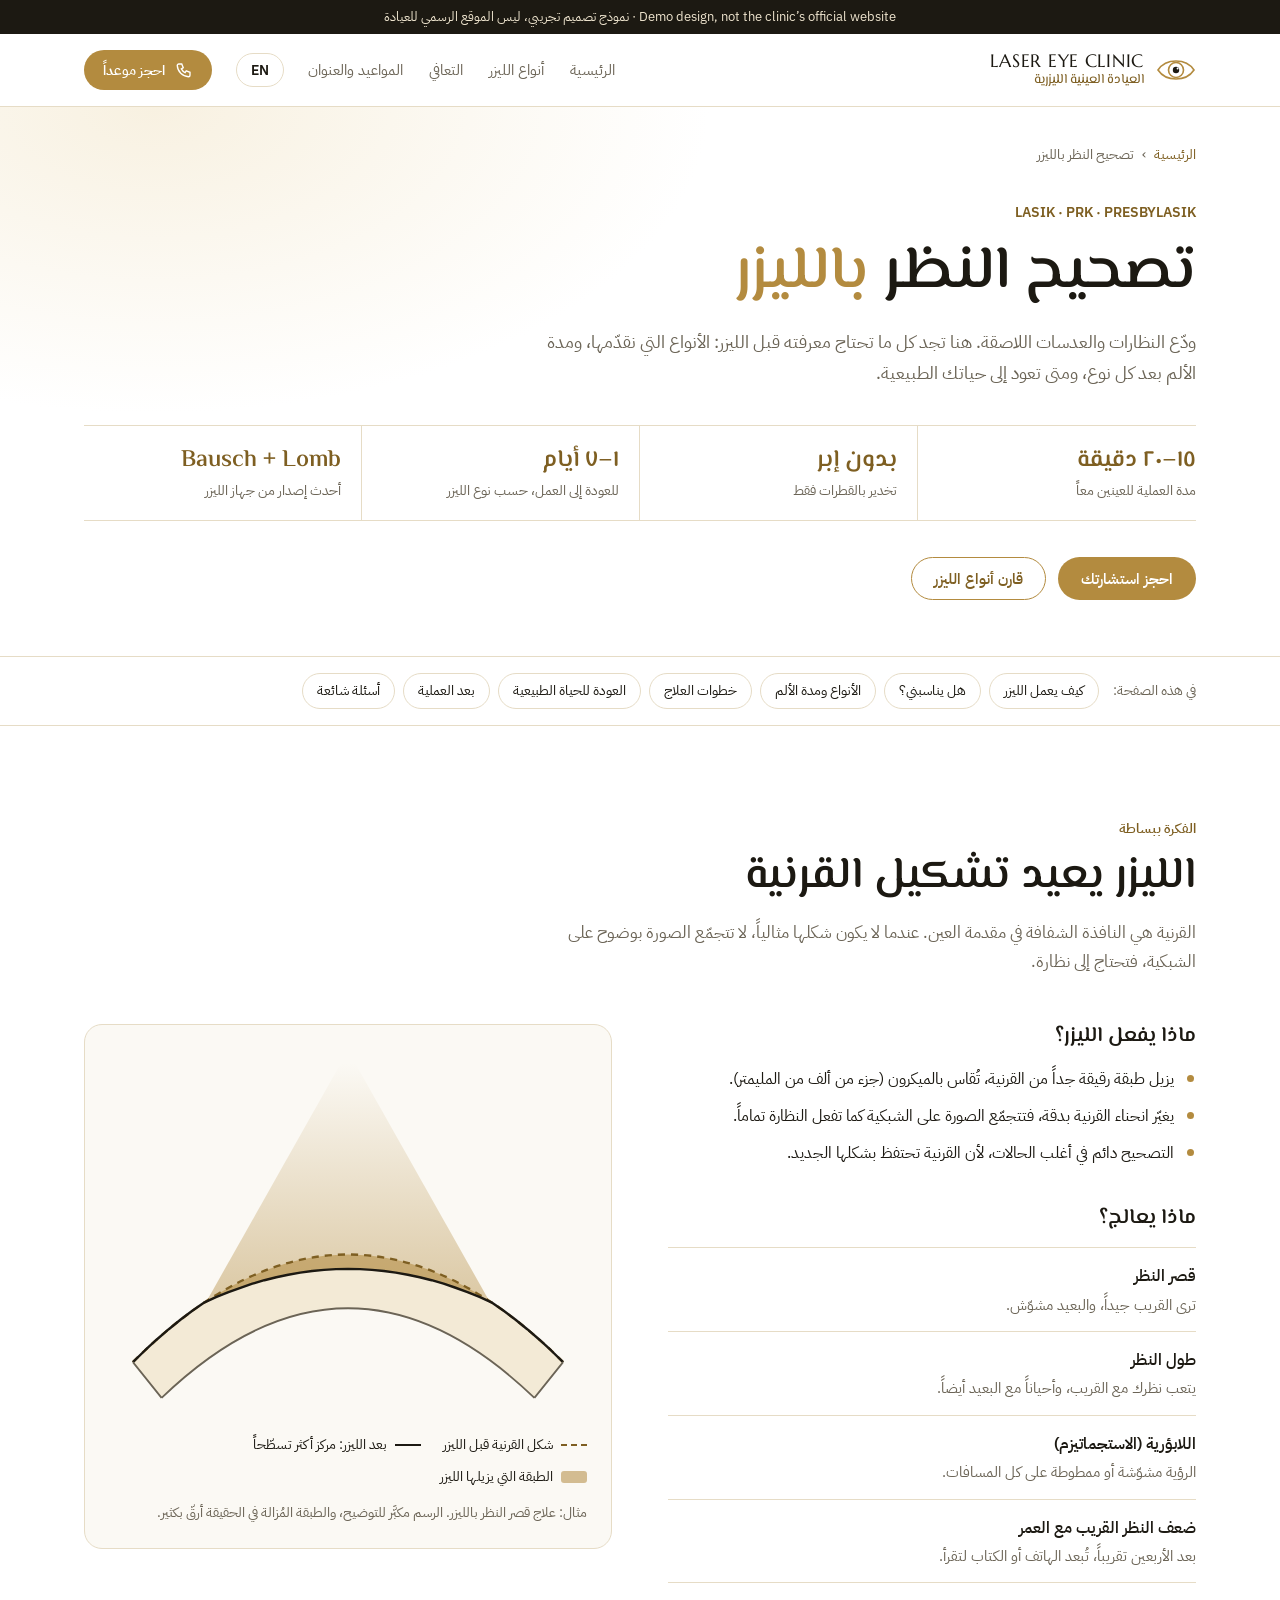
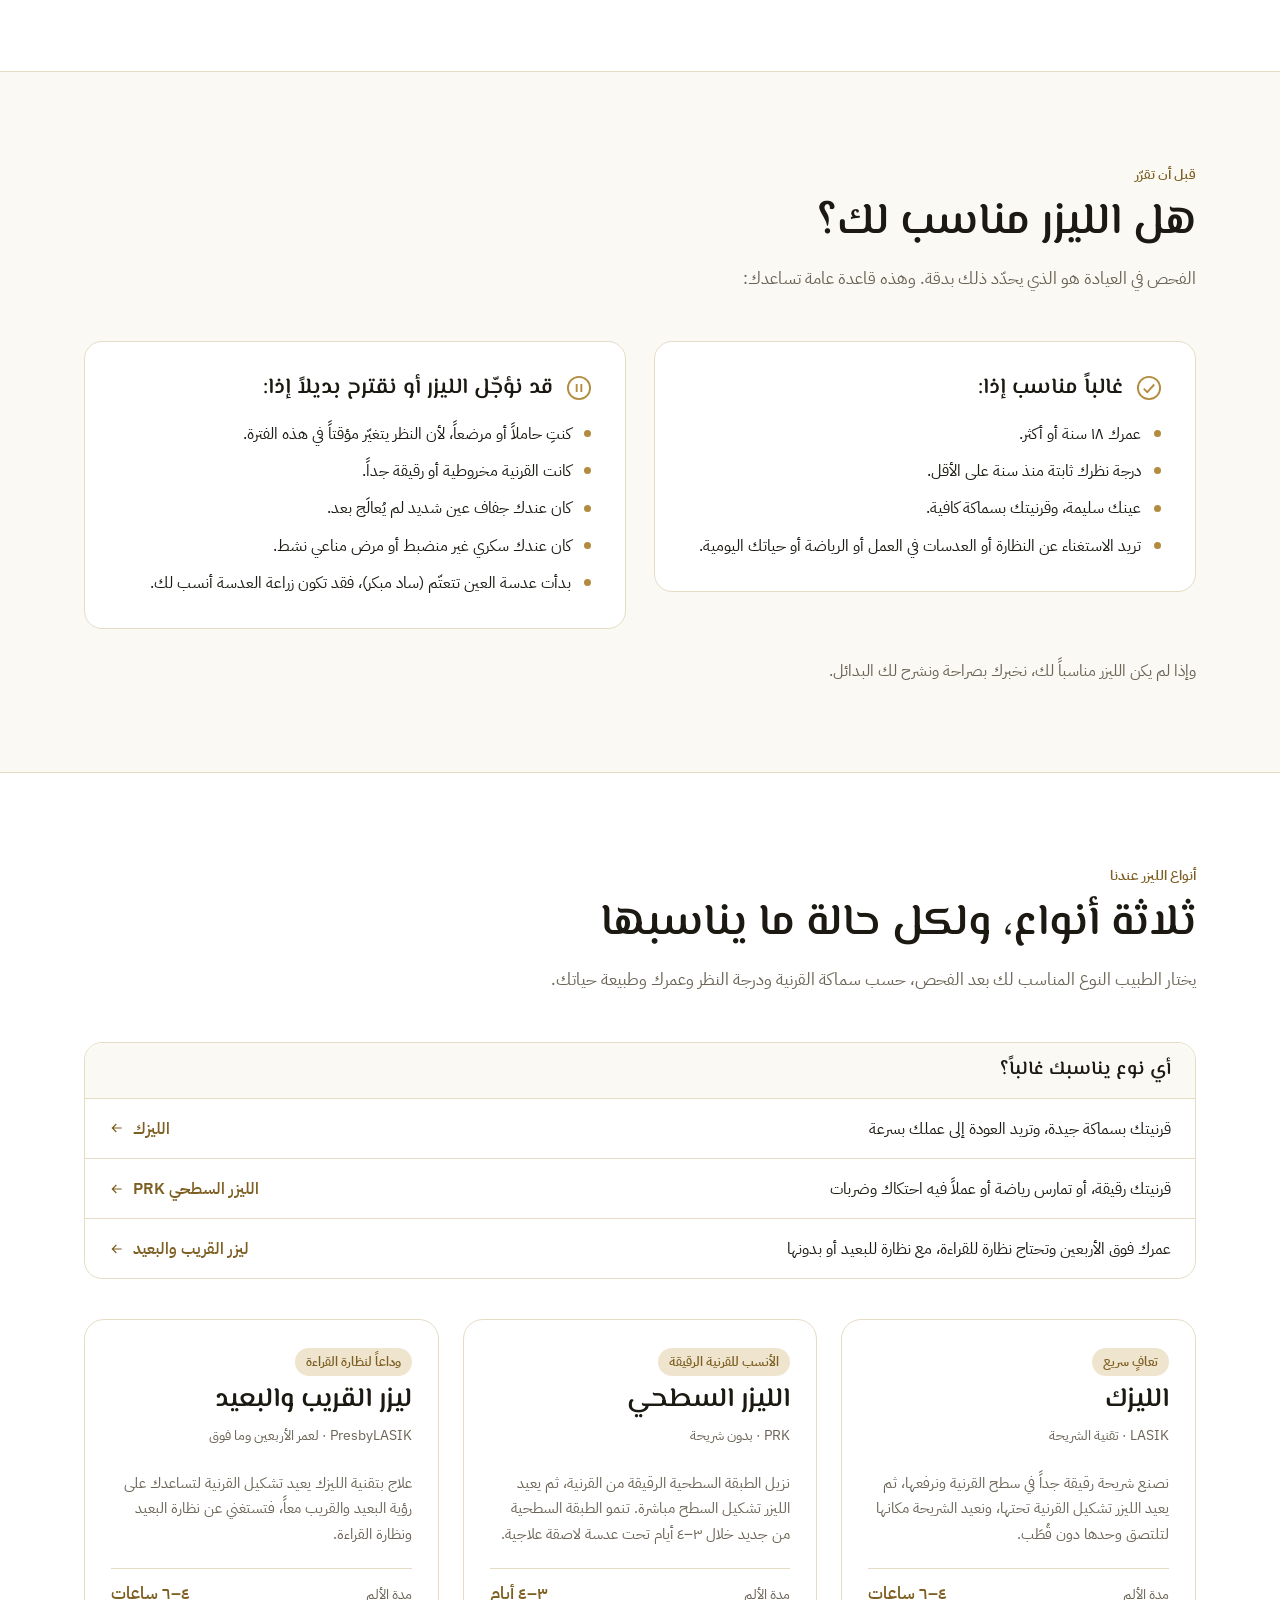
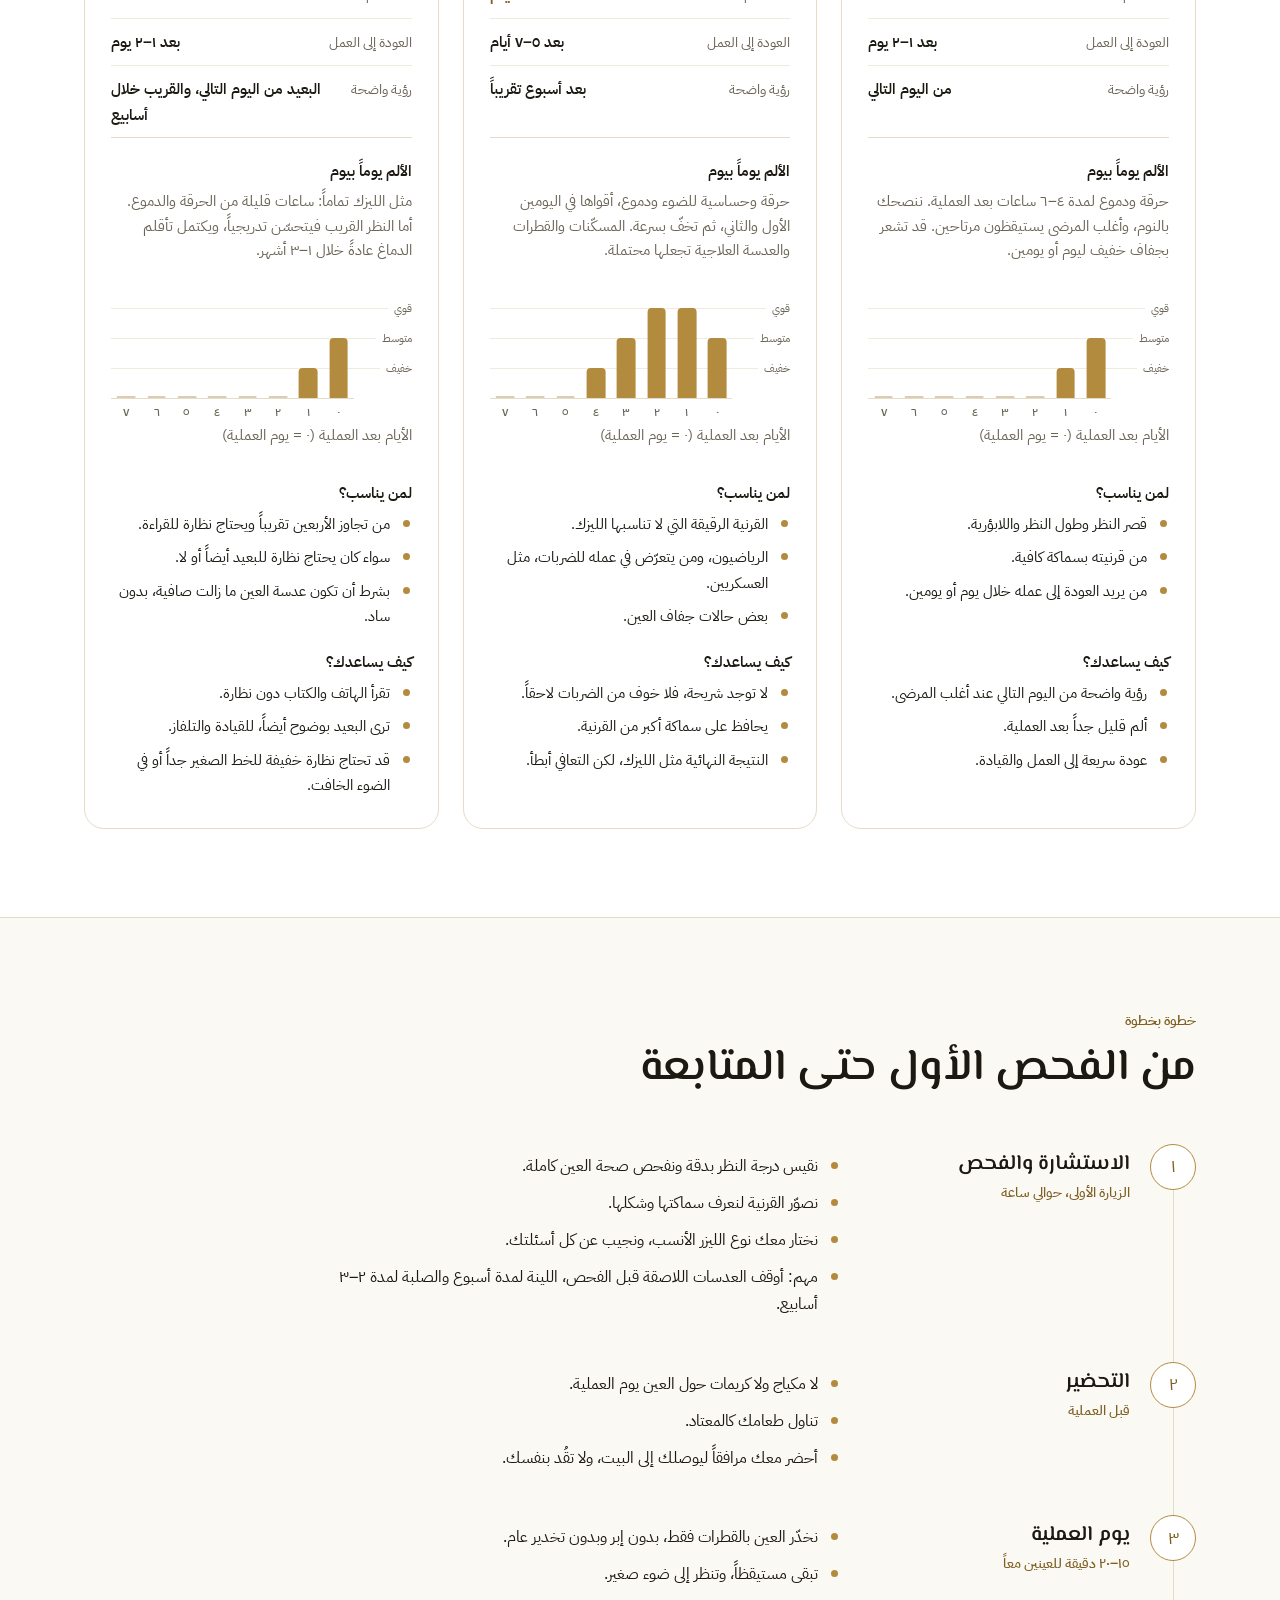
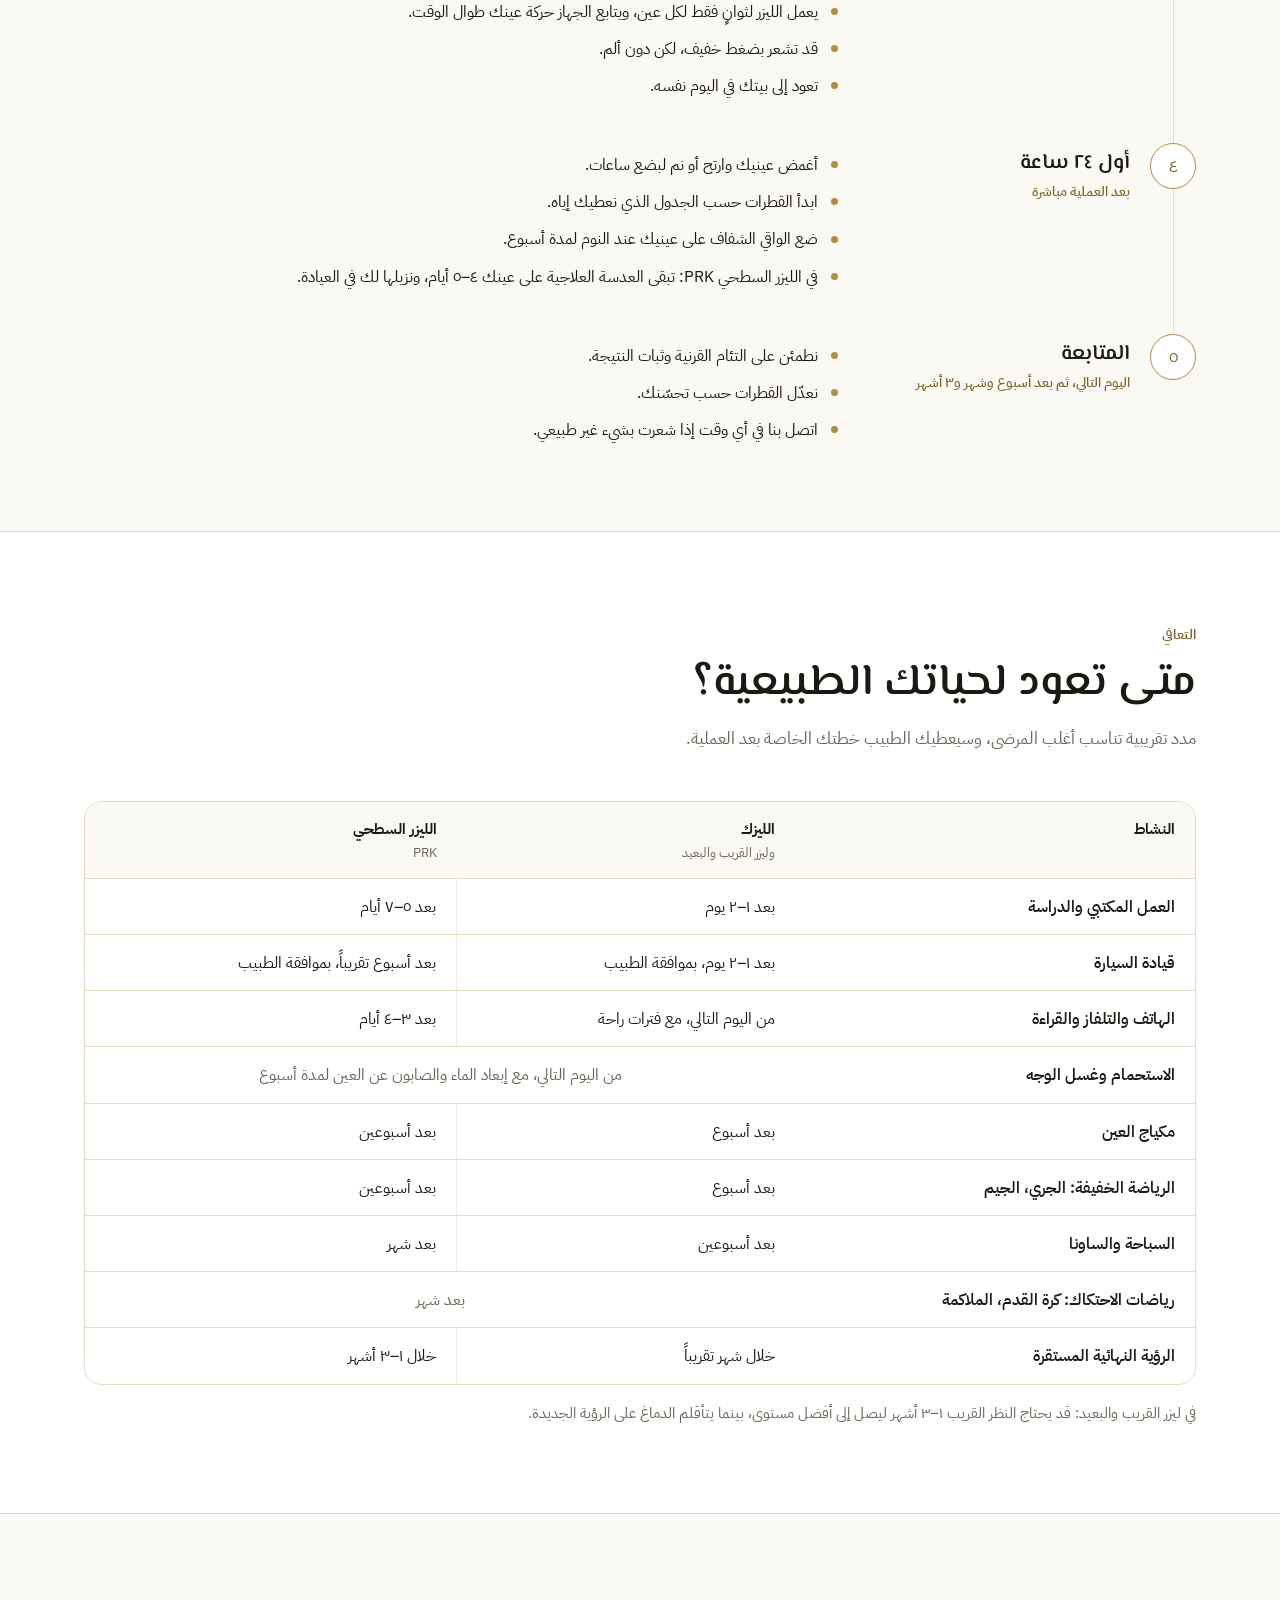
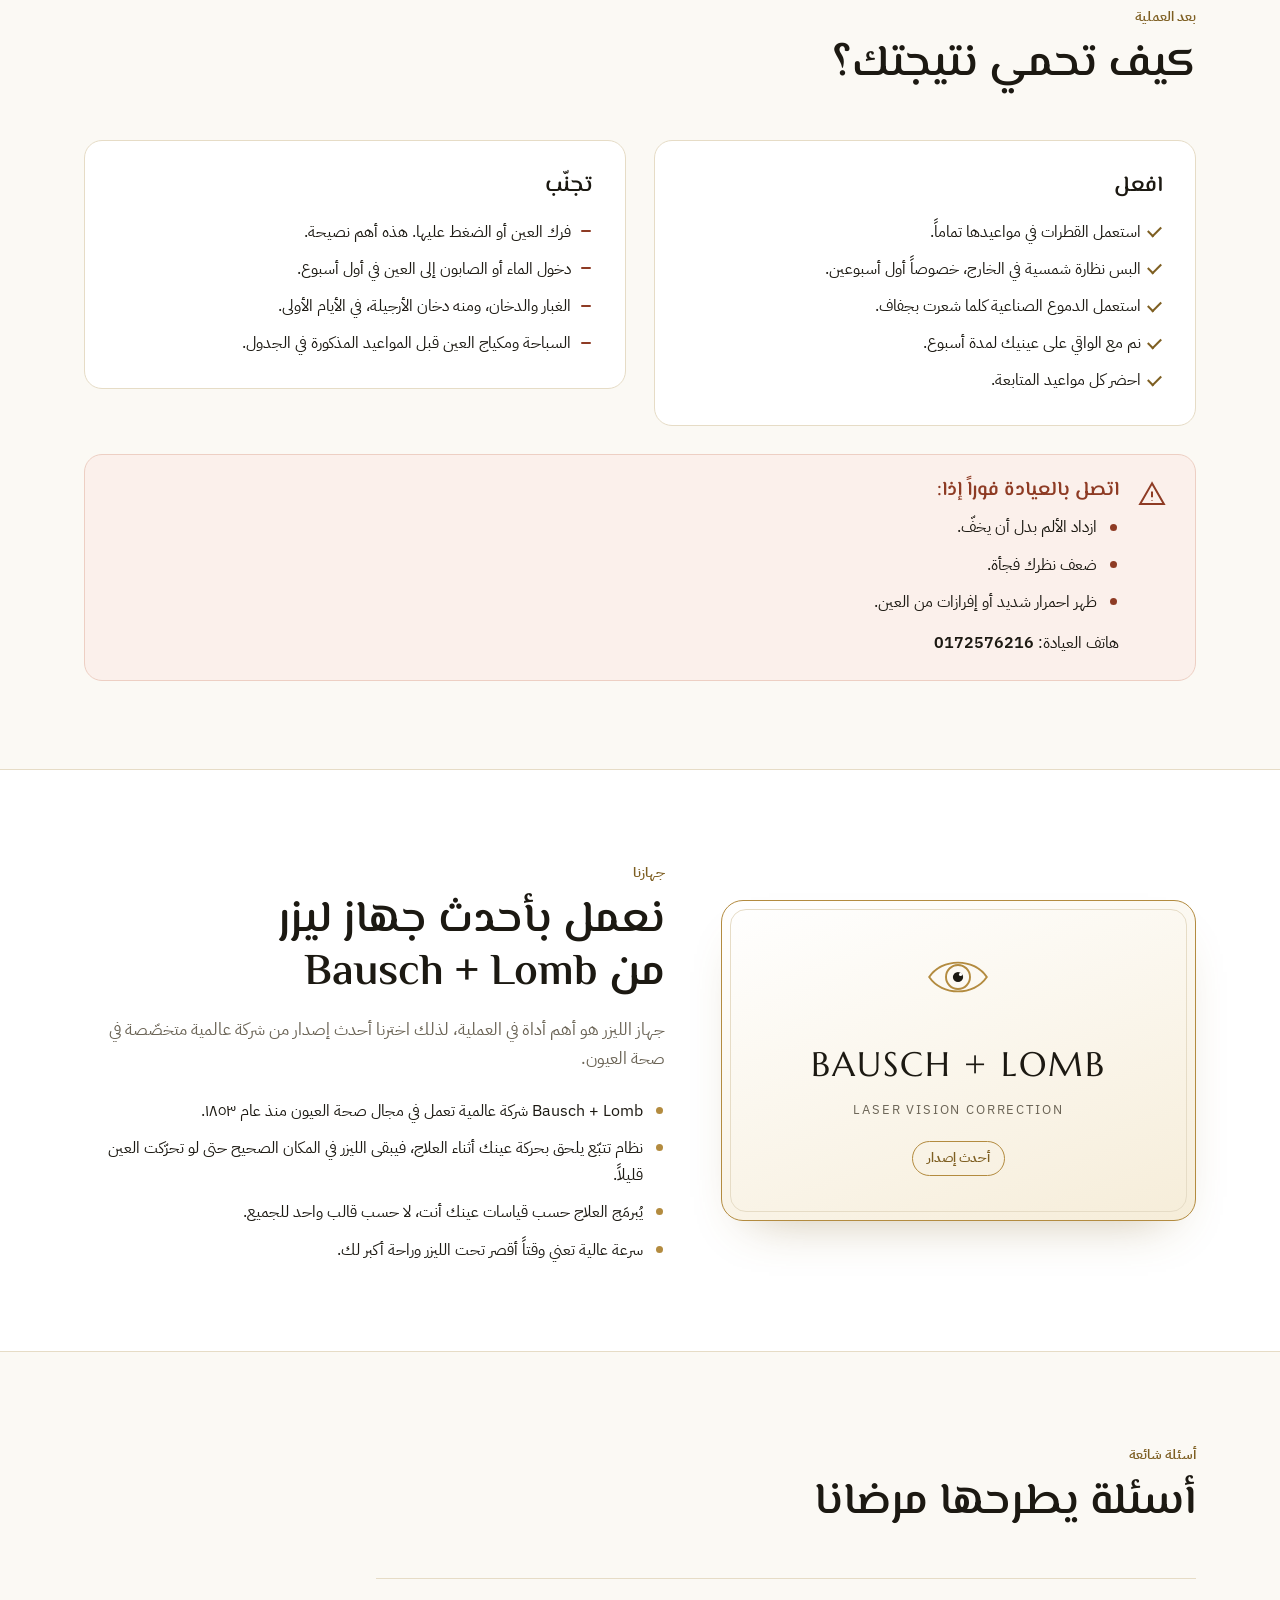
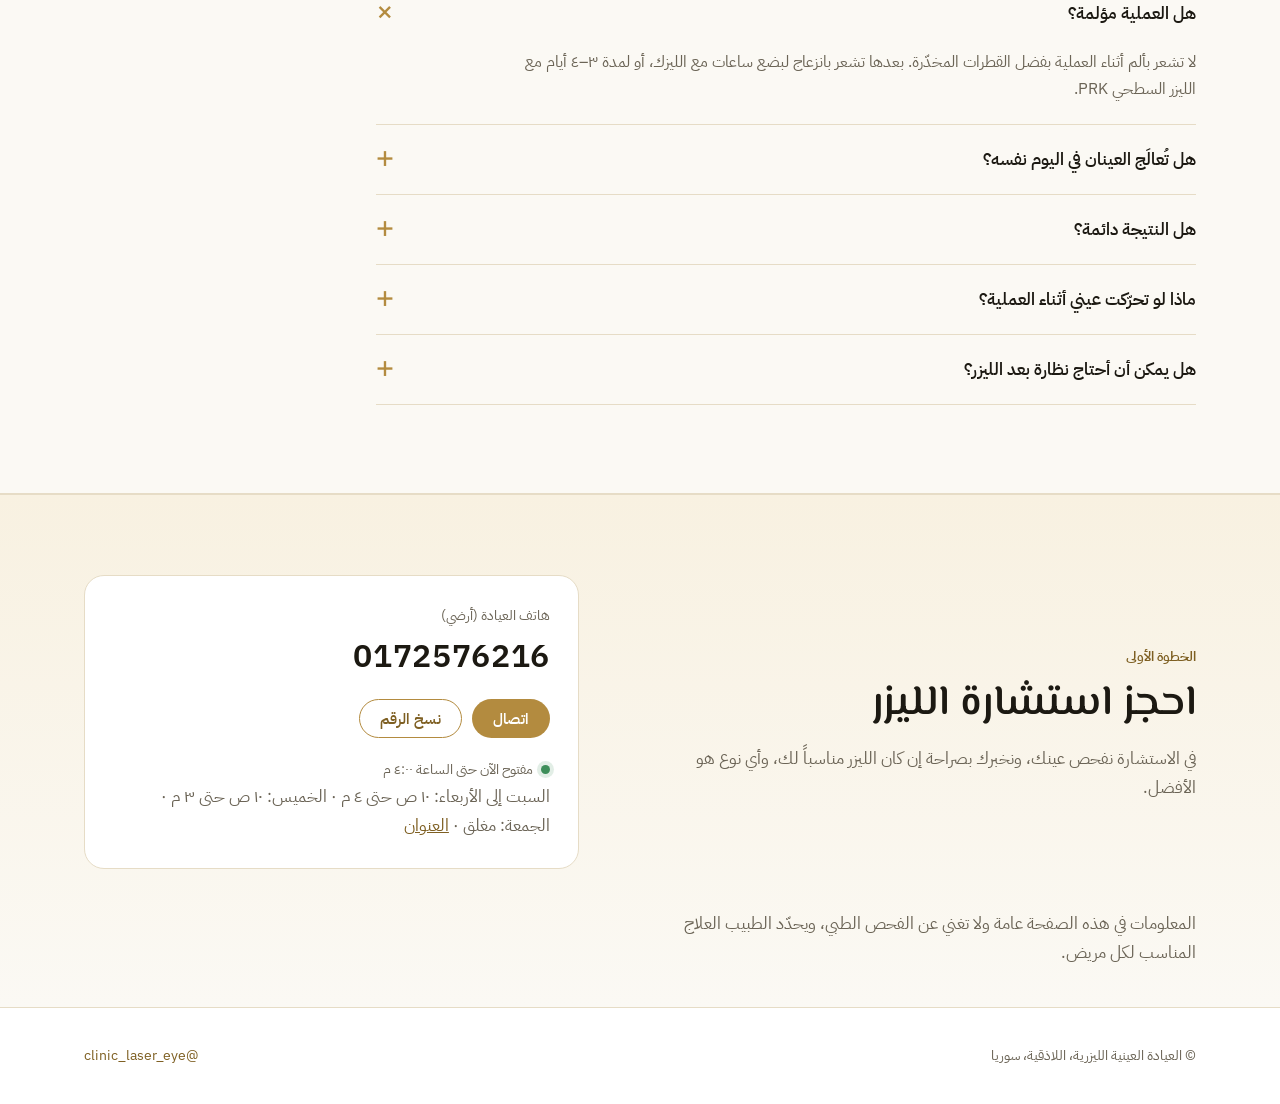
==== laser.html @ b4d20031 "Add laser vision correction page New laser.html explains how laser works, who it suits, the three la" ====
<!doctype html>
<html lang="ar">
<head>
<meta charset="utf-8">
<meta name="viewport" content="width=device-width, initial-scale=1">
<title>تصحيح النظر بالليزر | Laser Eye Clinic Latakia</title>
<meta name="description" content="تصحيح النظر بالليزر في اللاذقية: الليزك، والليزر السطحي PRK، وليزر القريب والبعيد، مع مدة الألم والتعافي لكل نوع. Laser vision correction in Latakia: LASIK, PRK and near and far laser, with pain and recovery times for each.">
<link rel="preconnect" href="https://fonts.googleapis.com">
<link rel="preconnect" href="https://fonts.gstatic.com" crossorigin>
<link rel="stylesheet" href="https://fonts.googleapis.com/css2?family=El+Messiri:wght@500;600;700&family=IBM+Plex+Sans+Arabic:wght@400;500;600&family=IBM+Plex+Sans:wght@400;500;600&family=Marcellus&display=swap">
<link rel="stylesheet" href="assets/styles.css">
</head>
<body>
<div class="demo">نموذج تصميم تجريبي، ليس الموقع الرسمي للعيادة · Demo design, not the clinic’s official website</div>

<div id="site" dir="rtl" data-lang="ar">
<script>try{if(localStorage.getItem('lec-lang')==='en'){var s=document.getElementById('site');s.dataset.lang='en';s.dir='ltr';document.documentElement.lang='en';}}catch(e){}</script>

  <header>
    <div class="wrap nav">
      <a class="brand" href="index.html" aria-label="Laser Eye Clinic">
        <svg class="brand-mark" viewBox="0 0 40 40" aria-hidden="true">
          <path d="M2 20 C 10 8, 30 8, 38 20 C 30 32, 10 32, 2 20 Z" fill="none" stroke="#B38B3F" stroke-width="1.6"/>
          <circle cx="20" cy="20" r="7.5" fill="none" stroke="#B38B3F" stroke-width="1.6"/>
          <circle cx="20" cy="20" r="3.2" fill="#1C1912"/>
          <circle cx="21.6" cy="18.4" r="1" fill="#FFFFFF"/>
        </svg>
        <span class="brand-name"><b>LASER EYE CLINIC</b><small>العيادة العينية الليزرية</small></span>
      </a>
      <nav class="nav-links" aria-label="Main">
        <a href="index.html"><span class="t-ar">الرئيسية</span><span class="t-en">Home</span></a>
        <a href="#types"><span class="t-ar">أنواع الليزر</span><span class="t-en">Laser types</span></a>
        <a href="#recovery"><span class="t-ar">التعافي</span><span class="t-en">Recovery</span></a>
        <a href="index.html#visit"><span class="t-ar">المواعيد والعنوان</span><span class="t-en">Hours &amp; location</span></a>
      </nav>
      <button class="lang" id="langBtn" type="button" aria-label="Switch language">EN</button>
      <a class="btn btn-gold" href="#book">
        <svg viewBox="0 0 24 24" fill="none" stroke="currentColor" stroke-width="1.8" aria-hidden="true"><path d="M5 4h4l2 5-2.5 1.5a11 11 0 0 0 5 5L15 13l5 2v4a2 2 0 0 1-2 2A16 16 0 0 1 3 6a2 2 0 0 1 2-2"/></svg>
        <span class="t-ar">احجز موعداً</span><span class="t-en">Book a visit</span>
      </a>
    </div>
  </header>

  <main>
    <section class="page-hero">
      <div class="wrap">
        <nav class="crumbs" aria-label="Breadcrumb">
          <a href="index.html"><span class="t-ar">الرئيسية</span><span class="t-en">Home</span></a>
          <span aria-hidden="true">›</span>
          <span><span class="t-ar">تصحيح النظر بالليزر</span><span class="t-en">Laser vision correction</span></span>
        </nav>
        <span class="eyebrow">LASIK · PRK · PresbyLASIK</span>
        <h1><span class="t-ar">تصحيح النظر <em>بالليزر</em></span><span class="t-en">Laser vision <em>correction</em></span></h1>
        <p class="lead">
          <span class="t-ar">ودّع النظارات والعدسات اللاصقة. هنا تجد كل ما تحتاج معرفته قبل الليزر: الأنواع التي نقدّمها، ومدة الألم بعد كل نوع، ومتى تعود إلى حياتك الطبيعية.</span>
          <span class="t-en">Say goodbye to glasses and contact lenses. Here is everything you need to know before laser: the types we offer, how long any pain lasts after each one, and when you can get back to normal life.</span>
        </p>
        <ul class="facts">
          <li>
            <b><span class="t-ar">١٥–٢٠ دقيقة</span><span class="t-en">15–20 min</span></b>
            <span class="sub"><span class="t-ar">مدة العملية للعينين معاً</span><span class="t-en">surgery time for both eyes</span></span>
          </li>
          <li>
            <b><span class="t-ar">بدون إبر</span><span class="t-en">No needles</span></b>
            <span class="sub"><span class="t-ar">تخدير بالقطرات فقط</span><span class="t-en">numbing drops only</span></span>
          </li>
          <li>
            <b><span class="t-ar">١–٧ أيام</span><span class="t-en">1–7 days</span></b>
            <span class="sub"><span class="t-ar">للعودة إلى العمل، حسب نوع الليزر</span><span class="t-en">back to work, depending on the type</span></span>
          </li>
          <li>
            <b>Bausch + Lomb</b>
            <span class="sub"><span class="t-ar">أحدث إصدار من جهاز الليزر</span><span class="t-en">latest-generation laser</span></span>
          </li>
        </ul>
        <div class="hero-actions">
          <a class="btn btn-gold" href="#book"><span class="t-ar">احجز استشارتك</span><span class="t-en">Book a consultation</span></a>
          <a class="btn btn-line" href="#types"><span class="t-ar">قارن أنواع الليزر</span><span class="t-en">Compare laser types</span></a>
        </div>
      </div>
    </section>

    <nav class="toc" aria-label="On this page">
      <div class="wrap">
        <span class="toc-label"><span class="t-ar">في هذه الصفحة:</span><span class="t-en">On this page:</span></span>
        <a href="#how"><span class="t-ar">كيف يعمل الليزر</span><span class="t-en">How it works</span></a>
        <a href="#suitable"><span class="t-ar">هل يناسبني؟</span><span class="t-en">Is it right for me?</span></a>
        <a href="#types"><span class="t-ar">الأنواع ومدة الألم</span><span class="t-en">Types &amp; pain</span></a>
        <a href="#steps"><span class="t-ar">خطوات العلاج</span><span class="t-en">Treatment steps</span></a>
        <a href="#recovery"><span class="t-ar">العودة للحياة الطبيعية</span><span class="t-en">Back to normal life</span></a>
        <a href="#care"><span class="t-ar">بعد العملية</span><span class="t-en">Aftercare</span></a>
        <a href="#faq"><span class="t-ar">أسئلة شائعة</span><span class="t-en">FAQ</span></a>
      </div>
    </nav>

    <!-- How it works -->
    <section class="block" id="how">
      <div class="wrap">
        <div class="head">
          <span class="eyebrow"><span class="t-ar">الفكرة ببساطة</span><span class="t-en">The idea, simply</span></span>
          <h2><span class="t-ar">الليزر يعيد تشكيل القرنية</span><span class="t-en">The laser reshapes your cornea</span></h2>
          <p><span class="t-ar">القرنية هي النافذة الشفافة في مقدمة العين. عندما لا يكون شكلها مثالياً، لا تتجمّع الصورة بوضوح على الشبكية، فتحتاج إلى نظارة.</span><span class="t-en">The cornea is the clear window at the front of your eye. When its shape isn't quite right, images don't focus sharply on the retina, so you need glasses.</span></p>
        </div>
        <div class="split">
          <div class="stack">
            <div>
              <h3 class="sub-h"><span class="t-ar">ماذا يفعل الليزر؟</span><span class="t-en">What does the laser do?</span></h3>
              <ul class="bullets">
                <li><span class="t-ar">يزيل طبقة رقيقة جداً من القرنية، تُقاس بالميكرون (جزء من ألف من المليمتر).</span><span class="t-en">It removes a very thin layer of the cornea, measured in microns (thousandths of a millimetre).</span></li>
                <li><span class="t-ar">يغيّر انحناء القرنية بدقة، فتتجمّع الصورة على الشبكية كما تفعل النظارة تماماً.</span><span class="t-en">It precisely changes the curve of the cornea, so images focus on the retina just as they do with glasses.</span></li>
                <li><span class="t-ar">التصحيح دائم في أغلب الحالات، لأن القرنية تحتفظ بشكلها الجديد.</span><span class="t-en">The correction is permanent in most cases, because the cornea keeps its new shape.</span></li>
              </ul>
            </div>
            <div>
              <h3 class="sub-h"><span class="t-ar">ماذا يعالج؟</span><span class="t-en">What can it treat?</span></h3>
              <dl class="conds">
                <div>
                  <dt><span class="t-ar">قصر النظر</span><span class="t-en">Short-sightedness (myopia)</span></dt>
                  <dd><span class="t-ar">ترى القريب جيداً، والبعيد مشوّش.</span><span class="t-en">Near things are clear, far things are blurry.</span></dd>
                </div>
                <div>
                  <dt><span class="t-ar">طول النظر</span><span class="t-en">Long-sightedness (hyperopia)</span></dt>
                  <dd><span class="t-ar">يتعب نظرك مع القريب، وأحياناً مع البعيد أيضاً.</span><span class="t-en">Close-up vision is a strain, and sometimes distance too.</span></dd>
                </div>
                <div>
                  <dt><span class="t-ar">اللابؤرية (الاستجماتيزم)</span><span class="t-en">Astigmatism</span></dt>
                  <dd><span class="t-ar">الرؤية مشوّشة أو ممطوطة على كل المسافات.</span><span class="t-en">Vision is blurred or stretched at every distance.</span></dd>
                </div>
                <div>
                  <dt><span class="t-ar">ضعف النظر القريب مع العمر</span><span class="t-en">Age-related near vision (presbyopia)</span></dt>
                  <dd><span class="t-ar">بعد الأربعين تقريباً، تُبعد الهاتف أو الكتاب لتقرأ.</span><span class="t-en">From about 40, you hold your phone or book further away to read.</span></dd>
                </div>
              </dl>
            </div>
          </div>

          <figure class="fig">
            <svg viewBox="40 0 400 310" role="img" aria-labelledby="figCap">
              <defs>
                <linearGradient id="beam" x1="0" y1="0" x2="0" y2="1">
                  <stop offset="0" stop-color="#B38B3F" stop-opacity="0"/>
                  <stop offset="1" stop-color="#B38B3F" stop-opacity=".45"/>
                </linearGradient>
              </defs>
              <!-- laser beam, drawn first so the cornea sits on top of it -->
              <polygon points="234,12 246,12 360,214 120,214" fill="url(#beam)"/>
              <!-- cornea after treatment -->
              <path fill="#F3EAD6" d="M60,262.0 70,252.3 80,243.1 90,234.5 100,226.4 110,218.9 120,212.0 130,207.5 140,203.4 150,199.8 160,196.4 170,193.5 180,191.0 190,188.9 200,187.1 210,185.8 220,184.8 230,184.2 240,184.0 250,184.2 260,184.8 270,185.8 280,187.1 290,188.9 300,191.0 310,193.5 320,196.4 330,199.8 340,203.4 350,207.5 360,212.0 370,218.9 380,226.4 390,234.5 400,243.1 410,252.3 420,262.0 L396,292 Q240,142 84,292 Z"/>
              <!-- the layer the laser removes -->
              <polygon fill="#B38B3F" fill-opacity=".55" points="120,212.0 130,205.6 140,199.8 150,194.5 160,189.8 170,185.6 180,182.0 190,178.9 200,176.4 210,174.5 220,173.1 230,172.3 240,172.0 250,172.3 260,173.1 270,174.5 280,176.4 290,178.9 300,182.0 310,185.6 320,189.8 330,194.5 340,199.8 350,205.6 360,212.0 350,207.5 340,203.4 330,199.8 320,196.4 310,193.5 300,191.0 290,188.9 280,187.1 270,185.8 260,184.8 250,184.2 240,184.0 230,184.2 220,184.8 210,185.8 200,187.1 190,188.9 180,191.0 170,193.5 160,196.4 150,199.8 140,203.4 130,207.5"/>
              <!-- front surface before (dashed) and after (solid), back surface and edges -->
              <path d="M60 262 Q240 82 420 262" fill="none" stroke="#7E5F22" stroke-width="2" stroke-dasharray="6 5"/>
              <polyline fill="none" stroke="#1C1912" stroke-width="2" stroke-linejoin="round" points="60,262.0 70,252.3 80,243.1 90,234.5 100,226.4 110,218.9 120,212.0 130,207.5 140,203.4 150,199.8 160,196.4 170,193.5 180,191.0 190,188.9 200,187.1 210,185.8 220,184.8 230,184.2 240,184.0 250,184.2 260,184.8 270,185.8 280,187.1 290,188.9 300,191.0 310,193.5 320,196.4 330,199.8 340,203.4 350,207.5 360,212.0 370,218.9 380,226.4 390,234.5 400,243.1 410,252.3 420,262.0"/>
              <path d="M84 292 Q240 142 396 292" fill="none" stroke="#6B6456" stroke-width="1.5"/>
              <path d="M60 262 L84 292 M420 262 L396 292" fill="none" stroke="#6B6456" stroke-width="1.5"/>
            </svg>
            <ul class="fig-legend">
              <li><span class="key before"></span><span class="t-ar">شكل القرنية قبل الليزر</span><span class="t-en">Cornea before laser</span></li>
              <li><span class="key"></span><span class="t-ar">بعد الليزر: مركز أكثر تسطّحاً</span><span class="t-en">After laser: a flatter centre</span></li>
              <li><span class="key removed"></span><span class="t-ar">الطبقة التي يزيلها الليزر</span><span class="t-en">Layer removed by the laser</span></li>
            </ul>
            <figcaption id="figCap"><span class="t-ar">مثال: علاج قصر النظر بالليزر. الرسم مكبَّر للتوضيح، والطبقة المُزالة في الحقيقة أرقّ بكثير.</span><span class="t-en">Example: treating short-sightedness with laser. Enlarged for clarity; the real layer is much thinner.</span></figcaption>
          </figure>
        </div>
      </div>
    </section>

    <!-- Suitability -->
    <section class="block band" id="suitable">
      <div class="wrap">
        <div class="head">
          <span class="eyebrow"><span class="t-ar">قبل أن تقرّر</span><span class="t-en">Before you decide</span></span>
          <h2><span class="t-ar">هل الليزر مناسب لك؟</span><span class="t-en">Is laser right for you?</span></h2>
          <p><span class="t-ar">الفحص في العيادة هو الذي يحدّد ذلك بدقة. وهذه قاعدة عامة تساعدك:</span><span class="t-en">Your exam at the clinic decides this precisely. Here is a general guide:</span></p>
        </div>
        <div class="two">
          <div class="card">
            <h3>
              <svg class="icon" viewBox="0 0 24 24" fill="none" stroke="currentColor" stroke-width="1.6" aria-hidden="true"><circle cx="12" cy="12" r="9.5"/><path d="M7.5 12.5l3 3 6-6.5"/></svg>
              <span class="t-ar">غالباً مناسب إذا:</span><span class="t-en">Usually suitable if:</span>
            </h3>
            <ul class="bullets">
              <li><span class="t-ar">عمرك ١٨ سنة أو أكثر.</span><span class="t-en">You are 18 or older.</span></li>
              <li><span class="t-ar">درجة نظرك ثابتة منذ سنة على الأقل.</span><span class="t-en">Your prescription has been stable for at least a year.</span></li>
              <li><span class="t-ar">عينك سليمة، وقرنيتك بسماكة كافية.</span><span class="t-en">Your eyes are healthy and your cornea is thick enough.</span></li>
              <li><span class="t-ar">تريد الاستغناء عن النظارة أو العدسات في العمل أو الرياضة أو حياتك اليومية.</span><span class="t-en">You want to be free of glasses or contacts for work, sport or everyday life.</span></li>
            </ul>
          </div>
          <div class="card">
            <h3>
              <svg class="icon" viewBox="0 0 24 24" fill="none" stroke="currentColor" stroke-width="1.6" aria-hidden="true"><circle cx="12" cy="12" r="9.5"/><path d="M10 8.5v7M14 8.5v7"/></svg>
              <span class="t-ar">قد نؤجّل الليزر أو نقترح بديلاً إذا:</span><span class="t-en">We may postpone laser or suggest an alternative if:</span>
            </h3>
            <ul class="bullets">
              <li><span class="t-ar">كنتِ حاملاً أو مرضعاً، لأن النظر يتغيّر مؤقتاً في هذه الفترة.</span><span class="t-en">You are pregnant or breastfeeding, because vision changes temporarily during this time.</span></li>
              <li><span class="t-ar">كانت القرنية مخروطية أو رقيقة جداً.</span><span class="t-en">Your cornea is cone-shaped (keratoconus) or very thin.</span></li>
              <li><span class="t-ar">كان عندك جفاف عين شديد لم يُعالَج بعد.</span><span class="t-en">You have severe dry eye that hasn't been treated yet.</span></li>
              <li><span class="t-ar">كان عندك سكري غير منضبط أو مرض مناعي نشط.</span><span class="t-en">You have uncontrolled diabetes or an active autoimmune disease.</span></li>
              <li><span class="t-ar">بدأت عدسة العين تتعتّم (ساد مبكر)، فقد تكون زراعة العدسة أنسب لك.</span><span class="t-en">Your eye's lens is starting to cloud (early cataract), in which case a lens implant may suit you better.</span></li>
            </ul>
          </div>
        </div>
        <p class="note"><span class="t-ar">وإذا لم يكن الليزر مناسباً لك، نخبرك بصراحة ونشرح لك البدائل.</span><span class="t-en">If laser isn't right for you, we'll tell you honestly and explain the alternatives.</span></p>
      </div>
    </section>

    <!-- Laser types -->
    <section class="block" id="types">
      <div class="wrap">
        <div class="head">
          <span class="eyebrow"><span class="t-ar">أنواع الليزر عندنا</span><span class="t-en">Our laser treatments</span></span>
          <h2><span class="t-ar">ثلاثة أنواع، ولكل حالة ما يناسبها</span><span class="t-en">Three types, each suited to different eyes</span></h2>
          <p><span class="t-ar">يختار الطبيب النوع المناسب لك بعد الفحص، حسب سماكة القرنية ودرجة النظر وعمرك وطبيعة حياتك.</span><span class="t-en">Your doctor chooses the right type after your exam, based on your corneal thickness, prescription, age and lifestyle.</span></p>
        </div>

        <div class="chooser">
          <h3><span class="t-ar">أي نوع يناسبك غالباً؟</span><span class="t-en">Which type usually fits?</span></h3>
          <a href="#lasik">
            <span><span class="t-ar">قرنيتك بسماكة جيدة، وتريد العودة إلى عملك بسرعة</span><span class="t-en">Your cornea is a good thickness and you want to get back to work fast</span></span>
            <span class="then"><span class="t-ar">الليزك</span><span class="t-en">LASIK</span><svg class="arrow flip" viewBox="0 0 24 24" fill="none" stroke="currentColor" stroke-width="1.8" aria-hidden="true"><path d="M5 12h14M13 6l6 6-6 6"/></svg></span>
          </a>
          <a href="#prk">
            <span><span class="t-ar">قرنيتك رقيقة، أو تمارس رياضة أو عملاً فيه احتكاك وضربات</span><span class="t-en">Your cornea is thin, or your sport or work involves contact and knocks</span></span>
            <span class="then"><span class="t-ar">الليزر السطحي PRK</span><span class="t-en">PRK</span><svg class="arrow flip" viewBox="0 0 24 24" fill="none" stroke="currentColor" stroke-width="1.8" aria-hidden="true"><path d="M5 12h14M13 6l6 6-6 6"/></svg></span>
          </a>
          <a href="#presby">
            <span><span class="t-ar">عمرك فوق الأربعين وتحتاج نظارة للقراءة، مع نظارة للبعيد أو بدونها</span><span class="t-en">You're over 40 and need reading glasses, with or without distance glasses</span></span>
            <span class="then"><span class="t-ar">ليزر القريب والبعيد</span><span class="t-en">Near &amp; far laser</span><svg class="arrow flip" viewBox="0 0 24 24" fill="none" stroke="currentColor" stroke-width="1.8" aria-hidden="true"><path d="M5 12h14M13 6l6 6-6 6"/></svg></span>
          </a>
        </div>

        <div class="types">
          <!-- LASIK -->
          <article class="type" id="lasik">
            <div class="type-top">
              <span class="tag"><span class="t-ar">تعافٍ سريع</span><span class="t-en">Fast recovery</span></span>
              <h3><span class="t-ar">الليزك</span><span class="t-en">LASIK</span></h3>
              <span class="tech"><span class="t-ar">LASIK · تقنية الشريحة</span><span class="t-en">The flap technique</span></span>
            </div>
            <p class="type-desc"><span class="t-ar">نصنع شريحة رقيقة جداً في سطح القرنية ونرفعها، ثم يعيد الليزر تشكيل القرنية تحتها، ونعيد الشريحة مكانها لتلتصق وحدها دون قُطَب.</span><span class="t-en">We create a very thin flap on the surface of the cornea and lift it, the laser reshapes the cornea underneath, then we put the flap back, where it seals on its own with no stitches.</span></p>
            <dl class="glance">
              <div class="hl"><dt><span class="t-ar">مدة الألم</span><span class="t-en">Pain</span></dt><dd><span class="t-ar">٤–٦ ساعات</span><span class="t-en">4–6 hours</span></dd></div>
              <div><dt><span class="t-ar">العودة إلى العمل</span><span class="t-en">Back to work</span></dt><dd><span class="t-ar">بعد ١–٢ يوم</span><span class="t-en">After 1–2 days</span></dd></div>
              <div><dt><span class="t-ar">رؤية واضحة</span><span class="t-en">Clear vision</span></dt><dd><span class="t-ar">من اليوم التالي</span><span class="t-en">From the next day</span></dd></div>
            </dl>
            <div class="pain-block">
              <h4><span class="t-ar">الألم يوماً بيوم</span><span class="t-en">Pain, day by day</span></h4>
              <p><span class="t-ar">حرقة ودموع لمدة ٤–٦ ساعات بعد العملية. ننصحك بالنوم، وأغلب المرضى يستيقظون مرتاحين. قد تشعر بجفاف خفيف ليوم أو يومين.</span><span class="t-en">Burning and watering for 4–6 hours after surgery. We recommend sleeping it off, and most patients wake up comfortable. You may feel mild dryness for a day or two.</span></p>
              <div class="pain" data-levels="2,1,0,0,0,0,0,0"></div>
            </div>
            <div>
              <h4><span class="t-ar">لمن يناسب؟</span><span class="t-en">Who is it for?</span></h4>
              <ul class="bullets">
                <li><span class="t-ar">قصر النظر وطول النظر واللابؤرية.</span><span class="t-en">Short-sight, long-sight and astigmatism.</span></li>
                <li><span class="t-ar">من قرنيته بسماكة كافية.</span><span class="t-en">People whose cornea is thick enough.</span></li>
                <li><span class="t-ar">من يريد العودة إلى عمله خلال يوم أو يومين.</span><span class="t-en">People who want to be back at work within a day or two.</span></li>
              </ul>
            </div>
            <div>
              <h4><span class="t-ar">كيف يساعدك؟</span><span class="t-en">How it helps</span></h4>
              <ul class="bullets">
                <li><span class="t-ar">رؤية واضحة من اليوم التالي عند أغلب المرضى.</span><span class="t-en">Clear vision from the next day for most patients.</span></li>
                <li><span class="t-ar">ألم قليل جداً بعد العملية.</span><span class="t-en">Very little pain after surgery.</span></li>
                <li><span class="t-ar">عودة سريعة إلى العمل والقيادة.</span><span class="t-en">A quick return to work and driving.</span></li>
              </ul>
            </div>
          </article>

          <!-- PRK -->
          <article class="type" id="prk">
            <div class="type-top">
              <span class="tag"><span class="t-ar">الأنسب للقرنية الرقيقة</span><span class="t-en">Best for thin corneas</span></span>
              <h3><span class="t-ar">الليزر السطحي</span><span class="t-en">PRK</span></h3>
              <span class="tech"><span class="t-ar">PRK · بدون شريحة</span><span class="t-en">Surface laser, no flap</span></span>
            </div>
            <p class="type-desc"><span class="t-ar">نزيل الطبقة السطحية الرقيقة من القرنية، ثم يعيد الليزر تشكيل السطح مباشرة. تنمو الطبقة السطحية من جديد خلال ٣–٤ أيام تحت عدسة لاصقة علاجية.</span><span class="t-en">We gently remove the thin outer layer of the cornea, then the laser reshapes the surface directly. The outer layer grows back in 3–4 days under a protective contact lens.</span></p>
            <dl class="glance">
              <div class="hl"><dt><span class="t-ar">مدة الألم</span><span class="t-en">Pain</span></dt><dd><span class="t-ar">٣–٤ أيام</span><span class="t-en">3–4 days</span></dd></div>
              <div><dt><span class="t-ar">العودة إلى العمل</span><span class="t-en">Back to work</span></dt><dd><span class="t-ar">بعد ٥–٧ أيام</span><span class="t-en">After 5–7 days</span></dd></div>
              <div><dt><span class="t-ar">رؤية واضحة</span><span class="t-en">Clear vision</span></dt><dd><span class="t-ar">بعد أسبوع تقريباً</span><span class="t-en">After about a week</span></dd></div>
            </dl>
            <div class="pain-block">
              <h4><span class="t-ar">الألم يوماً بيوم</span><span class="t-en">Pain, day by day</span></h4>
              <p><span class="t-ar">حرقة وحساسية للضوء ودموع، أقواها في اليومين الأول والثاني، ثم تخفّ بسرعة. المسكّنات والقطرات والعدسة العلاجية تجعلها محتملة.</span><span class="t-en">Burning, light sensitivity and watering, strongest on days 1 and 2, then easing quickly. Painkillers, drops and the protective lens make it manageable.</span></p>
              <div class="pain" data-levels="2,3,3,2,1,0,0,0"></div>
            </div>
            <div>
              <h4><span class="t-ar">لمن يناسب؟</span><span class="t-en">Who is it for?</span></h4>
              <ul class="bullets">
                <li><span class="t-ar">القرنية الرقيقة التي لا تناسبها الليزك.</span><span class="t-en">Thin corneas that aren't suitable for LASIK.</span></li>
                <li><span class="t-ar">الرياضيون، ومن يتعرّض في عمله للضربات، مثل العسكريين.</span><span class="t-en">Athletes, and people whose work risks knocks to the eye, such as the military.</span></li>
                <li><span class="t-ar">بعض حالات جفاف العين.</span><span class="t-en">Some people with dry eyes.</span></li>
              </ul>
            </div>
            <div>
              <h4><span class="t-ar">كيف يساعدك؟</span><span class="t-en">How it helps</span></h4>
              <ul class="bullets">
                <li><span class="t-ar">لا توجد شريحة، فلا خوف من الضربات لاحقاً.</span><span class="t-en">There's no flap, so no worry about knocks later on.</span></li>
                <li><span class="t-ar">يحافظ على سماكة أكبر من القرنية.</span><span class="t-en">It preserves more of the cornea's thickness.</span></li>
                <li><span class="t-ar">النتيجة النهائية مثل الليزك، لكن التعافي أبطأ.</span><span class="t-en">The final result matches LASIK; only the recovery is slower.</span></li>
              </ul>
            </div>
          </article>

          <!-- Presbyopia: near and far -->
          <article class="type" id="presby">
            <div class="type-top">
              <span class="tag"><span class="t-ar">وداعاً لنظارة القراءة</span><span class="t-en">Goodbye, reading glasses</span></span>
              <h3><span class="t-ar">ليزر القريب والبعيد</span><span class="t-en">Near &amp; far laser</span></h3>
              <span class="tech"><span class="t-ar">PresbyLASIK · لعمر الأربعين وما فوق</span><span class="t-en">PresbyLASIK, for age 40 and over</span></span>
            </div>
            <p class="type-desc"><span class="t-ar">علاج بتقنية الليزك يعيد تشكيل القرنية لتساعدك على رؤية البعيد والقريب معاً، فتستغني عن نظارة البعيد ونظارة القراءة.</span><span class="t-en">A LASIK-based treatment that reshapes the cornea so you can see both far and near, freeing you from distance glasses and reading glasses.</span></p>
            <dl class="glance">
              <div class="hl"><dt><span class="t-ar">مدة الألم</span><span class="t-en">Pain</span></dt><dd><span class="t-ar">٤–٦ ساعات</span><span class="t-en">4–6 hours</span></dd></div>
              <div><dt><span class="t-ar">العودة إلى العمل</span><span class="t-en">Back to work</span></dt><dd><span class="t-ar">بعد ١–٢ يوم</span><span class="t-en">After 1–2 days</span></dd></div>
              <div><dt><span class="t-ar">رؤية واضحة</span><span class="t-en">Clear vision</span></dt><dd><span class="t-ar">البعيد من اليوم التالي، والقريب خلال أسابيع</span><span class="t-en">Far from the next day, near within weeks</span></dd></div>
            </dl>
            <div class="pain-block">
              <h4><span class="t-ar">الألم يوماً بيوم</span><span class="t-en">Pain, day by day</span></h4>
              <p><span class="t-ar">مثل الليزك تماماً: ساعات قليلة من الحرقة والدموع. أما النظر القريب فيتحسّن تدريجياً، ويكتمل تأقلم الدماغ عادةً خلال ١–٣ أشهر.</span><span class="t-en">Just like LASIK: a few hours of burning and watering. Near vision improves gradually, and your brain usually finishes adapting within 1–3 months.</span></p>
              <div class="pain" data-levels="2,1,0,0,0,0,0,0"></div>
            </div>
            <div>
              <h4><span class="t-ar">لمن يناسب؟</span><span class="t-en">Who is it for?</span></h4>
              <ul class="bullets">
                <li><span class="t-ar">من تجاوز الأربعين تقريباً ويحتاج نظارة للقراءة.</span><span class="t-en">People over about 40 who need reading glasses.</span></li>
                <li><span class="t-ar">سواء كان يحتاج نظارة للبعيد أيضاً أو لا.</span><span class="t-en">Whether or not you also need distance glasses.</span></li>
                <li><span class="t-ar">بشرط أن تكون عدسة العين ما زالت صافية، بدون ساد.</span><span class="t-en">As long as the eye's natural lens is still clear, with no cataract.</span></li>
              </ul>
            </div>
            <div>
              <h4><span class="t-ar">كيف يساعدك؟</span><span class="t-en">How it helps</span></h4>
              <ul class="bullets">
                <li><span class="t-ar">تقرأ الهاتف والكتاب دون نظارة.</span><span class="t-en">Read your phone and books without glasses.</span></li>
                <li><span class="t-ar">ترى البعيد بوضوح أيضاً، للقيادة والتلفاز.</span><span class="t-en">See far away clearly too, for driving and TV.</span></li>
                <li><span class="t-ar">قد تحتاج نظارة خفيفة للخط الصغير جداً أو في الضوء الخافت.</span><span class="t-en">You may still like light glasses for very small print or dim light.</span></li>
              </ul>
            </div>
          </article>
        </div>
      </div>
    </section>

    <!-- Treatment steps -->
    <section class="block band" id="steps">
      <div class="wrap">
        <div class="head">
          <span class="eyebrow"><span class="t-ar">خطوة بخطوة</span><span class="t-en">Step by step</span></span>
          <h2><span class="t-ar">من الفحص الأول حتى المتابعة</span><span class="t-en">From your first exam to follow-up</span></h2>
        </div>
        <ol class="timeline">
          <li>
            <div>
              <h3><span class="t-ar">الاستشارة والفحص</span><span class="t-en">Consultation &amp; exam</span></h3>
              <span class="when"><span class="t-ar">الزيارة الأولى، حوالي ساعة</span><span class="t-en">First visit, about an hour</span></span>
            </div>
            <ul class="bullets">
              <li><span class="t-ar">نقيس درجة النظر بدقة ونفحص صحة العين كاملة.</span><span class="t-en">We measure your prescription precisely and check the health of your whole eye.</span></li>
              <li><span class="t-ar">نصوّر القرنية لنعرف سماكتها وشكلها.</span><span class="t-en">We scan your cornea to map its thickness and shape.</span></li>
              <li><span class="t-ar">نختار معك نوع الليزر الأنسب، ونجيب عن كل أسئلتك.</span><span class="t-en">We choose the best type of laser with you and answer all your questions.</span></li>
              <li><span class="t-ar">مهم: أوقف العدسات اللاصقة قبل الفحص، اللينة لمدة أسبوع والصلبة لمدة ٢–٣ أسابيع.</span><span class="t-en">Important: stop wearing contact lenses before the exam, soft lenses for 1 week and hard lenses for 2–3 weeks.</span></li>
            </ul>
          </li>
          <li>
            <div>
              <h3><span class="t-ar">التحضير</span><span class="t-en">Getting ready</span></h3>
              <span class="when"><span class="t-ar">قبل العملية</span><span class="t-en">Before surgery</span></span>
            </div>
            <ul class="bullets">
              <li><span class="t-ar">لا مكياج ولا كريمات حول العين يوم العملية.</span><span class="t-en">No makeup or creams around the eyes on the day.</span></li>
              <li><span class="t-ar">تناول طعامك كالمعتاد.</span><span class="t-en">Eat as normal.</span></li>
              <li><span class="t-ar">أحضر معك مرافقاً ليوصلك إلى البيت، ولا تقُد بنفسك.</span><span class="t-en">Bring someone to take you home, and don't drive yourself.</span></li>
            </ul>
          </li>
          <li>
            <div>
              <h3><span class="t-ar">يوم العملية</span><span class="t-en">Surgery day</span></h3>
              <span class="when"><span class="t-ar">١٥–٢٠ دقيقة للعينين معاً</span><span class="t-en">15–20 minutes for both eyes</span></span>
            </div>
            <ul class="bullets">
              <li><span class="t-ar">نخدّر العين بالقطرات فقط، بدون إبر وبدون تخدير عام.</span><span class="t-en">We numb your eyes with drops only: no needles and no general anaesthetic.</span></li>
              <li><span class="t-ar">تبقى مستيقظاً، وتنظر إلى ضوء صغير.</span><span class="t-en">You stay awake and look at a small light.</span></li>
              <li><span class="t-ar">يعمل الليزر لثوانٍ فقط لكل عين، ويتابع الجهاز حركة عينك طوال الوقت.</span><span class="t-en">The laser works for only seconds per eye, and the machine follows your eye's movement the whole time.</span></li>
              <li><span class="t-ar">قد تشعر بضغط خفيف، لكن دون ألم.</span><span class="t-en">You may feel light pressure, but no pain.</span></li>
              <li><span class="t-ar">تعود إلى بيتك في اليوم نفسه.</span><span class="t-en">You go home the same day.</span></li>
            </ul>
          </li>
          <li>
            <div>
              <h3><span class="t-ar">أول ٢٤ ساعة</span><span class="t-en">The first 24 hours</span></h3>
              <span class="when"><span class="t-ar">بعد العملية مباشرة</span><span class="t-en">Straight after surgery</span></span>
            </div>
            <ul class="bullets">
              <li><span class="t-ar">أغمض عينيك وارتح أو نم لبضع ساعات.</span><span class="t-en">Close your eyes and rest or sleep for a few hours.</span></li>
              <li><span class="t-ar">ابدأ القطرات حسب الجدول الذي نعطيك إياه.</span><span class="t-en">Start your drops following the schedule we give you.</span></li>
              <li><span class="t-ar">ضع الواقي الشفاف على عينيك عند النوم لمدة أسبوع.</span><span class="t-en">Wear the clear eye shield when you sleep, for one week.</span></li>
              <li><span class="t-ar">في الليزر السطحي PRK: تبقى العدسة العلاجية على عينك ٤–٥ أيام، ونزيلها لك في العيادة.</span><span class="t-en">With PRK: the protective lens stays on your eye for 4–5 days, and we remove it at the clinic.</span></li>
            </ul>
          </li>
          <li>
            <div>
              <h3><span class="t-ar">المتابعة</span><span class="t-en">Follow-up</span></h3>
              <span class="when"><span class="t-ar">اليوم التالي، ثم بعد أسبوع وشهر و٣ أشهر</span><span class="t-en">The next day, then after 1 week, 1 month and 3 months</span></span>
            </div>
            <ul class="bullets">
              <li><span class="t-ar">نطمئن على التئام القرنية وثبات النتيجة.</span><span class="t-en">We check that your cornea is healing and the result is stable.</span></li>
              <li><span class="t-ar">نعدّل القطرات حسب تحسّنك.</span><span class="t-en">We adjust your drops as you improve.</span></li>
              <li><span class="t-ar">اتصل بنا في أي وقت إذا شعرت بشيء غير طبيعي.</span><span class="t-en">Call us any time if something doesn't feel right.</span></li>
            </ul>
          </li>
        </ol>
      </div>
    </section>

    <!-- Recovery -->
    <section class="block" id="recovery">
      <div class="wrap">
        <div class="head">
          <span class="eyebrow"><span class="t-ar">التعافي</span><span class="t-en">Recovery</span></span>
          <h2><span class="t-ar">متى تعود لحياتك الطبيعية؟</span><span class="t-en">When can you get back to normal life?</span></h2>
          <p><span class="t-ar">مدد تقريبية تناسب أغلب المرضى، وسيعطيك الطبيب خطتك الخاصة بعد العملية.</span><span class="t-en">Typical times for most patients. Your doctor will give you your own plan after surgery.</span></p>
        </div>
        <div class="table-wrap">
          <table class="recovery">
            <thead>
              <tr>
                <th scope="col"><span class="t-ar">النشاط</span><span class="t-en">Activity</span></th>
                <th scope="col"><span class="t-ar">الليزك</span><span class="t-en">LASIK</span><small><span class="t-ar">وليزر القريب والبعيد</span><span class="t-en">and near &amp; far laser</span></small></th>
                <th scope="col"><span class="t-ar">الليزر السطحي</span><span class="t-en">PRK</span><small><span class="t-ar">PRK</span><span class="t-en">surface laser</span></small></th>
              </tr>
            </thead>
            <tbody>
              <tr>
                <th scope="row"><span class="t-ar">العمل المكتبي والدراسة</span><span class="t-en">Office work &amp; study</span></th>
                <td><span class="t-ar">بعد ١–٢ يوم</span><span class="t-en">After 1–2 days</span></td>
                <td><span class="t-ar">بعد ٥–٧ أيام</span><span class="t-en">After 5–7 days</span></td>
              </tr>
              <tr>
                <th scope="row"><span class="t-ar">قيادة السيارة</span><span class="t-en">Driving</span></th>
                <td><span class="t-ar">بعد ١–٢ يوم، بموافقة الطبيب</span><span class="t-en">After 1–2 days, once your doctor agrees</span></td>
                <td><span class="t-ar">بعد أسبوع تقريباً، بموافقة الطبيب</span><span class="t-en">After about a week, once your doctor agrees</span></td>
              </tr>
              <tr>
                <th scope="row"><span class="t-ar">الهاتف والتلفاز والقراءة</span><span class="t-en">Phone, TV &amp; reading</span></th>
                <td><span class="t-ar">من اليوم التالي، مع فترات راحة</span><span class="t-en">From the next day, with breaks</span></td>
                <td><span class="t-ar">بعد ٣–٤ أيام</span><span class="t-en">After 3–4 days</span></td>
              </tr>
              <tr>
                <th scope="row"><span class="t-ar">الاستحمام وغسل الوجه</span><span class="t-en">Showering &amp; washing your face</span></th>
                <td class="both" colspan="2"><span class="t-ar">من اليوم التالي، مع إبعاد الماء والصابون عن العين لمدة أسبوع</span><span class="t-en">From the next day, keeping water and soap out of your eyes for a week</span></td>
              </tr>
              <tr>
                <th scope="row"><span class="t-ar">مكياج العين</span><span class="t-en">Eye makeup</span></th>
                <td><span class="t-ar">بعد أسبوع</span><span class="t-en">After 1 week</span></td>
                <td><span class="t-ar">بعد أسبوعين</span><span class="t-en">After 2 weeks</span></td>
              </tr>
              <tr>
                <th scope="row"><span class="t-ar">الرياضة الخفيفة: الجري، الجيم</span><span class="t-en">Light exercise: jogging, gym</span></th>
                <td><span class="t-ar">بعد أسبوع</span><span class="t-en">After 1 week</span></td>
                <td><span class="t-ar">بعد أسبوعين</span><span class="t-en">After 2 weeks</span></td>
              </tr>
              <tr>
                <th scope="row"><span class="t-ar">السباحة والساونا</span><span class="t-en">Swimming &amp; sauna</span></th>
                <td><span class="t-ar">بعد أسبوعين</span><span class="t-en">After 2 weeks</span></td>
                <td><span class="t-ar">بعد شهر</span><span class="t-en">After 1 month</span></td>
              </tr>
              <tr>
                <th scope="row"><span class="t-ar">رياضات الاحتكاك: كرة القدم، الملاكمة</span><span class="t-en">Contact sports: football, boxing</span></th>
                <td class="both" colspan="2"><span class="t-ar">بعد شهر</span><span class="t-en">After 1 month</span></td>
              </tr>
              <tr>
                <th scope="row"><span class="t-ar">الرؤية النهائية المستقرة</span><span class="t-en">Final, stable vision</span></th>
                <td><span class="t-ar">خلال شهر تقريباً</span><span class="t-en">Within about a month</span></td>
                <td><span class="t-ar">خلال ١–٣ أشهر</span><span class="t-en">Within 1–3 months</span></td>
              </tr>
            </tbody>
          </table>
        </div>
        <p class="table-note"><span class="t-ar">في ليزر القريب والبعيد: قد يحتاج النظر القريب ١–٣ أشهر ليصل إلى أفضل مستوى، بينما يتأقلم الدماغ على الرؤية الجديدة.</span><span class="t-en">With near &amp; far laser, near vision may take 1–3 months to reach its best while your brain adapts.</span></p>
      </div>
    </section>

    <!-- Aftercare -->
    <section class="block band" id="care">
      <div class="wrap">
        <div class="head">
          <span class="eyebrow"><span class="t-ar">بعد العملية</span><span class="t-en">Aftercare</span></span>
          <h2><span class="t-ar">كيف تحمي نتيجتك؟</span><span class="t-en">How to protect your result</span></h2>
        </div>
        <div class="two">
          <div class="card">
            <h3><span class="t-ar">افعل</span><span class="t-en">Do</span></h3>
            <ul class="bullets do">
              <li><span class="t-ar">استعمل القطرات في مواعيدها تماماً.</span><span class="t-en">Use your drops exactly on schedule.</span></li>
              <li><span class="t-ar">البس نظارة شمسية في الخارج، خصوصاً أول أسبوعين.</span><span class="t-en">Wear sunglasses outdoors, especially for the first two weeks.</span></li>
              <li><span class="t-ar">استعمل الدموع الصناعية كلما شعرت بجفاف.</span><span class="t-en">Use artificial tears whenever your eyes feel dry.</span></li>
              <li><span class="t-ar">نم مع الواقي على عينيك لمدة أسبوع.</span><span class="t-en">Sleep with the eye shield on for one week.</span></li>
              <li><span class="t-ar">احضر كل مواعيد المتابعة.</span><span class="t-en">Come to every follow-up appointment.</span></li>
            </ul>
          </div>
          <div class="card">
            <h3><span class="t-ar">تجنّب</span><span class="t-en">Avoid</span></h3>
            <ul class="bullets dont">
              <li><span class="t-ar">فرك العين أو الضغط عليها. هذه أهم نصيحة.</span><span class="t-en">Rubbing or pressing your eyes. This is the most important rule.</span></li>
              <li><span class="t-ar">دخول الماء أو الصابون إلى العين في أول أسبوع.</span><span class="t-en">Getting water or soap in your eyes in the first week.</span></li>
              <li><span class="t-ar">الغبار والدخان، ومنه دخان الأرجيلة، في الأيام الأولى.</span><span class="t-en">Dust and smoke, including argileh (shisha) smoke, in the first days.</span></li>
              <li><span class="t-ar">السباحة ومكياج العين قبل المواعيد المذكورة في الجدول.</span><span class="t-en">Swimming and eye makeup before the times in the table above.</span></li>
            </ul>
          </div>
        </div>
        <div class="alert" role="note">
          <svg viewBox="0 0 24 24" fill="none" stroke="currentColor" stroke-width="1.6" aria-hidden="true"><path d="M12 3.5 2.5 20h19L12 3.5Z"/><path d="M12 10v4.5M12 17.2v.3"/></svg>
          <div>
            <h3><span class="t-ar">اتصل بالعيادة فوراً إذا:</span><span class="t-en">Call the clinic straight away if:</span></h3>
            <ul class="bullets">
              <li><span class="t-ar">ازداد الألم بدل أن يخفّ.</span><span class="t-en">The pain gets worse instead of better.</span></li>
              <li><span class="t-ar">ضعف نظرك فجأة.</span><span class="t-en">Your vision suddenly gets worse.</span></li>
              <li><span class="t-ar">ظهر احمرار شديد أو إفرازات من العين.</span><span class="t-en">You notice severe redness or discharge from the eye.</span></li>
            </ul>
            <p><span class="t-ar">هاتف العيادة:</span><span class="t-en">Clinic phone:</span> <span class="num">0172576216</span></p>
          </div>
        </div>
      </div>
    </section>

    <!-- The machine -->
    <section class="block" id="machine">
      <div class="wrap machine">
        <div class="plate">
          <svg viewBox="0 0 40 40" aria-hidden="true">
            <path d="M2 20 C 10 8, 30 8, 38 20 C 30 32, 10 32, 2 20 Z" fill="none" stroke="#B38B3F" stroke-width="1.2"/>
            <circle cx="20" cy="20" r="7.5" fill="none" stroke="#B38B3F" stroke-width="1.2"/>
            <circle cx="20" cy="20" r="3.2" fill="#1C1912"/>
            <circle cx="21.6" cy="18.4" r="1" fill="#FFFFFF"/>
          </svg>
          <span class="maker">BAUSCH + LOMB</span>
          <span class="model">Laser vision correction</span>
          <span class="badge"><span class="t-ar">أحدث إصدار</span><span class="t-en">Latest generation</span></span>
        </div>
        <div>
          <div class="head">
            <span class="eyebrow"><span class="t-ar">جهازنا</span><span class="t-en">Our technology</span></span>
            <h2><span class="t-ar">نعمل بأحدث جهاز ليزر من Bausch + Lomb</span><span class="t-en">We use the latest Bausch + Lomb laser</span></h2>
            <p><span class="t-ar">جهاز الليزر هو أهم أداة في العملية، لذلك اخترنا أحدث إصدار من شركة عالمية متخصّصة في صحة العيون.</span><span class="t-en">The laser is the most important tool in the procedure, so we chose the latest model from a world leader in eye health.</span></p>
          </div>
          <ul class="bullets">
            <li><span class="t-ar">Bausch + Lomb شركة عالمية تعمل في مجال صحة العيون منذ عام ١٨٥٣.</span><span class="t-en">Bausch + Lomb is a global eye-health company, working in eye care since 1853.</span></li>
            <li><span class="t-ar">نظام تتبّع يلحق بحركة عينك أثناء العلاج، فيبقى الليزر في المكان الصحيح حتى لو تحرّكت العين قليلاً.</span><span class="t-en">An eye tracker follows your eye during treatment, keeping the laser on target even if your eye moves slightly.</span></li>
            <li><span class="t-ar">يُبرمَج العلاج حسب قياسات عينك أنت، لا حسب قالب واحد للجميع.</span><span class="t-en">Treatment is programmed from your own eye's measurements, not a one-size-fits-all template.</span></li>
            <li><span class="t-ar">سرعة عالية تعني وقتاً أقصر تحت الليزر وراحة أكبر لك.</span><span class="t-en">High speed means less time under the laser and more comfort for you.</span></li>
          </ul>
        </div>
      </div>
    </section>

    <!-- FAQ -->
    <section class="block band" id="faq">
      <div class="wrap">
        <div class="head">
          <span class="eyebrow"><span class="t-ar">أسئلة شائعة</span><span class="t-en">FAQ</span></span>
          <h2><span class="t-ar">أسئلة يطرحها مرضانا</span><span class="t-en">Questions our patients ask</span></h2>
        </div>
        <div class="faq">
          <details open>
            <summary><span class="t-ar">هل العملية مؤلمة؟</span><span class="t-en">Does the surgery hurt?</span></summary>
            <p><span class="t-ar">لا تشعر بألم أثناء العملية بفضل القطرات المخدّرة. بعدها تشعر بانزعاج لبضع ساعات مع الليزك، أو لمدة ٣–٤ أيام مع الليزر السطحي PRK.</span><span class="t-en">You feel no pain during surgery thanks to the numbing drops. Afterwards there's discomfort for a few hours with LASIK, or for 3–4 days with PRK.</span></p>
          </details>
          <details>
            <summary><span class="t-ar">هل تُعالَج العينان في اليوم نفسه؟</span><span class="t-en">Are both eyes treated on the same day?</span></summary>
            <p><span class="t-ar">نعم، في أغلب الحالات نعالج العينين في الجلسة نفسها.</span><span class="t-en">Yes, in most cases we treat both eyes in the same session.</span></p>
          </details>
          <details>
            <summary><span class="t-ar">هل النتيجة دائمة؟</span><span class="t-en">Is the result permanent?</span></summary>
            <p><span class="t-ar">نعم، التصحيح دائم في أغلب الحالات. لكن العين تتغيّر طبيعياً مع العمر، فقد تحتاج نظارة للقراءة بعد الأربعين تقريباً، ولهذا يوجد ليزر القريب والبعيد.</span><span class="t-en">Yes, the correction is permanent in most cases. But eyes naturally change with age, so you may need reading glasses after about 40, which is what near and far laser is for.</span></p>
          </details>
          <details>
            <summary><span class="t-ar">ماذا لو تحرّكت عيني أثناء العملية؟</span><span class="t-en">What if my eye moves during surgery?</span></summary>
            <p><span class="t-ar">لا تقلق. نظام التتبّع في الجهاز يلحق بحركة عينك، ويتوقف الليزر تلقائياً إذا تحرّكت العين كثيراً.</span><span class="t-en">Don't worry. The machine's tracking system follows your eye, and the laser pauses automatically if your eye moves too much.</span></p>
          </details>
          <details>
            <summary><span class="t-ar">هل يمكن أن أحتاج نظارة بعد الليزر؟</span><span class="t-en">Could I still need glasses after laser?</span></summary>
            <p><span class="t-ar">أغلب المرضى يستغنون عن النظارة. أحياناً تبقى درجة بسيطة، ويمكن غالباً تصحيحها بجلسة إضافية بعد استقرار النظر، إذا كانت القرنية تسمح بذلك.</span><span class="t-en">Most patients no longer need glasses. Occasionally a small prescription remains, which can often be corrected with a touch-up once your vision is stable, if your cornea allows it.</span></p>
          </details>
        </div>
      </div>
    </section>

    <!-- Booking -->
    <section class="cta" id="book">
      <div class="wrap">
        <div class="cta-grid">
          <div>
            <span class="eyebrow"><span class="t-ar">الخطوة الأولى</span><span class="t-en">The first step</span></span>
            <h2><span class="t-ar">احجز استشارة الليزر</span><span class="t-en">Book your laser consultation</span></h2>
            <p><span class="t-ar">في الاستشارة نفحص عينك، ونخبرك بصراحة إن كان الليزر مناسباً لك، وأي نوع هو الأفضل.</span><span class="t-en">At your consultation we examine your eyes and tell you honestly whether laser is right for you, and which type is best.</span></p>
          </div>
          <div class="call-card">
            <span class="lbl"><span class="t-ar">هاتف العيادة (أرضي)</span><span class="t-en">Clinic phone (landline)</span></span>
            <span class="num" id="phone">0172576216</span>
            <div class="call-actions">
              <a class="btn btn-gold" href="tel:0172576216"><span class="t-ar">اتصال</span><span class="t-en">Call</span></a>
              <button class="btn btn-line" type="button" data-copy="phone"><span class="t-ar">نسخ الرقم</span><span class="t-en">Copy number</span></button>
            </div>
            <div class="status" data-status aria-live="polite"><span class="dot"></span><span class="status-text"></span></div>
            <p class="hours-mini">
              <span class="t-ar">السبت إلى الأربعاء: ١٠ ص حتى ٤ م · الخميس: ١٠ ص حتى ٣ م · الجمعة: مغلق · <a href="index.html#visit">العنوان</a></span>
              <span class="t-en">Sat to Wed: 10 am to 4 pm · Thu: 10 am to 3 pm · Fri: closed · <a href="index.html#visit">Address</a></span>
            </p>
          </div>
        </div>
        <p class="disclaimer"><span class="t-ar">المعلومات في هذه الصفحة عامة ولا تغني عن الفحص الطبي، ويحدّد الطبيب العلاج المناسب لكل مريض.</span><span class="t-en">The information on this page is general and doesn't replace a medical exam. Your doctor decides the right treatment for each patient.</span></p>
      </div>
    </section>
  </main>

  <footer>
    <div class="wrap foot">
      <span><span class="t-ar">© العيادة العينية الليزرية، اللاذقية، سوريا</span><span class="t-en">© Laser Eye Clinic, Latakia, Syria</span></span>
      <a href="https://www.instagram.com/clinic_laser_eye/" target="_blank" rel="noopener">@clinic_laser_eye</a>
    </div>
  </footer>
</div>

<script src="assets/site.js"></script>
<script src="assets/laser.js"></script>
</body>
</html>
---- assets/styles.css ----
/* Laser Eye Clinic: shared styles for every page.
   White and gold is the clinic's identity, so the site commits to one light theme. */
:root {
  color-scheme: light;
  --white: #FFFFFF;
  --ivory: #FBF9F4;
  --gold: #B38B3F;
  --gold-deep: #7E5F22;
  --gold-pale: #EFE5CF;
  --ink: #1C1912;
  --muted: #6B6456;
  --line: #E6DCC6;
  --grid: #F1EBDD;
  --alert: #8E3B24;
  --alert-bg: #FBF0EB;
  --alert-line: #EDCFC3;
  --display: "Marcellus", "El Messiri", Georgia, serif;
  --body: "IBM Plex Sans", "IBM Plex Sans Arabic", system-ui, -apple-system, "Segoe UI", Tahoma, sans-serif;
  --max: 1160px;
}
* { box-sizing: border-box; }
html { scroll-behavior: smooth; }
body { margin: 0; background: var(--white); color: var(--ink); font-family: var(--body); font-size: 16px; line-height: 1.7; }
img { max-width: 100%; }
[hidden] { display: none !important; }
[id] { scroll-margin-top: 88px; }
#site[data-lang="ar"] { --display: "El Messiri", "Marcellus", Georgia, serif; }
#site[data-lang="ar"] .t-en, #site[data-lang="en"] .t-ar { display: none !important; }
#site[dir="rtl"] .flip { transform: scaleX(-1); }

a { color: inherit; }
:focus-visible { outline: 2px solid var(--gold); outline-offset: 3px; border-radius: 4px; }
.wrap { max-width: var(--max); margin-inline: auto; padding-inline: 24px; }
@media (max-width: 480px) { .wrap { padding-inline: 16px; } }

h1, h2, h3 { font-family: var(--display); font-weight: 600; line-height: 1.2; text-wrap: balance; margin: 0; }
h4 { font-family: var(--body); font-size: 15px; font-weight: 600; line-height: 1.4; margin: 0; }
.eyebrow { font-size: 12.5px; letter-spacing: .16em; text-transform: uppercase; color: var(--gold-deep); font-weight: 600; }
#site[data-lang="ar"] .eyebrow { letter-spacing: 0; font-size: 14px; }
.arrow { width: 16px; height: 16px; flex: none; }

.demo { background: var(--ink); color: var(--gold-pale); text-align: center; font-size: 13px; padding: 7px 16px; line-height: 1.5; }

/* Buttons */
.btn { display: inline-flex; align-items: center; gap: 10px; padding: 13px 22px; border-radius: 999px; font: 600 15px/1 var(--body); text-decoration: none; cursor: pointer; border: 1px solid transparent; transition: background .2s, color .2s, border-color .2s; }
.btn-gold { background: var(--gold); color: var(--white); }
.btn-gold:hover { background: var(--gold-deep); }
.btn-line { border-color: var(--gold); color: var(--gold-deep); background: transparent; }
.btn-line:hover { background: var(--gold-pale); }
.btn svg { width: 18px; height: 18px; flex: none; }
.mini { background: none; border: 1px solid var(--line); border-radius: 999px; padding: 7px 14px; font: 500 13.5px var(--body); color: var(--gold-deep); cursor: pointer; text-decoration: none; }
.mini:hover { border-color: var(--gold); background: var(--ivory); }
.text-link { display: inline-flex; align-items: center; gap: 8px; font-weight: 600; color: var(--gold-deep); text-decoration: none; border-bottom: 1px solid var(--gold); padding-bottom: 2px; }
.text-link:hover { color: var(--ink); }

/* Header */
header { position: sticky; top: 0; z-index: 10; background: rgba(255,255,255,.92); backdrop-filter: blur(10px); border-bottom: 1px solid var(--line); }
.nav { display: flex; align-items: center; gap: 24px; height: 72px; }
.brand { display: flex; align-items: center; gap: 12px; text-decoration: none; margin-inline-end: auto; }
.brand-mark { width: 40px; height: 40px; flex: none; }
.brand-name { display: flex; flex-direction: column; line-height: 1.15; }
.brand-name b { font-family: "Marcellus", Georgia, serif; font-weight: 400; font-size: 18px; letter-spacing: .04em; }
.brand-name small { font-family: "El Messiri", serif; font-size: 13.5px; color: var(--gold-deep); }
.nav-links { display: flex; gap: 26px; font-size: 15px; }
.nav-links a { text-decoration: none; color: var(--muted); }
.nav-links a:hover { color: var(--gold-deep); }
.lang { background: none; border: 1px solid var(--line); border-radius: 999px; padding: 7px 14px; font: 600 14px var(--body); color: var(--ink); cursor: pointer; }
.lang:hover { border-color: var(--gold); }
.nav .btn { padding: 10px 18px; font-size: 14px; }
@media (max-width: 1020px) { .nav-links { display: none; } }
@media (max-width: 480px) { .nav { gap: 10px; } .nav .btn span { display: none; } .nav .btn { padding: 10px; } .brand-name small { display: none; } .brand-name b { font-size: 15px; } }

/* Opening status (dot + text), filled in by site.js */
.status { display: inline-flex; align-items: center; gap: 8px; font-size: 14px; color: var(--muted); }
.dot { width: 9px; height: 9px; border-radius: 50%; background: #B5AE9F; flex: none; }
.dot.open { background: #3E8E5A; box-shadow: 0 0 0 4px rgba(62,142,90,.15); }
.pill { font-family: var(--body); font-size: 12.5px; font-weight: 600; padding: 4px 11px; border-radius: 999px; background: #EDEAE3; color: var(--muted); }
.pill.open { background: #E3F1E7; color: #2D6B43; }

/* Sections */
section.block { padding-block: 88px; }
.band { background: var(--ivory); border-block: 1px solid var(--line); }
.head { max-width: 680px; margin-bottom: 48px; }
.head h2 { font-size: clamp(30px, 3.8vw, 44px); margin-top: 10px; }
.head p { color: var(--muted); margin: 14px 0 0; font-size: 17px; }
@media (max-width: 560px) { section.block { padding-block: 60px; } .head { margin-bottom: 36px; } }

.card { border: 1px solid var(--line); border-radius: 18px; padding: 32px; background: var(--white); }
.card h3 { font-size: 22px; margin-bottom: 18px; display: flex; align-items: center; gap: 12px; flex-wrap: wrap; }
.card h3 .icon { width: 28px; height: 28px; color: var(--gold); flex: none; }
@media (max-width: 820px) { .card { padding: 24px 20px; } }

/* Bullet lists: a small gold dot on the reading side */
.bullets { list-style: none; margin: 0; padding: 0; display: grid; gap: 10px; }
.bullets li { position: relative; padding-inline-start: 22px; }
.bullets li::before { content: ""; position: absolute; inset-inline-start: 2px; top: calc(.85em - 3.5px); width: 7px; height: 7px; border-radius: 50%; background: var(--gold); }
.bullets.do li::before { width: 11px; height: 6px; border-radius: 0; background: none; border: solid var(--gold-deep); border-width: 0 0 2px 2px; transform: rotate(-45deg); top: calc(.85em - 5px); }
.bullets.dont li::before { width: 10px; height: 2px; border-radius: 1px; background: var(--alert); top: calc(.85em - 1px); }

footer { border-top: 1px solid var(--line); padding-block: 36px; font-size: 14px; color: var(--muted); }
.foot { display: flex; justify-content: space-between; align-items: center; gap: 16px; flex-wrap: wrap; }
.foot a { color: var(--gold-deep); text-decoration: none; }

/* ============ Home page ============ */
.hero { position: relative; overflow: hidden; border-bottom: 1px solid var(--line); background: radial-gradient(ellipse 60% 70% at 78% 45%, #F8F1E1 0%, var(--white) 70%); }
#site[dir="rtl"] .hero { background: radial-gradient(ellipse 60% 70% at 22% 45%, #F8F1E1 0%, var(--white) 70%); }
.hero-grid { display: grid; grid-template-columns: 1.1fr 1fr; align-items: center; gap: 40px; padding-block: 72px 80px; }
.hero h1 { font-size: clamp(38px, 5.6vw, 66px); margin-block: 14px 20px; }
.hero h1 em, .page-hero h1 em { font-style: normal; color: var(--gold); }
.hero p.lead { font-size: 18px; color: var(--muted); max-width: 52ch; margin: 0 0 32px; }
.hero-actions { display: flex; flex-wrap: wrap; gap: 12px; }
.hero .status { margin-top: 28px; }
.iris-box { position: relative; aspect-ratio: 1; width: 100%; max-width: 480px; justify-self: center; }
.iris-box canvas { width: 100%; height: 100%; display: block; }
.iris-tag { position: absolute; inset-block-end: 6%; inset-inline-start: 0; background: var(--white); border: 1px solid var(--line); border-radius: 14px; padding: 12px 16px; font-size: 13px; line-height: 1.4; box-shadow: 0 10px 30px -12px rgba(126,95,34,.3); }
.iris-tag b { display: block; font-family: var(--display); font-size: 20px; color: var(--gold-deep); font-weight: 600; }
@media (max-width: 860px) {
  .hero-grid { grid-template-columns: 1fr; padding-block: 48px 56px; }
  .iris-box { max-width: 340px; order: -1; }
}

/* Acuity band: tumbling-E chart, read in any language */
.acuity { background: var(--ivory); border-bottom: 1px solid var(--line); }
.acuity-row { display: flex; align-items: flex-end; justify-content: space-between; gap: 12px; padding-block: 34px 26px; overflow: hidden; }
.optotype { display: flex; flex-direction: column; align-items: center; gap: 10px; flex: 1; }
.optotype span { font-family: Arial, Helvetica, sans-serif; font-weight: 700; line-height: .8; color: var(--ink); display: inline-block; }
.optotype small { font-size: 12px; color: var(--muted); font-variant-numeric: tabular-nums; direction: ltr; }
.optotype.last span { color: var(--gold); }
.optotype.last small { color: var(--gold-deep); font-weight: 600; }
.acuity-cap { text-align: center; font-size: 14px; color: var(--muted); padding-bottom: 28px; margin: 0; }
@media (max-width: 560px) { .optotype:nth-child(2), .optotype:nth-child(4) { display: none; } }

/* Services */
.services { display: grid; grid-template-columns: repeat(3, 1fr); border-top: 1px solid var(--line); border-inline-start: 1px solid var(--line); }
.svc { padding: 34px 30px 36px; border-bottom: 1px solid var(--line); border-inline-end: 1px solid var(--line); transition: background .25s; }
.svc:hover { background: var(--ivory); }
.svc svg { width: 40px; height: 40px; color: var(--gold); margin-bottom: 20px; }
.svc h3 { font-size: 21px; margin-bottom: 10px; }
.svc p { margin: 0; color: var(--muted); font-size: 15px; }
.svc .term { display: block; margin-top: 14px; font-size: 13px; color: var(--gold-deep); font-weight: 500; }
a.svc { display: block; text-decoration: none; color: inherit; }
.svc .svc-more { display: inline-flex; align-items: center; gap: 8px; margin-top: 16px; font-size: 14.5px; font-weight: 600; color: var(--gold-deep); border-bottom: 1px solid var(--gold); padding-bottom: 2px; }
.svc .svc-more svg { width: 16px; height: 16px; margin: 0; color: currentColor; transition: translate .2s; }
a.svc:hover .svc-more svg { translate: 4px 0; }
#site[dir="rtl"] a.svc:hover .svc-more svg { translate: -4px 0; }
@media (max-width: 900px) { .services { grid-template-columns: repeat(2, 1fr); } }
@media (max-width: 580px) { .services { grid-template-columns: 1fr; } .svc { padding: 28px 22px; } }

/* Journey */
.steps { list-style: none; margin: 0; padding: 0; display: grid; grid-template-columns: repeat(4, 1fr); gap: 28px; counter-reset: step; }
.steps li { position: relative; padding-top: 58px; counter-increment: step; }
.steps li::before { content: counter(step); position: absolute; top: 0; inset-inline-start: 0; width: 40px; height: 40px; border-radius: 50%; border: 1px solid var(--gold); color: var(--gold-deep); display: grid; place-items: center; font-family: "Marcellus", serif; font-size: 17px; background: var(--white); z-index: 1; }
#site[data-lang="ar"] .steps li::before { content: counter(step, arabic-indic); font-family: var(--body); }
.steps li::after { content: ""; position: absolute; top: 20px; inset-inline: 48px -20px; height: 1px; background: linear-gradient(90deg, var(--gold), var(--line)); }
#site[dir="rtl"] .steps li::after { background: linear-gradient(270deg, var(--gold), var(--line)); }
.steps li:last-child::after { display: none; }
.steps h3 { font-size: 19px; margin-bottom: 8px; }
.steps p { margin: 0; font-size: 15px; color: var(--muted); }
.steps .when { display: block; font-size: 13px; color: var(--gold-deep); margin-bottom: 6px; font-weight: 500; }
.journey-more { margin-top: 44px; }
@media (max-width: 900px) { .steps { grid-template-columns: 1fr 1fr; gap: 40px 28px; } .steps li::after { display: none; } }
@media (max-width: 520px) { .steps { grid-template-columns: 1fr; } }

/* Visit */
.visit { display: grid; grid-template-columns: 1fr 1fr; gap: 28px; align-items: start; }
table.hours { width: 100%; border-collapse: collapse; font-variant-numeric: tabular-nums; }
.hours td { padding: 12px 4px; border-bottom: 1px solid var(--line); font-size: 15.5px; }
.hours tr:last-child td { border-bottom: 0; }
.hours td:last-child { text-align: end; color: var(--muted); }
.hours tr.today td { color: var(--gold-deep); font-weight: 600; }
.hours tr.today td:first-child::after { content: attr(data-today); font-size: 11.5px; font-weight: 600; margin-inline-start: 10px; padding: 2px 8px; border-radius: 999px; background: var(--gold-pale); color: var(--gold-deep); }
.hours tr.closed td:last-child { color: #A39A89; }
.addr { font-size: 18px; margin: 0 0 6px; font-family: var(--display); }
.addr-sub { color: var(--muted); font-size: 15px; margin: 0 0 24px; }
.contact-line { display: flex; align-items: center; justify-content: space-between; gap: 12px; padding: 16px 0; border-top: 1px solid var(--line); flex-wrap: wrap; }
.contact-line .lbl { font-size: 13px; color: var(--muted); display: block; }
.contact-line .val { font-size: 19px; font-weight: 600; direction: ltr; unicode-bidi: isolate; user-select: all; font-variant-numeric: tabular-nums; }
.contact-actions { display: flex; gap: 8px; flex-wrap: wrap; }
.card .btn { margin-top: 18px; }
@media (max-width: 820px) { .visit { grid-template-columns: 1fr; } }

/* ============ Laser page ============ */
.page-hero { border-bottom: 1px solid var(--line); background: radial-gradient(ellipse 70% 90% at 88% 0%, #F8F1E1 0%, var(--white) 62%); }
#site[dir="rtl"] .page-hero { background: radial-gradient(ellipse 70% 90% at 12% 0%, #F8F1E1 0%, var(--white) 62%); }
.page-hero .wrap { padding-block: 36px 56px; }
.crumbs { display: flex; flex-wrap: wrap; align-items: center; gap: 8px; font-size: 14px; color: var(--muted); margin-bottom: 32px; }
.crumbs a { color: var(--gold-deep); text-decoration: none; }
.crumbs a:hover { text-decoration: underline; }
.page-hero h1 { font-size: clamp(36px, 5vw, 60px); margin-block: 12px 18px; }
.page-hero .lead { font-size: 18px; color: var(--muted); max-width: 62ch; margin: 0 0 36px; }
.facts { list-style: none; margin: 0 0 36px; padding: 0; display: grid; grid-template-columns: repeat(4, 1fr); border-block: 1px solid var(--line); }
.facts li { padding-block: 20px; padding-inline: 20px; border-inline-start: 1px solid var(--line); }
.facts li:first-child { padding-inline-start: 0; border-inline-start: 0; }
.facts b { display: block; font-family: var(--display); font-size: 24px; font-weight: 600; color: var(--gold-deep); line-height: 1.25; }
.facts .sub { display: block; margin-top: 4px; font-size: 14px; color: var(--muted); line-height: 1.45; }
@media (max-width: 760px) {
  .facts { grid-template-columns: 1fr 1fr; }
  .facts li:nth-child(3) { padding-inline-start: 0; border-inline-start: 0; }
  .facts li:nth-child(n+3) { border-top: 1px solid var(--line); }
  .facts b { font-size: 21px; }
}
@media (max-width: 480px) { .facts b { font-size: 19px; } }

.toc { border-bottom: 1px solid var(--line); }
.toc .wrap { display: flex; flex-wrap: wrap; align-items: center; gap: 8px; padding-block: 16px; }
.toc-label { font-size: 13.5px; color: var(--muted); margin-inline-end: 6px; }
.toc a { font-size: 14px; text-decoration: none; color: var(--ink); border: 1px solid var(--line); border-radius: 999px; padding: 5px 14px; background: var(--white); }
.toc a:hover { border-color: var(--gold); background: var(--ivory); }

.split { display: grid; grid-template-columns: 1fr 1fr; gap: 56px; align-items: start; }
.stack { display: grid; gap: 40px; }
.sub-h { font-size: 21px; margin-bottom: 16px; }
.conds { margin: 0; border-top: 1px solid var(--line); }
.conds div { padding-block: 14px; border-bottom: 1px solid var(--line); }
.conds dt { font-weight: 600; }
.conds dd { margin: 2px 0 0; color: var(--muted); font-size: 15px; }
@media (max-width: 900px) { .split { grid-template-columns: 1fr; gap: 40px; } }

.fig { margin: 0; border: 1px solid var(--line); border-radius: 18px; background: var(--ivory); padding: 24px; }
.fig svg { width: 100%; height: auto; display: block; }
.fig-legend { list-style: none; margin: 14px 0 0; padding: 0; display: flex; flex-wrap: wrap; gap: 8px 22px; font-size: 14px; }
.fig-legend li { display: inline-flex; align-items: center; gap: 8px; }
.key { width: 26px; flex: none; border-top: 2px solid var(--ink); }
.key.before { border-top: 2px dashed var(--gold-deep); }
.key.removed { height: 12px; border: 0; border-radius: 3px; background: rgba(179,139,63,.55); }
.fig figcaption { margin-top: 12px; font-size: 13.5px; color: var(--muted); }

.two { display: grid; grid-template-columns: 1fr 1fr; gap: 28px; align-items: start; }
.note { margin: 28px 0 0; color: var(--muted); }
@media (max-width: 820px) { .two { grid-template-columns: 1fr; } }

/* "Which type fits you?" helper */
.chooser { border: 1px solid var(--line); border-radius: 18px; overflow: hidden; margin-bottom: 40px; background: var(--white); }
.chooser h3 { font-size: 19px; padding: 16px 24px; background: var(--ivory); border-bottom: 1px solid var(--line); }
.chooser a { display: grid; grid-template-columns: 1fr auto; gap: 16px; align-items: center; padding: 16px 24px; text-decoration: none; border-bottom: 1px solid var(--line); transition: background .2s; }
.chooser a:last-child { border-bottom: 0; }
.chooser a:hover { background: var(--ivory); }
.chooser .then { display: inline-flex; align-items: center; gap: 8px; font-weight: 600; color: var(--gold-deep); white-space: nowrap; }
@media (max-width: 600px) { .chooser a { grid-template-columns: 1fr; gap: 4px; padding: 14px 18px; } .chooser h3 { padding: 14px 18px; } }

/* Laser type cards. Where subgrid is available, the sections of all three cards line up. */
.types { display: grid; grid-template-columns: repeat(3, 1fr); gap: 24px; align-items: start; }
.type { border: 1px solid var(--line); border-radius: 20px; background: var(--white); padding: 28px 26px 30px; display: flex; flex-direction: column; gap: 22px; }
@supports (grid-template-rows: subgrid) {
  @media (min-width: 1021px) {
    .types { row-gap: 0; align-items: stretch; }
    .type { display: grid; grid-row: span 6; grid-template-rows: subgrid; row-gap: 22px; }
  }
}
@media (max-width: 1020px) {
  .types { grid-template-columns: 1fr; }
  .type-desc, .pain-block p { max-width: 68ch; }
  .pain { max-width: 560px; }
}
.type-top { display: flex; flex-direction: column; align-items: flex-start; gap: 8px; }
.tag { font-size: 12.5px; font-weight: 600; color: var(--gold-deep); background: var(--gold-pale); padding: 3px 11px; border-radius: 999px; }
.type h3 { font-size: 27px; }
.type .tech { font-size: 14px; color: var(--muted); }
.type-desc { margin: 0; font-size: 15px; color: var(--muted); }
.glance { margin: 0; border-block: 1px solid var(--line); }
.glance div { display: flex; justify-content: space-between; align-items: baseline; gap: 12px; padding-block: 10px; border-bottom: 1px solid var(--grid); }
.glance div:last-child { border-bottom: 0; }
.glance dt { font-size: 14px; color: var(--muted); white-space: nowrap; }
.glance dd { margin: 0; font-weight: 600; text-align: end; font-size: 15px; }
.glance .hl dd { color: var(--gold-deep); font-size: 17px; }
.type h4 { margin-bottom: 8px; }
.type .bullets { font-size: 15px; gap: 8px; }
.pain-block p { margin: 0 0 12px; font-size: 14.5px; color: var(--muted); }

/* Pain chart: one gold column per day; height = how strong the pain is */
.pain { position: relative; overflow: hidden; }
.pain-plot { position: relative; height: 148px; }
.pain-grid { position: absolute; inset-inline: 0; bottom: calc(24px + var(--l) * 30px); border-top: 1px solid var(--grid); }
.pain-grid span { position: absolute; inset-inline-start: 0; top: -9px; font-size: 11px; line-height: 16px; color: var(--muted); background: var(--white); padding-inline-end: 6px; }
.pain-cols { position: absolute; inset-block: 0; inset-inline: 58px 0; display: flex; }
.pain-cols::before { content: ""; position: absolute; inset-inline: 0; bottom: 24px; border-top: 1px solid var(--line); }
.pain-col { flex: 1; position: relative; }
.pain-col i { position: absolute; bottom: 25px; left: 50%; translate: -50% 0; width: min(20px, 62%); height: calc(var(--v) * 30px); background: var(--gold); border-radius: 4px 4px 0 0; transition: background .15s; }
.pain-col[data-v="0"] i { height: 2px; background: #D9CDB4; border-radius: 1px; }
.pain-col:hover i, .pain-col.show i { background: var(--gold-deep); }
.pain-col b { position: absolute; bottom: 0; inset-inline: 0; text-align: center; font-size: 12px; font-weight: 500; line-height: 22px; color: var(--muted); font-variant-numeric: tabular-nums; }
.pain-col::after { content: attr(data-tip); position: absolute; bottom: calc(33px + var(--v) * 30px); left: 50%; translate: -50% 0; white-space: nowrap; background: var(--ink); color: var(--white); font-size: 12px; line-height: 1.4; padding: 4px 9px; border-radius: 6px; opacity: 0; pointer-events: none; transition: opacity .15s; z-index: 2; }
.pain-col:nth-child(-n+2)::after { left: auto; right: auto; translate: none; inset-inline-start: 0; }
.pain-col:nth-last-child(-n+2)::after { left: auto; right: auto; translate: none; inset-inline-end: 0; }
.pain-col:hover::after, .pain-col.show::after { opacity: 1; }
.pain-axis { margin: 4px 0 0; font-size: 12px; color: var(--muted); }

/* Treatment steps: a vertical timeline */
.timeline { list-style: none; margin: 0; padding: 0; counter-reset: st; max-width: 900px; }
.timeline > li { position: relative; display: grid; grid-template-columns: 250px 1fr; gap: 10px 40px; padding-inline-start: 66px; padding-bottom: 44px; counter-increment: st; }
.timeline > li::before { content: counter(st); position: absolute; inset-inline-start: 0; top: 0; width: 44px; height: 44px; border-radius: 50%; border: 1px solid var(--gold); background: var(--white); color: var(--gold-deep); display: grid; place-items: center; font-family: "Marcellus", serif; font-size: 18px; z-index: 1; }
#site[data-lang="ar"] .timeline > li::before { content: counter(st, arabic-indic); font-family: var(--body); }
.timeline > li::after { content: ""; position: absolute; inset-inline-start: 22px; top: 44px; bottom: 0; border-inline-start: 1px solid var(--line); }
.timeline > li:last-child { padding-bottom: 0; }
.timeline > li:last-child::after { display: none; }
.timeline h3 { font-size: 21px; margin-top: 8px; }
.timeline .when { display: block; font-size: 14px; color: var(--gold-deep); font-weight: 500; margin-top: 4px; }
.timeline .bullets { padding-top: 8px; }
@media (max-width: 760px) { .timeline > li { grid-template-columns: 1fr; padding-inline-start: 60px; } .timeline .bullets { padding-top: 4px; } }

/* Recovery table */
.table-wrap { overflow-x: auto; border: 1px solid var(--line); border-radius: 18px; background: var(--white); }
table.recovery { width: 100%; border-collapse: collapse; }
.recovery th, .recovery td { padding: 14px 20px; text-align: start; vertical-align: top; border-bottom: 1px solid var(--line); }
.recovery thead th { background: var(--ivory); font-size: 15px; }
.recovery thead th small { display: block; font-weight: 400; font-size: 13px; color: var(--muted); }
.recovery tbody th { font-weight: 600; width: 36%; }
.recovery td + td { border-inline-start: 1px solid var(--grid); }
.recovery td.both { text-align: center; color: var(--muted); }
.recovery tbody tr:last-child th, .recovery tbody tr:last-child td { border-bottom: 0; }
.recovery tbody tr:hover { background: var(--ivory); }
.table-note { margin: 16px 0 0; font-size: 14.5px; color: var(--muted); }
@media (max-width: 560px) { .recovery th, .recovery td { padding: 12px; font-size: 14.5px; } .recovery tbody th { width: 34%; } }

/* Aftercare warning */
.alert { margin-top: 28px; border: 1px solid var(--alert-line); background: var(--alert-bg); border-radius: 18px; padding: 24px 28px; display: grid; grid-template-columns: auto 1fr; gap: 18px; }
.alert > svg { width: 30px; height: 30px; color: var(--alert); }
.alert h3 { font-size: 20px; color: var(--alert); margin-bottom: 10px; }
.alert .bullets li::before { background: var(--alert); }
.alert p { margin: 14px 0 0; }
.alert .num { font-weight: 600; direction: ltr; unicode-bidi: isolate; font-variant-numeric: tabular-nums; }
@media (max-width: 560px) { .alert { grid-template-columns: 1fr; padding: 22px 20px; gap: 10px; } }

/* Machine */
.machine { display: grid; grid-template-columns: .9fr 1.1fr; gap: 56px; align-items: center; }
.plate { position: relative; border: 1px solid var(--gold); border-radius: 22px; padding: 44px 32px; background: linear-gradient(160deg, var(--white) 0%, #F6EDD9 100%); text-align: center; box-shadow: 0 24px 50px -30px rgba(126,95,34,.45); }
.plate::before { content: ""; position: absolute; inset: 8px; border: 1px solid var(--line); border-radius: 16px; pointer-events: none; }
.plate svg { width: 64px; height: 64px; margin-bottom: 18px; }
.plate .maker { display: block; font-family: "Marcellus", Georgia, serif; font-size: clamp(26px, 3.4vw, 34px); letter-spacing: .06em; direction: ltr; }
.plate .model { display: block; margin-top: 6px; font-size: 13px; color: var(--muted); letter-spacing: .14em; text-transform: uppercase; }
.plate .badge { display: inline-block; margin-top: 20px; font-size: 13px; font-weight: 600; color: var(--gold-deep); border: 1px solid var(--gold); border-radius: 999px; padding: 5px 14px; }
.machine .head { margin-bottom: 24px; }
@media (max-width: 860px) { .machine { grid-template-columns: 1fr; gap: 36px; } }

/* FAQ */
.faq { max-width: 820px; border-top: 1px solid var(--line); }
.faq details { border-bottom: 1px solid var(--line); }
.faq summary { list-style: none; cursor: pointer; display: flex; justify-content: space-between; align-items: center; gap: 16px; padding-block: 20px; font-weight: 600; font-size: 17px; }
.faq summary::-webkit-details-marker { display: none; }
.faq summary::after { content: "+"; flex: none; font-family: "Marcellus", serif; font-size: 26px; line-height: 1; color: var(--gold); transition: transform .2s; }
.faq details[open] summary::after { transform: rotate(45deg); }
.faq details p { margin: 0 0 22px; color: var(--muted); max-width: 68ch; }

/* Booking band */
.cta { background: linear-gradient(180deg, #F8F1E1 0%, var(--ivory) 100%); border-top: 1px solid var(--line); }
.cta-grid { display: grid; grid-template-columns: 1.15fr 1fr; gap: 48px; align-items: center; padding-block: 80px 40px; }
.cta h2 { font-size: clamp(30px, 3.6vw, 42px); margin-block: 10px 14px; }
.cta p { color: var(--muted); margin: 0; max-width: 52ch; font-size: 17px; }
.call-card { background: var(--white); border: 1px solid var(--line); border-radius: 20px; padding: 28px; }
.call-card .lbl { font-size: 13.5px; color: var(--muted); display: block; }
.call-card .num { display: block; margin: 2px 0 16px; font-size: 32px; font-weight: 600; letter-spacing: .02em; direction: ltr; unicode-bidi: isolate; user-select: all; font-variant-numeric: tabular-nums; }
#site[dir="rtl"] .call-card .num { text-align: right; }
.call-actions { display: flex; flex-wrap: wrap; gap: 10px; }
.call-actions .btn { padding: 11px 20px; }
.call-card .status { margin-top: 20px; }
.hours-mini { margin: 8px 0 0; font-size: 14px; color: var(--muted); }
.hours-mini a { color: var(--gold-deep); }
.disclaimer { margin: 0; padding-block: 0 40px; font-size: 13px; color: var(--muted); max-width: 90ch; }
@media (max-width: 820px) { .cta-grid { grid-template-columns: 1fr; padding-block: 56px 32px; gap: 32px; } .call-card { padding: 22px 20px; } .call-card .num { font-size: 28px; } }

@media (prefers-reduced-motion: reduce) { html { scroll-behavior: auto; } * { transition: none !important; } }
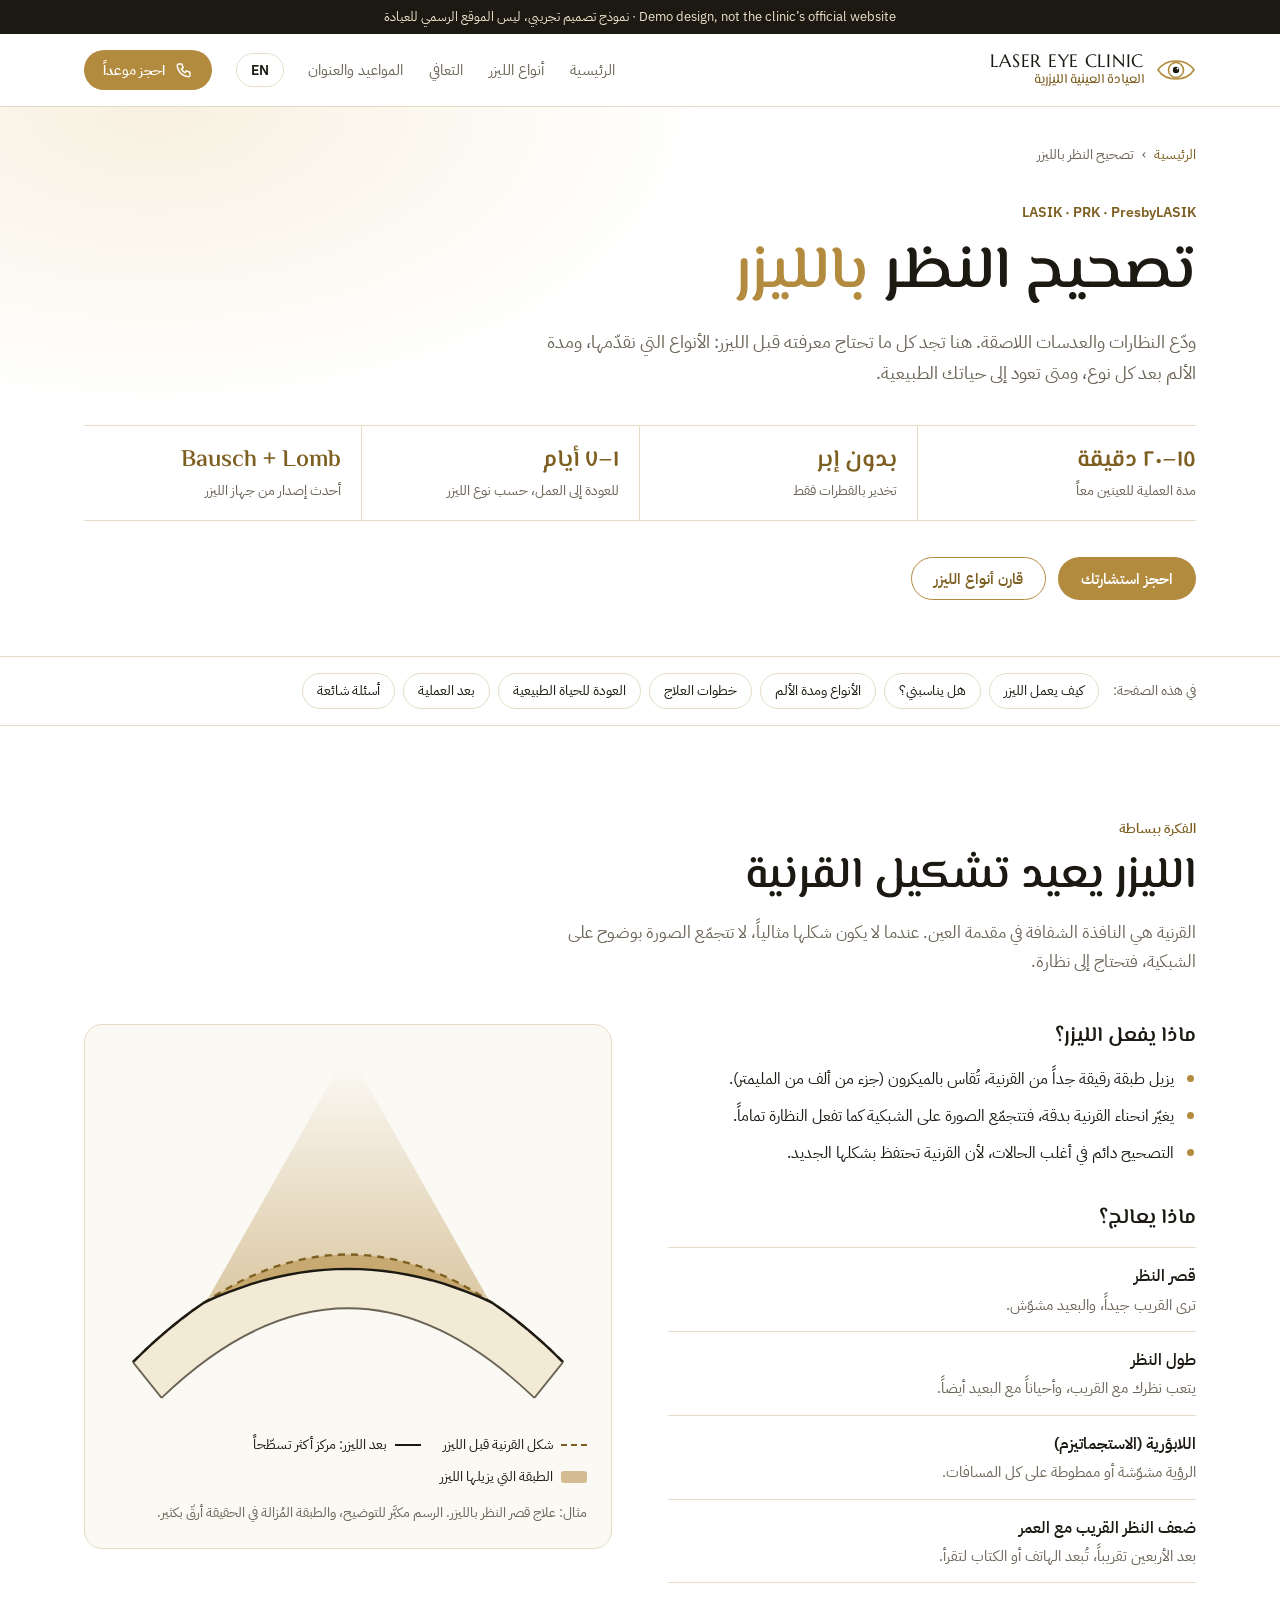
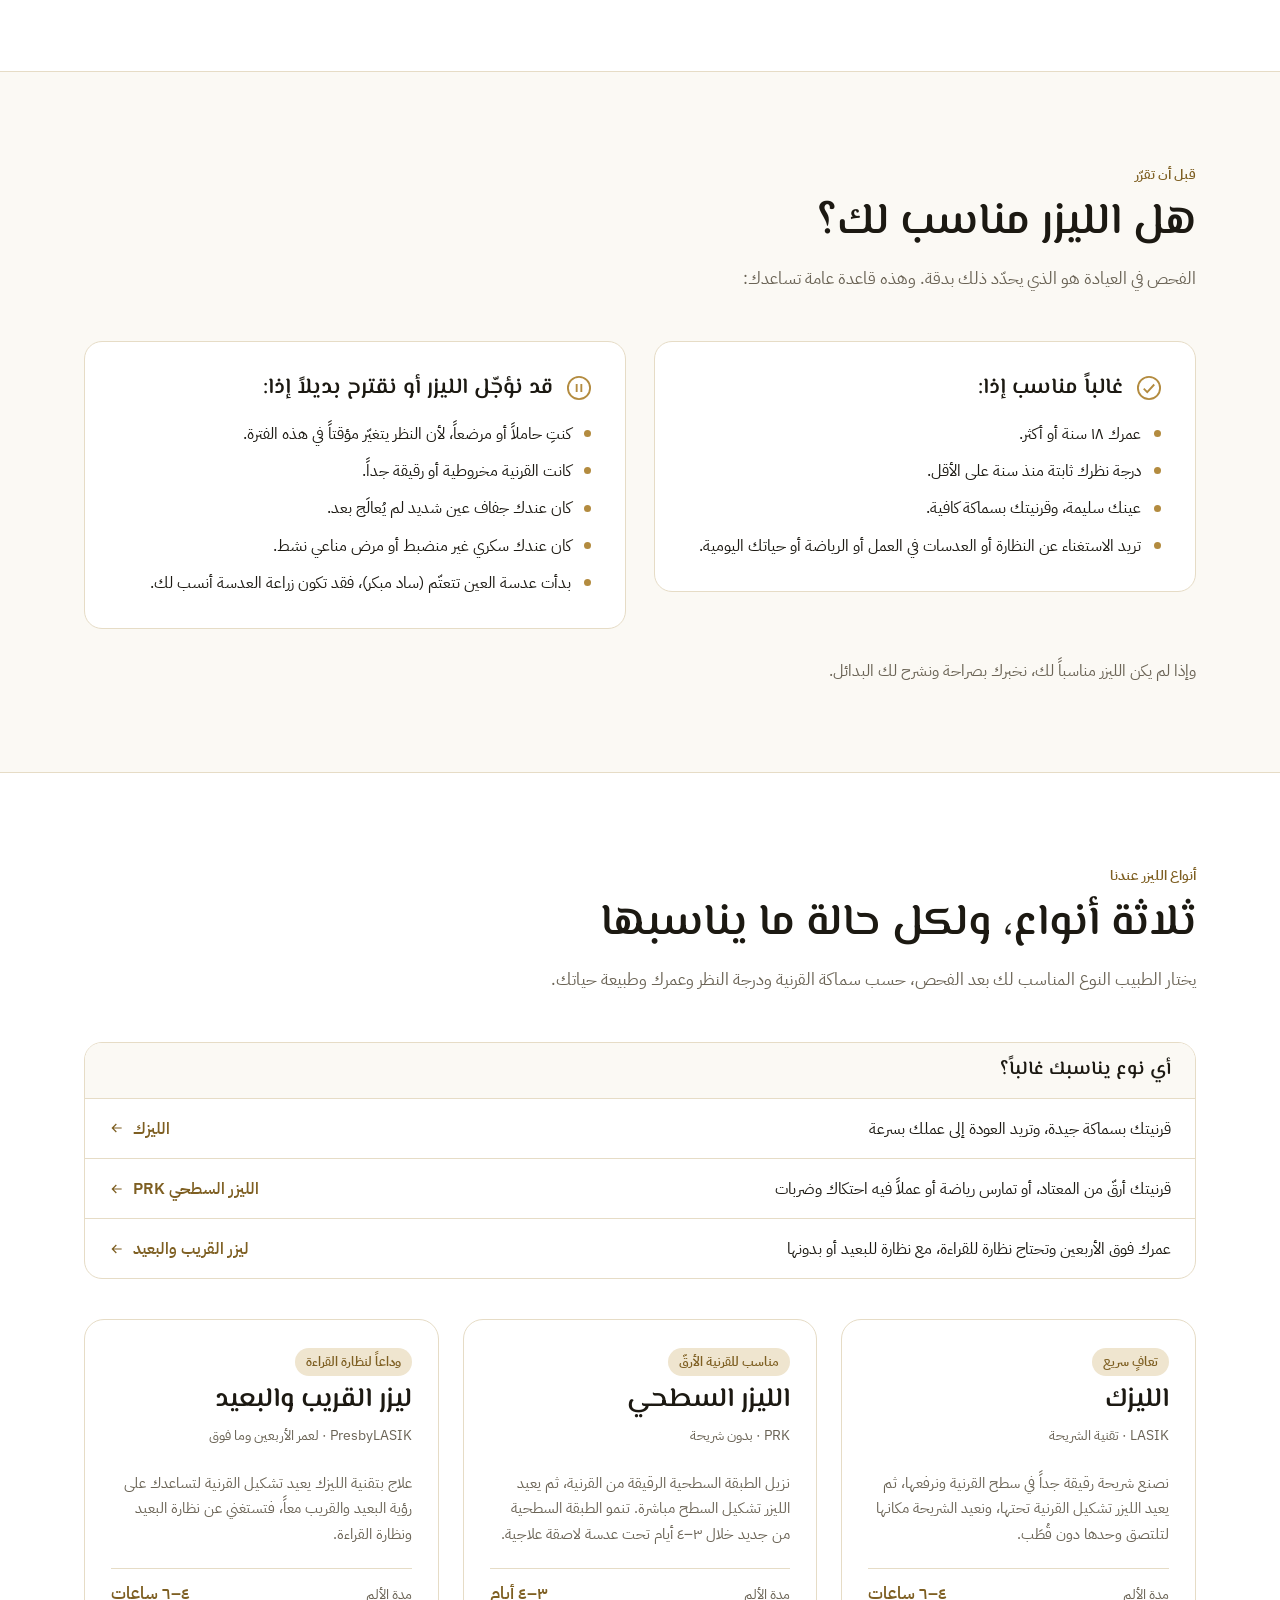
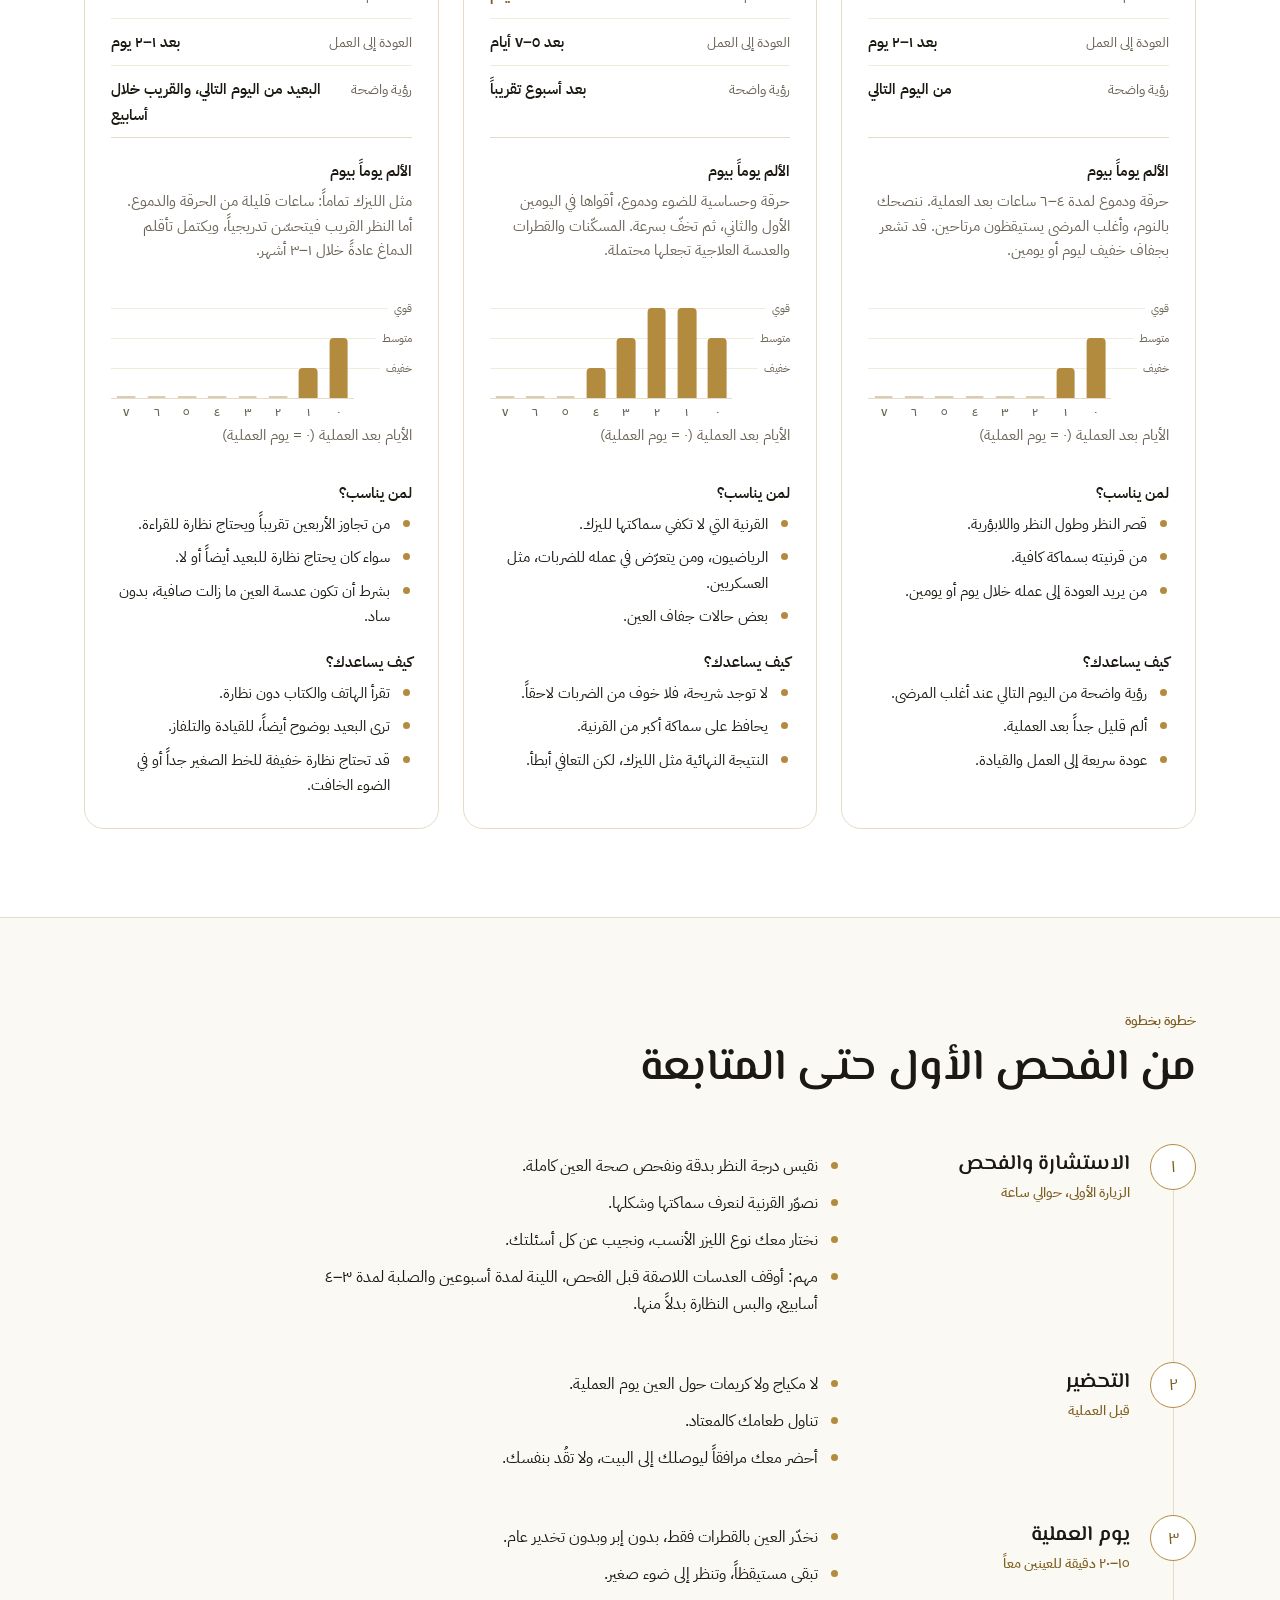
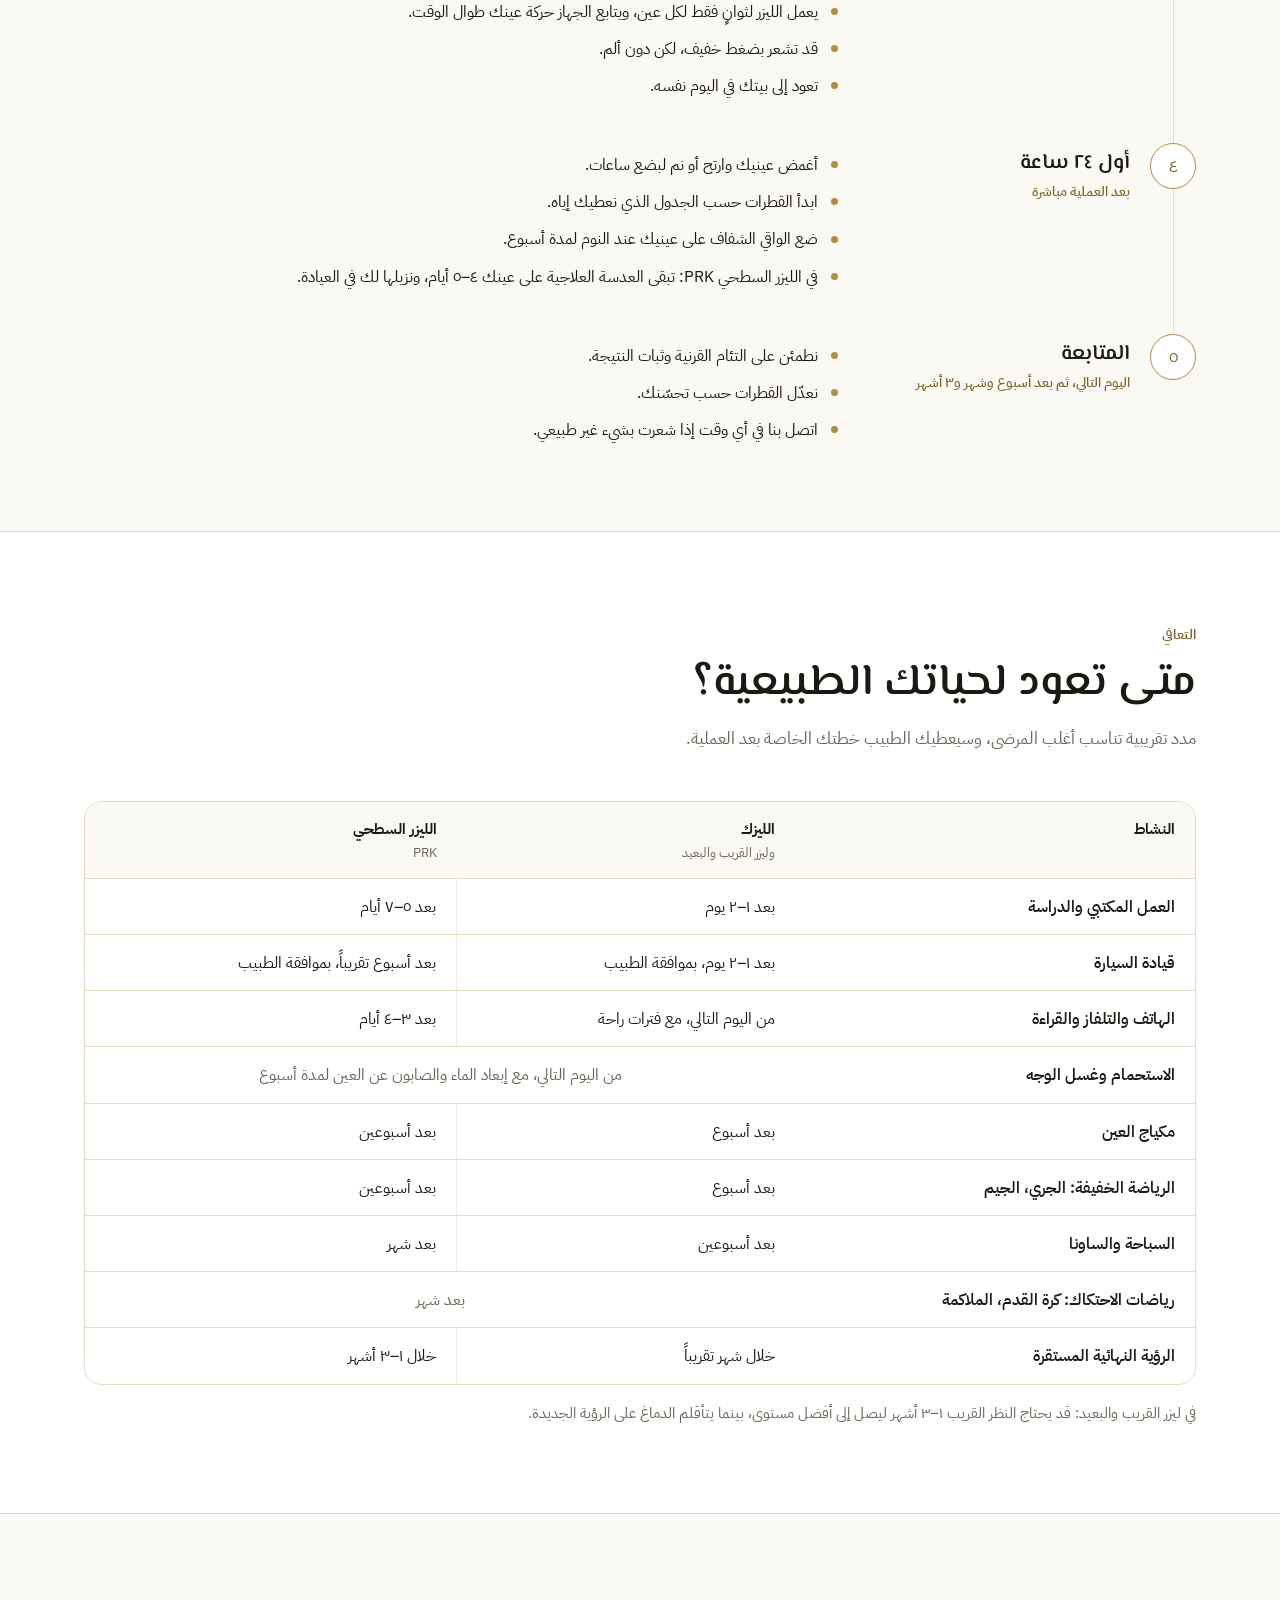
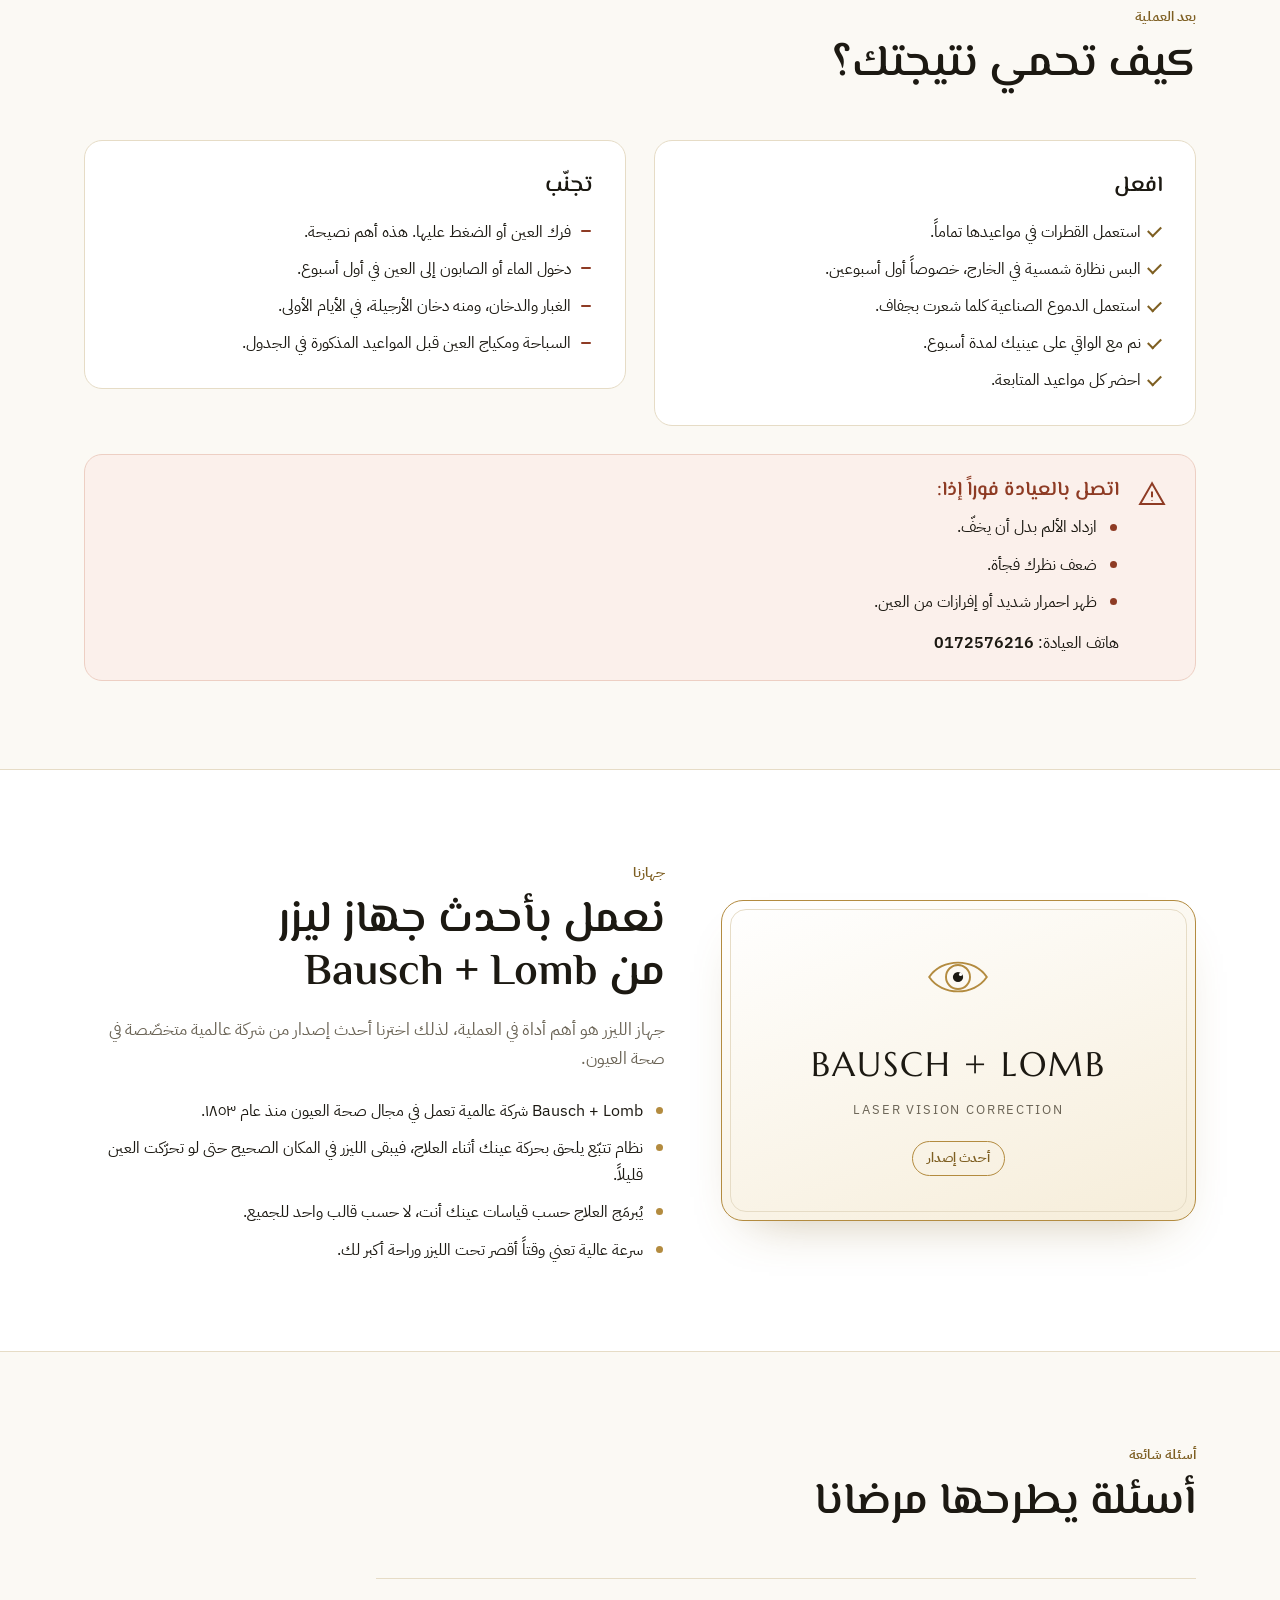
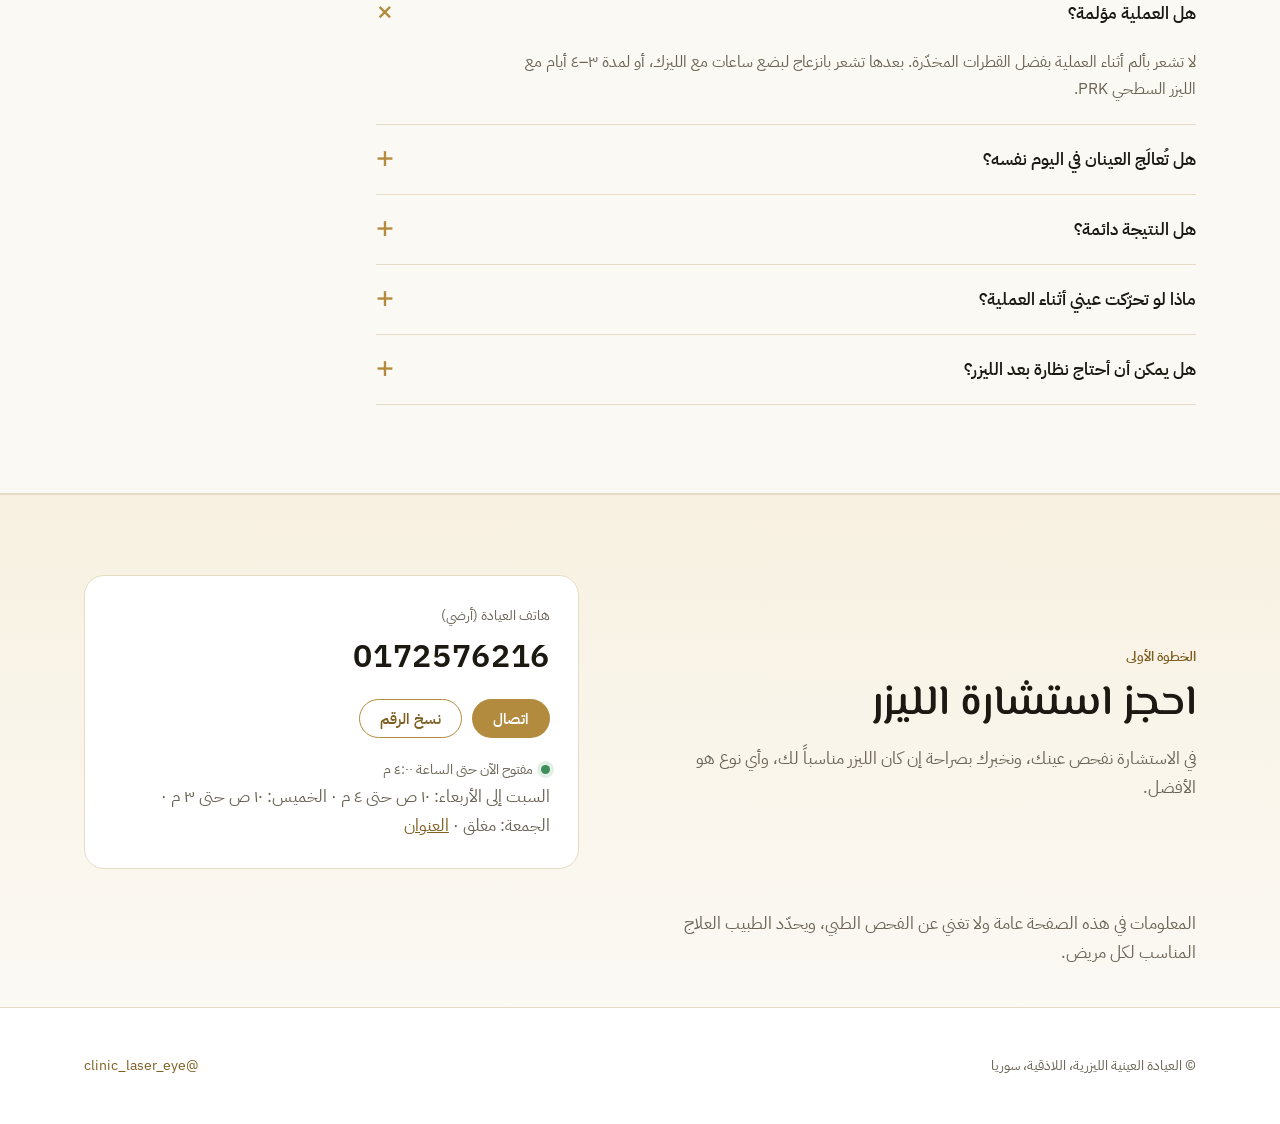
==== commit a046b169: "Fix review findings on home and laser pages - Contact lens pause before the exam: soft 2 weeks, rigi" ====
--- a/laser.html
+++ b/laser.html
@@ -5,10 +5,17 @@
 <meta name="viewport" content="width=device-width, initial-scale=1">
 <title>تصحيح النظر بالليزر | Laser Eye Clinic Latakia</title>
 <meta name="description" content="تصحيح النظر بالليزر في اللاذقية: الليزك، والليزر السطحي PRK، وليزر القريب والبعيد، مع مدة الألم والتعافي لكل نوع. Laser vision correction in Latakia: LASIK, PRK and near and far laser, with pain and recovery times for each.">
+<meta name="theme-color" content="#FFFFFF">
+<meta property="og:type" content="article">
+<meta property="og:site_name" content="Laser Eye Clinic">
+<meta property="og:locale" content="ar_SY">
+<meta property="og:title" content="تصحيح النظر بالليزر | العيادة العينية الليزرية">
+<meta property="og:description" content="الليزك، والليزر السطحي PRK، وليزر القريب والبعيد: كيف تتم العملية، وكم يوماً يستمر الألم، ومتى تعود إلى عملك.">
+<link rel="icon" type="image/svg+xml" href="assets/favicon.svg">
 <link rel="preconnect" href="https://fonts.googleapis.com">
 <link rel="preconnect" href="https://fonts.gstatic.com" crossorigin>
-<link rel="stylesheet" href="https://fonts.googleapis.com/css2?family=El+Messiri:wght@500;600;700&family=IBM+Plex+Sans+Arabic:wght@400;500;600&family=IBM+Plex+Sans:wght@400;500;600&family=Marcellus&display=swap">
-<link rel="stylesheet" href="assets/styles.css">
+<link rel="stylesheet" href="https://fonts.googleapis.com/css2?family=El+Messiri:wght@500;600&family=IBM+Plex+Sans+Arabic:wght@400;500;600&family=IBM+Plex+Sans:wght@400;500;600&family=Marcellus&display=swap">
+<link rel="stylesheet" href="assets/styles.css?v=3">
 </head>
 <body>
 <div class="demo">نموذج تصميم تجريبي، ليس الموقع الرسمي للعيادة · Demo design, not the clinic’s official website</div>
@@ -49,7 +56,7 @@
           <span aria-hidden="true">›</span>
           <span><span class="t-ar">تصحيح النظر بالليزر</span><span class="t-en">Laser vision correction</span></span>
         </nav>
-        <span class="eyebrow">LASIK · PRK · PresbyLASIK</span>
+        <span class="eyebrow keep-case">LASIK · PRK · PresbyLASIK</span>
         <h1><span class="t-ar">تصحيح النظر <em>بالليزر</em></span><span class="t-en">Laser vision <em>correction</em></span></h1>
         <p class="lead">
           <span class="t-ar">ودّع النظارات والعدسات اللاصقة. هنا تجد كل ما تحتاج معرفته قبل الليزر: الأنواع التي نقدّمها، ومدة الألم بعد كل نوع، ومتى تعود إلى حياتك الطبيعية.</span>
@@ -220,7 +227,7 @@
             <span class="then"><span class="t-ar">الليزك</span><span class="t-en">LASIK</span><svg class="arrow flip" viewBox="0 0 24 24" fill="none" stroke="currentColor" stroke-width="1.8" aria-hidden="true"><path d="M5 12h14M13 6l6 6-6 6"/></svg></span>
           </a>
           <a href="#prk">
-            <span><span class="t-ar">قرنيتك رقيقة، أو تمارس رياضة أو عملاً فيه احتكاك وضربات</span><span class="t-en">Your cornea is thin, or your sport or work involves contact and knocks</span></span>
+            <span><span class="t-ar">قرنيتك أرقّ من المعتاد، أو تمارس رياضة أو عملاً فيه احتكاك وضربات</span><span class="t-en">Your cornea is thinner than usual, or your sport or work involves contact and knocks</span></span>
             <span class="then"><span class="t-ar">الليزر السطحي PRK</span><span class="t-en">PRK</span><svg class="arrow flip" viewBox="0 0 24 24" fill="none" stroke="currentColor" stroke-width="1.8" aria-hidden="true"><path d="M5 12h14M13 6l6 6-6 6"/></svg></span>
           </a>
           <a href="#presby">
@@ -237,7 +244,7 @@
               <h3><span class="t-ar">الليزك</span><span class="t-en">LASIK</span></h3>
               <span class="tech"><span class="t-ar">LASIK · تقنية الشريحة</span><span class="t-en">The flap technique</span></span>
             </div>
-            <p class="type-desc"><span class="t-ar">نصنع شريحة رقيقة جداً في سطح القرنية ونرفعها، ثم يعيد الليزر تشكيل القرنية تحتها، ونعيد الشريحة مكانها لتلتصق وحدها دون قُطَب.</span><span class="t-en">We create a very thin flap on the surface of the cornea and lift it, the laser reshapes the cornea underneath, then we put the flap back, where it seals on its own with no stitches.</span></p>
+            <p class="type-desc"><span class="t-ar">نصنع شريحة رقيقة جداً في سطح القرنية ونرفعها، ثم يعيد الليزر تشكيل القرنية تحتها، ونعيد الشريحة مكانها لتلتصق وحدها دون قُطَب.</span><span class="t-en">We create a very thin flap on the surface of the cornea and lift it. The laser reshapes the cornea underneath, then we put the flap back, where it seals on its own without stitches.</span></p>
             <dl class="glance">
               <div class="hl"><dt><span class="t-ar">مدة الألم</span><span class="t-en">Pain</span></dt><dd><span class="t-ar">٤–٦ ساعات</span><span class="t-en">4–6 hours</span></dd></div>
               <div><dt><span class="t-ar">العودة إلى العمل</span><span class="t-en">Back to work</span></dt><dd><span class="t-ar">بعد ١–٢ يوم</span><span class="t-en">After 1–2 days</span></dd></div>
@@ -269,7 +276,7 @@
           <!-- PRK -->
           <article class="type" id="prk">
             <div class="type-top">
-              <span class="tag"><span class="t-ar">الأنسب للقرنية الرقيقة</span><span class="t-en">Best for thin corneas</span></span>
+              <span class="tag"><span class="t-ar">مناسب للقرنية الأرقّ</span><span class="t-en">Suits thinner corneas</span></span>
               <h3><span class="t-ar">الليزر السطحي</span><span class="t-en">PRK</span></h3>
               <span class="tech"><span class="t-ar">PRK · بدون شريحة</span><span class="t-en">Surface laser, no flap</span></span>
             </div>
@@ -287,7 +294,7 @@
             <div>
               <h4><span class="t-ar">لمن يناسب؟</span><span class="t-en">Who is it for?</span></h4>
               <ul class="bullets">
-                <li><span class="t-ar">القرنية الرقيقة التي لا تناسبها الليزك.</span><span class="t-en">Thin corneas that aren't suitable for LASIK.</span></li>
+                <li><span class="t-ar">القرنية التي لا تكفي سماكتها لليزك.</span><span class="t-en">Corneas too thin for LASIK.</span></li>
                 <li><span class="t-ar">الرياضيون، ومن يتعرّض في عمله للضربات، مثل العسكريين.</span><span class="t-en">Athletes, and people whose work risks knocks to the eye, such as the military.</span></li>
                 <li><span class="t-ar">بعض حالات جفاف العين.</span><span class="t-en">Some people with dry eyes.</span></li>
               </ul>
@@ -333,7 +340,7 @@
               <ul class="bullets">
                 <li><span class="t-ar">تقرأ الهاتف والكتاب دون نظارة.</span><span class="t-en">Read your phone and books without glasses.</span></li>
                 <li><span class="t-ar">ترى البعيد بوضوح أيضاً، للقيادة والتلفاز.</span><span class="t-en">See far away clearly too, for driving and TV.</span></li>
-                <li><span class="t-ar">قد تحتاج نظارة خفيفة للخط الصغير جداً أو في الضوء الخافت.</span><span class="t-en">You may still like light glasses for very small print or dim light.</span></li>
+                <li><span class="t-ar">قد تحتاج نظارة خفيفة للخط الصغير جداً أو في الضوء الخافت.</span><span class="t-en">You may still want light reading glasses for very small print or in dim light.</span></li>
               </ul>
             </div>
           </article>
@@ -358,7 +365,7 @@
               <li><span class="t-ar">نقيس درجة النظر بدقة ونفحص صحة العين كاملة.</span><span class="t-en">We measure your prescription precisely and check the health of your whole eye.</span></li>
               <li><span class="t-ar">نصوّر القرنية لنعرف سماكتها وشكلها.</span><span class="t-en">We scan your cornea to map its thickness and shape.</span></li>
               <li><span class="t-ar">نختار معك نوع الليزر الأنسب، ونجيب عن كل أسئلتك.</span><span class="t-en">We choose the best type of laser with you and answer all your questions.</span></li>
-              <li><span class="t-ar">مهم: أوقف العدسات اللاصقة قبل الفحص، اللينة لمدة أسبوع والصلبة لمدة ٢–٣ أسابيع.</span><span class="t-en">Important: stop wearing contact lenses before the exam, soft lenses for 1 week and hard lenses for 2–3 weeks.</span></li>
+              <li><span class="t-ar">مهم: أوقف العدسات اللاصقة قبل الفحص، اللينة لمدة أسبوعين والصلبة لمدة ٣–٤ أسابيع، والبس النظارة بدلاً منها.</span><span class="t-en">Important: stop wearing contact lenses before the exam, soft lenses for 2 weeks and rigid (hard) lenses for 3–4 weeks, and wear your glasses instead.</span></li>
             </ul>
           </li>
           <li>
@@ -621,7 +628,7 @@
   </footer>
 </div>
 
-<script src="assets/site.js"></script>
-<script src="assets/laser.js"></script>
+<script src="assets/site.js?v=3"></script>
+<script src="assets/laser.js?v=3"></script>
 </body>
 </html>
--- a/assets/styles.css
+++ b/assets/styles.css
@@ -37,6 +37,7 @@
 h4 { font-family: var(--body); font-size: 15px; font-weight: 600; line-height: 1.4; margin: 0; }
 .eyebrow { font-size: 12.5px; letter-spacing: .16em; text-transform: uppercase; color: var(--gold-deep); font-weight: 600; }
 #site[data-lang="ar"] .eyebrow { letter-spacing: 0; font-size: 14px; }
+.eyebrow.keep-case { text-transform: none; letter-spacing: .04em; }
 .arrow { width: 16px; height: 16px; flex: none; }
 
 .demo { background: var(--ink); color: var(--gold-pale); text-align: center; font-size: 13px; padding: 7px 16px; line-height: 1.5; }
@@ -68,7 +69,14 @@
 .lang:hover { border-color: var(--gold); }
 .nav .btn { padding: 10px 18px; font-size: 14px; }
 @media (max-width: 1020px) { .nav-links { display: none; } }
-@media (max-width: 480px) { .nav { gap: 10px; } .nav .btn span { display: none; } .nav .btn { padding: 10px; } .brand-name small { display: none; } .brand-name b { font-size: 15px; } }
+@media (max-width: 480px) {
+  .nav { gap: 10px; }
+  /* Icon-only button on phones; the label stays available to screen readers */
+  .nav .btn span { position: absolute; width: 1px; height: 1px; overflow: hidden; clip-path: inset(50%); white-space: nowrap; }
+  .nav .btn { padding: 10px; }
+  .brand-name small { display: none; }
+  .brand-name b { font-size: 15px; }
+}
 
 /* Opening status (dot + text), filled in by site.js */
 .status { display: inline-flex; align-items: center; gap: 8px; font-size: 14px; color: var(--muted); }
@@ -99,7 +107,7 @@
 
 footer { border-top: 1px solid var(--line); padding-block: 36px; font-size: 14px; color: var(--muted); }
 .foot { display: flex; justify-content: space-between; align-items: center; gap: 16px; flex-wrap: wrap; }
-.foot a { color: var(--gold-deep); text-decoration: none; }
+.foot a { color: var(--gold-deep); text-decoration: none; display: inline-block; padding-block: 10px; }
 
 /* ============ Home page ============ */
 .hero { position: relative; overflow: hidden; border-bottom: 1px solid var(--line); background: radial-gradient(ellipse 60% 70% at 78% 45%, #F8F1E1 0%, var(--white) 70%); }
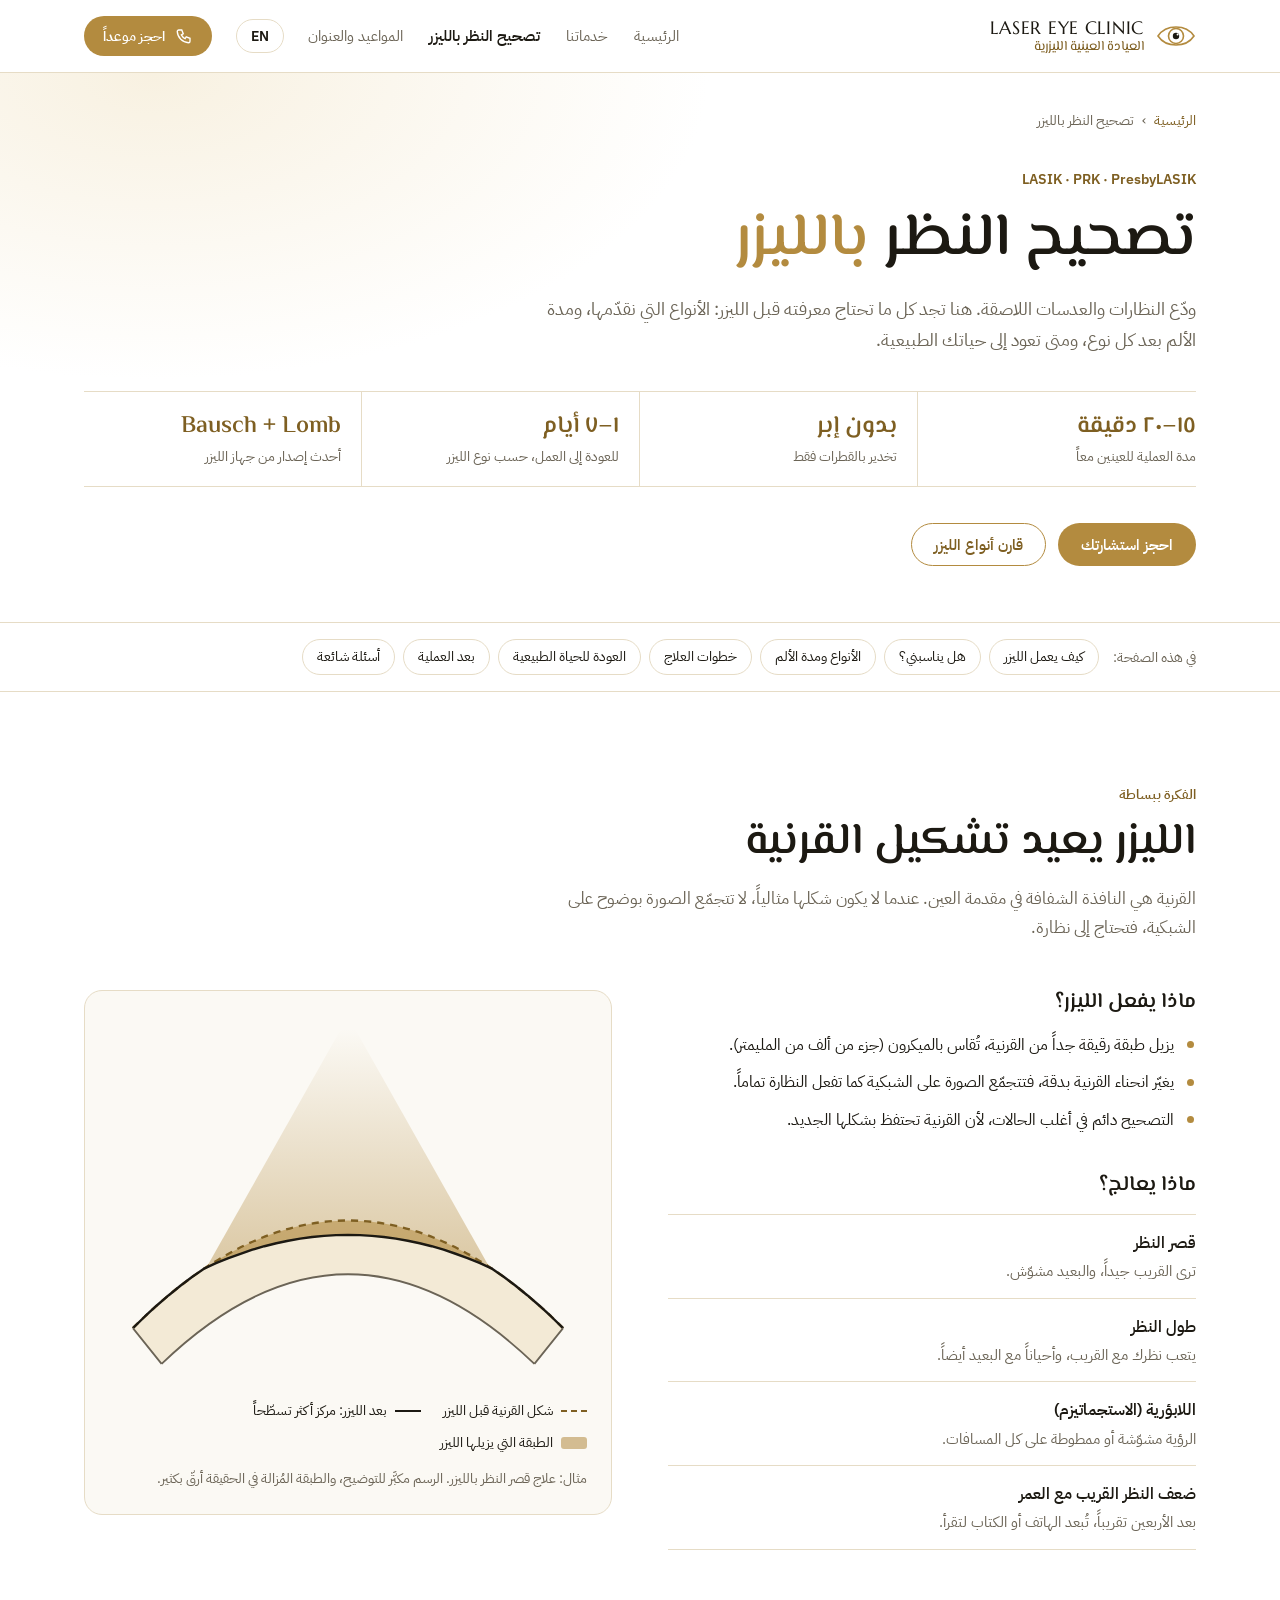
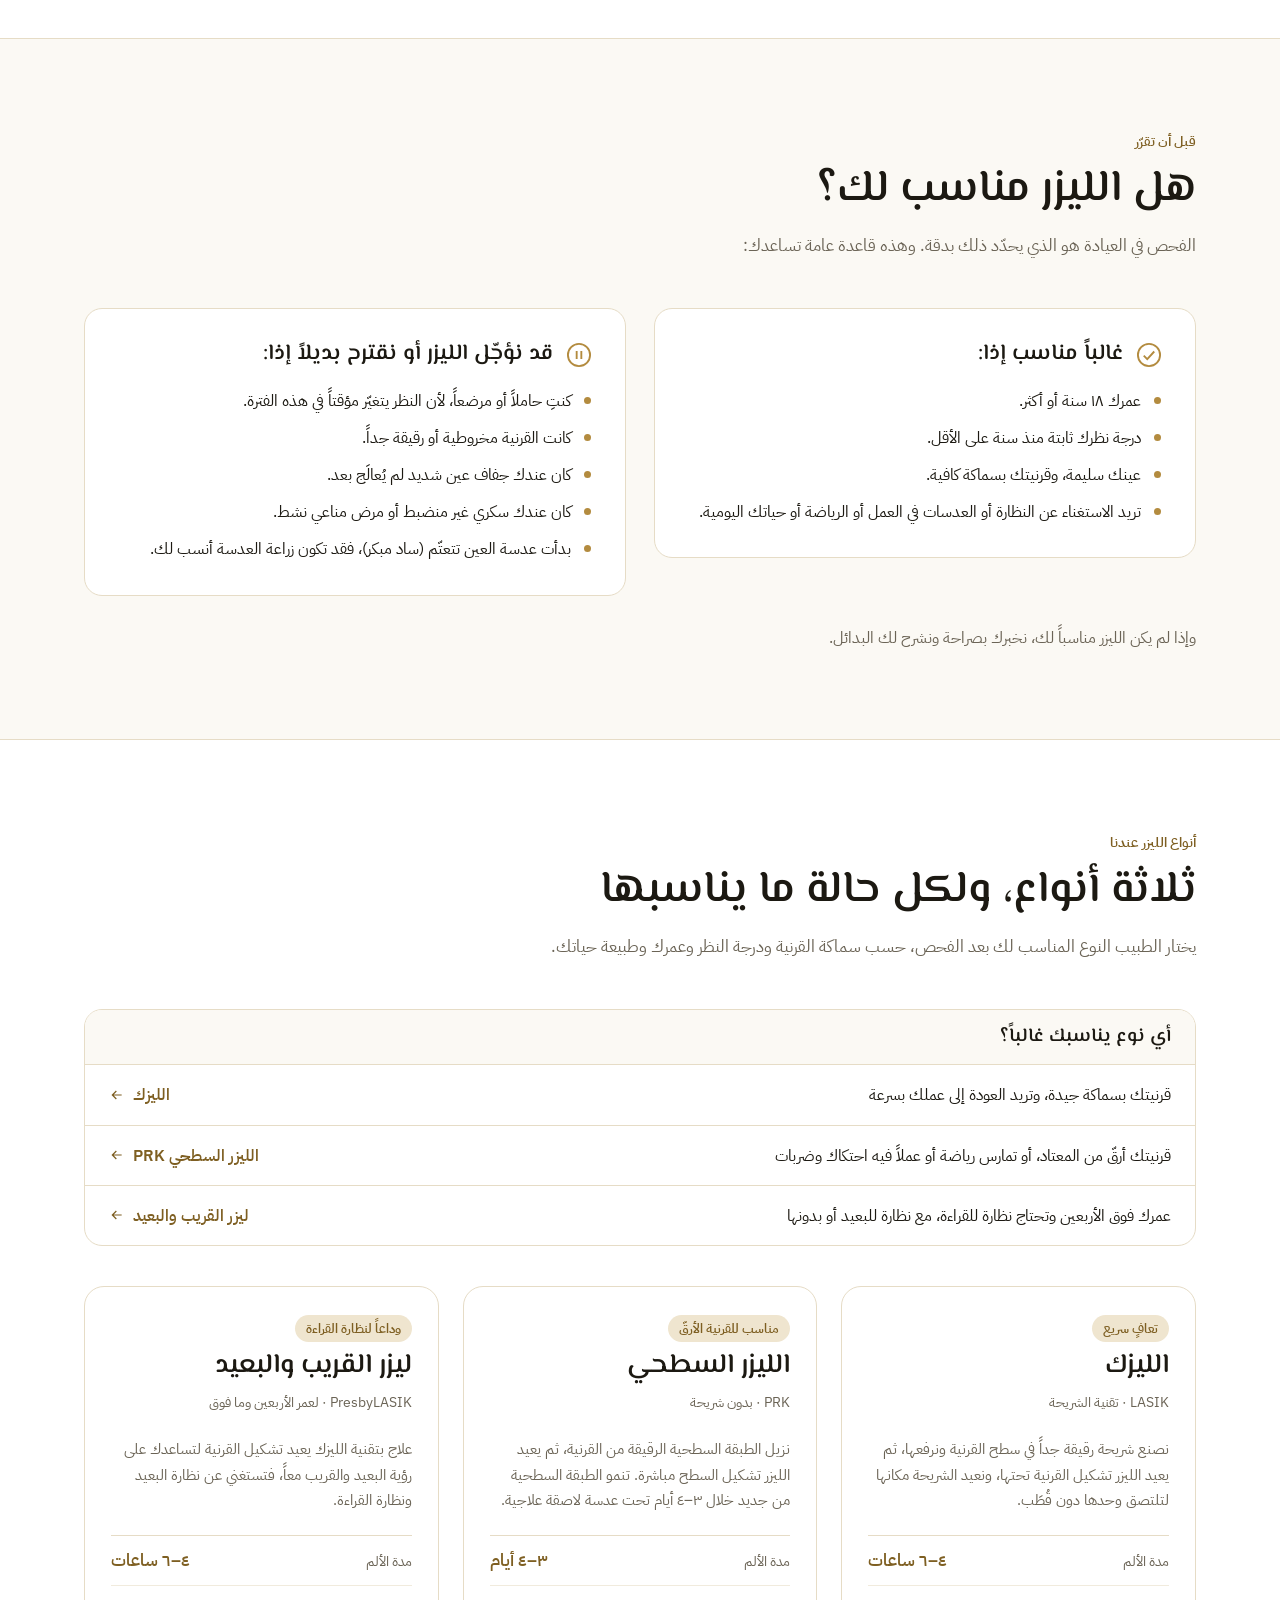
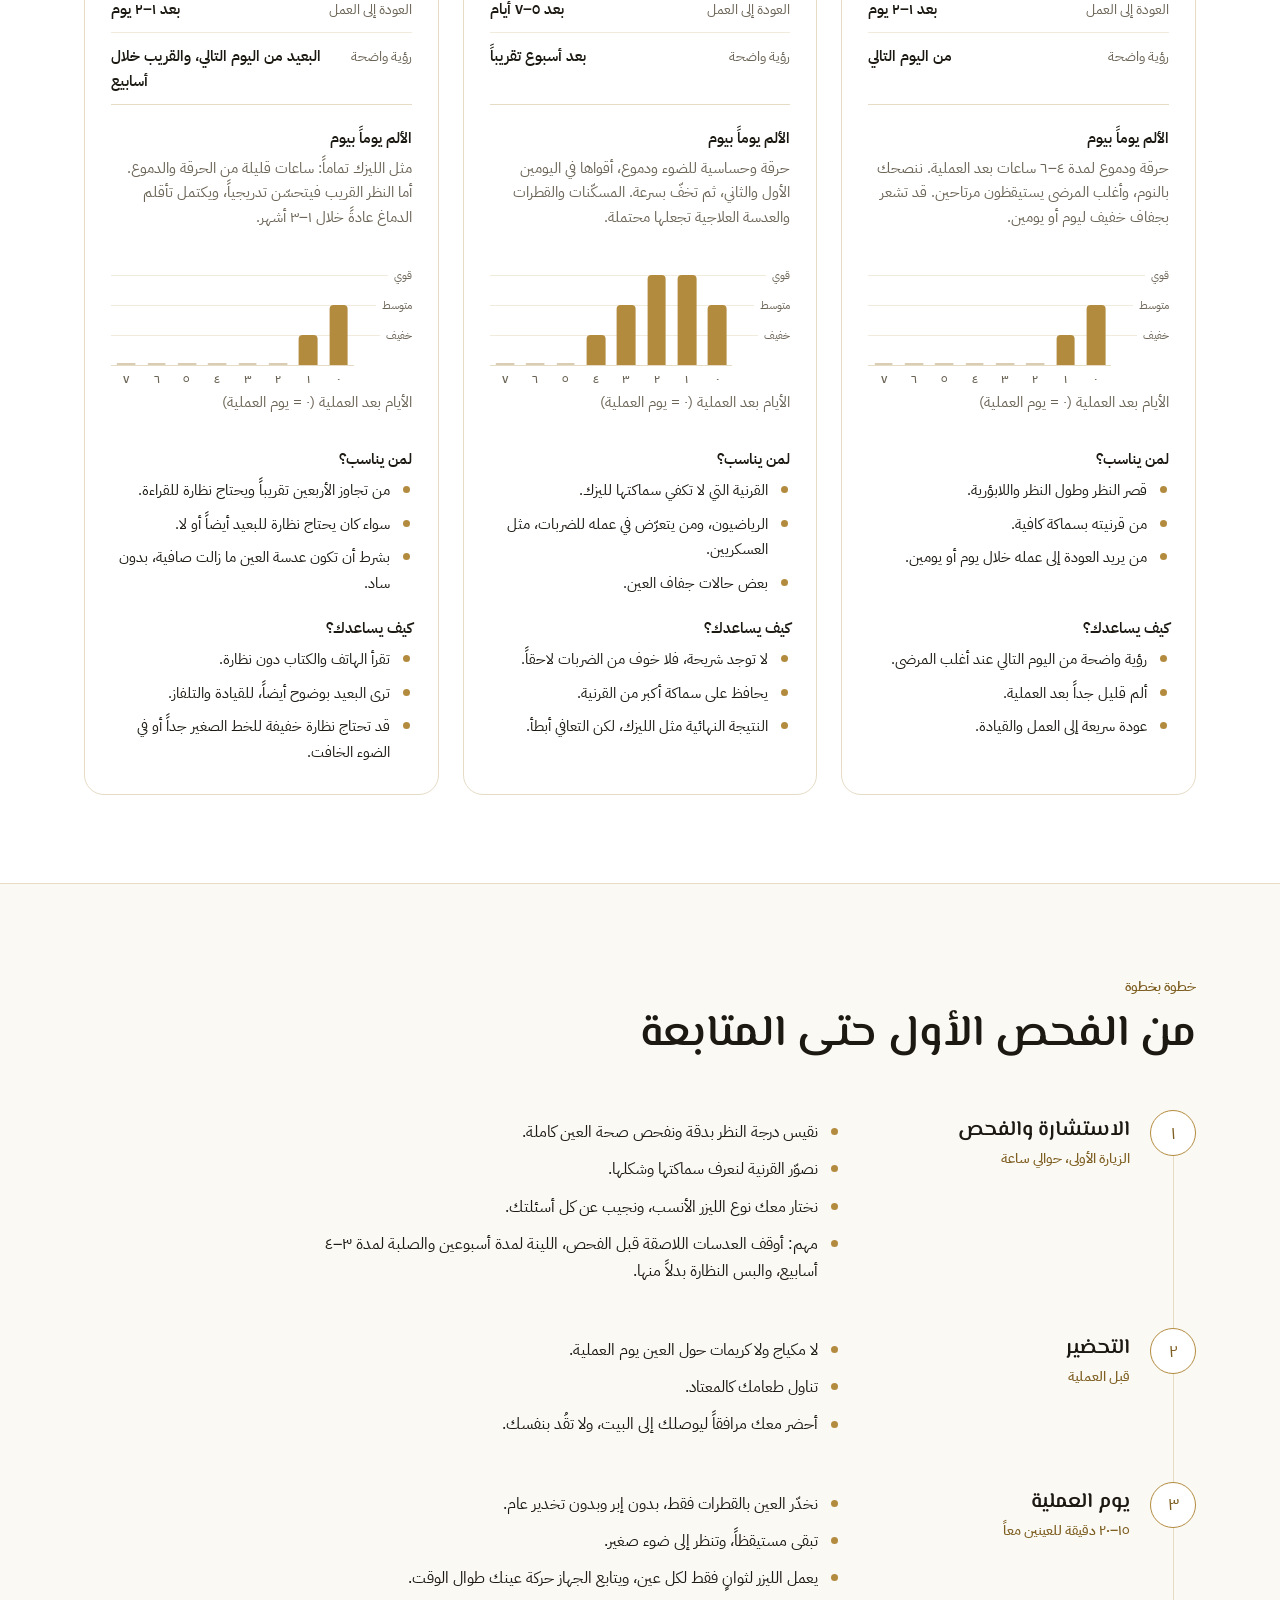
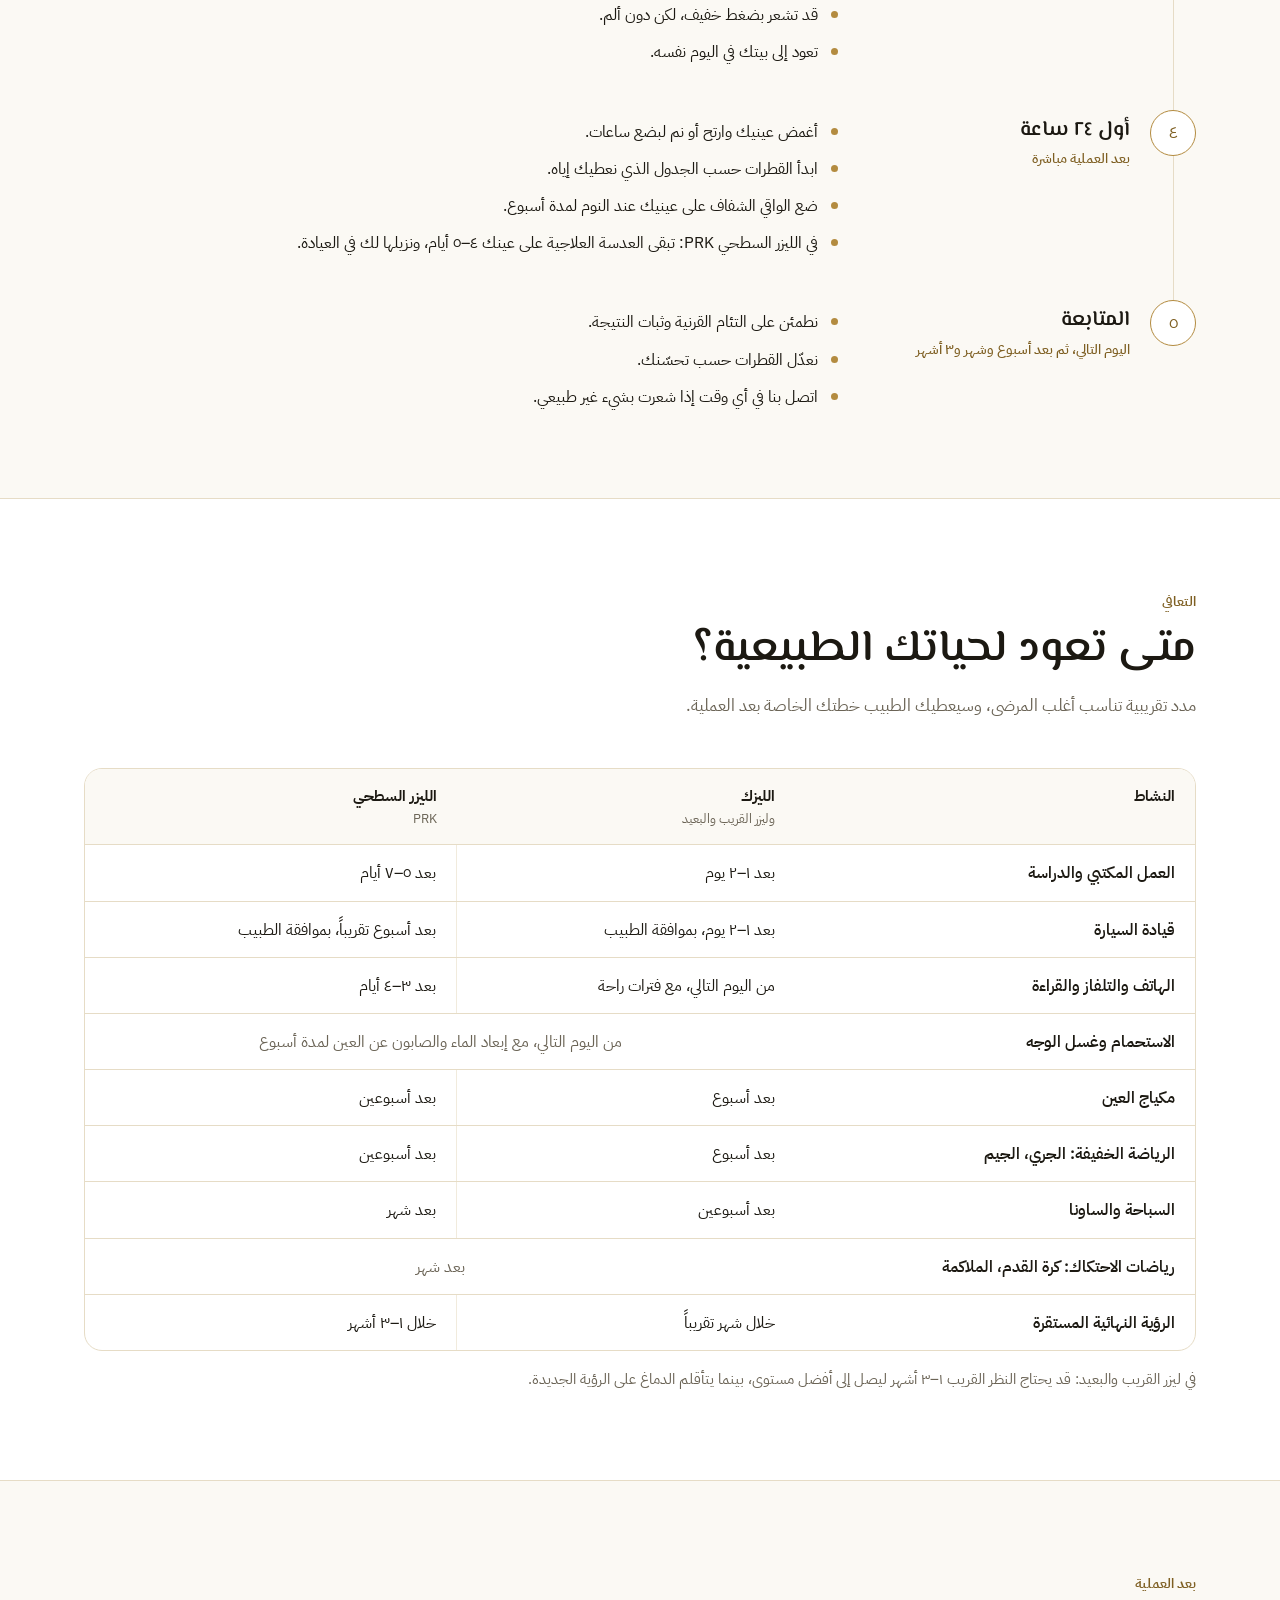
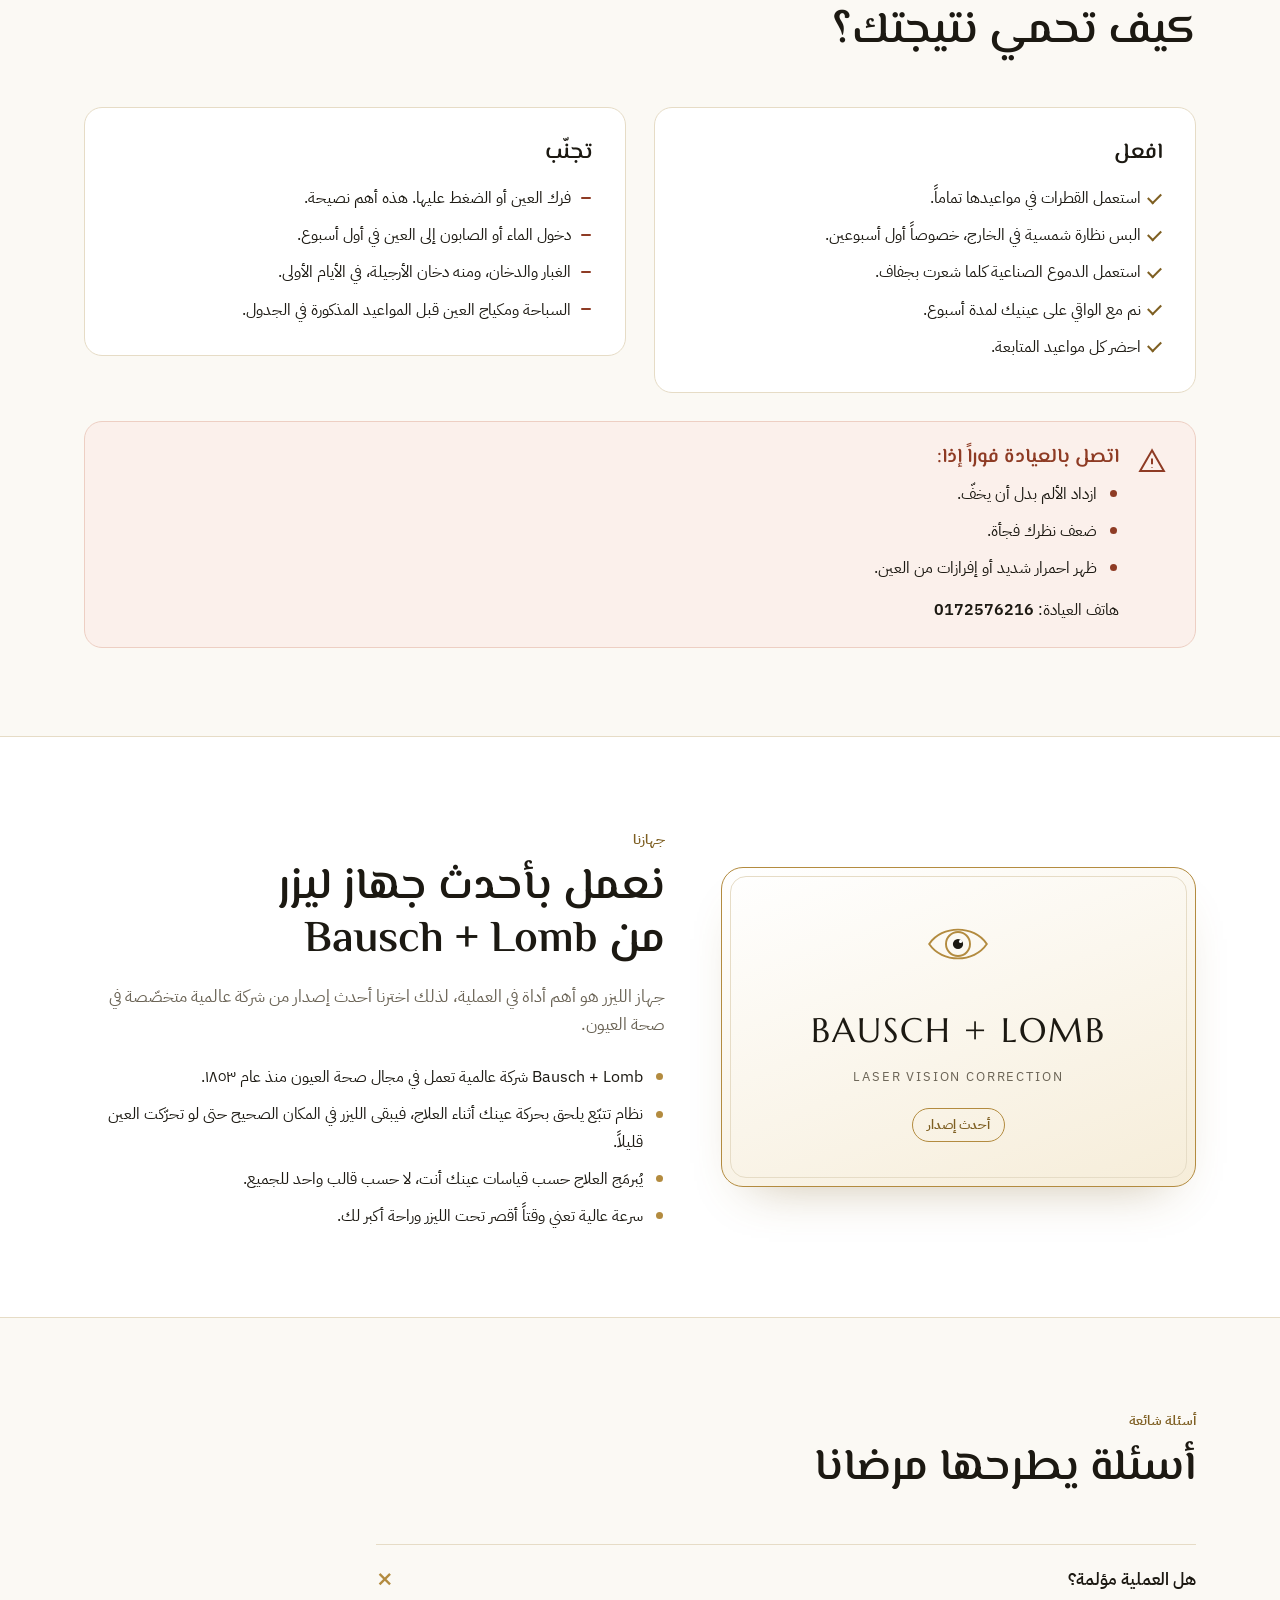
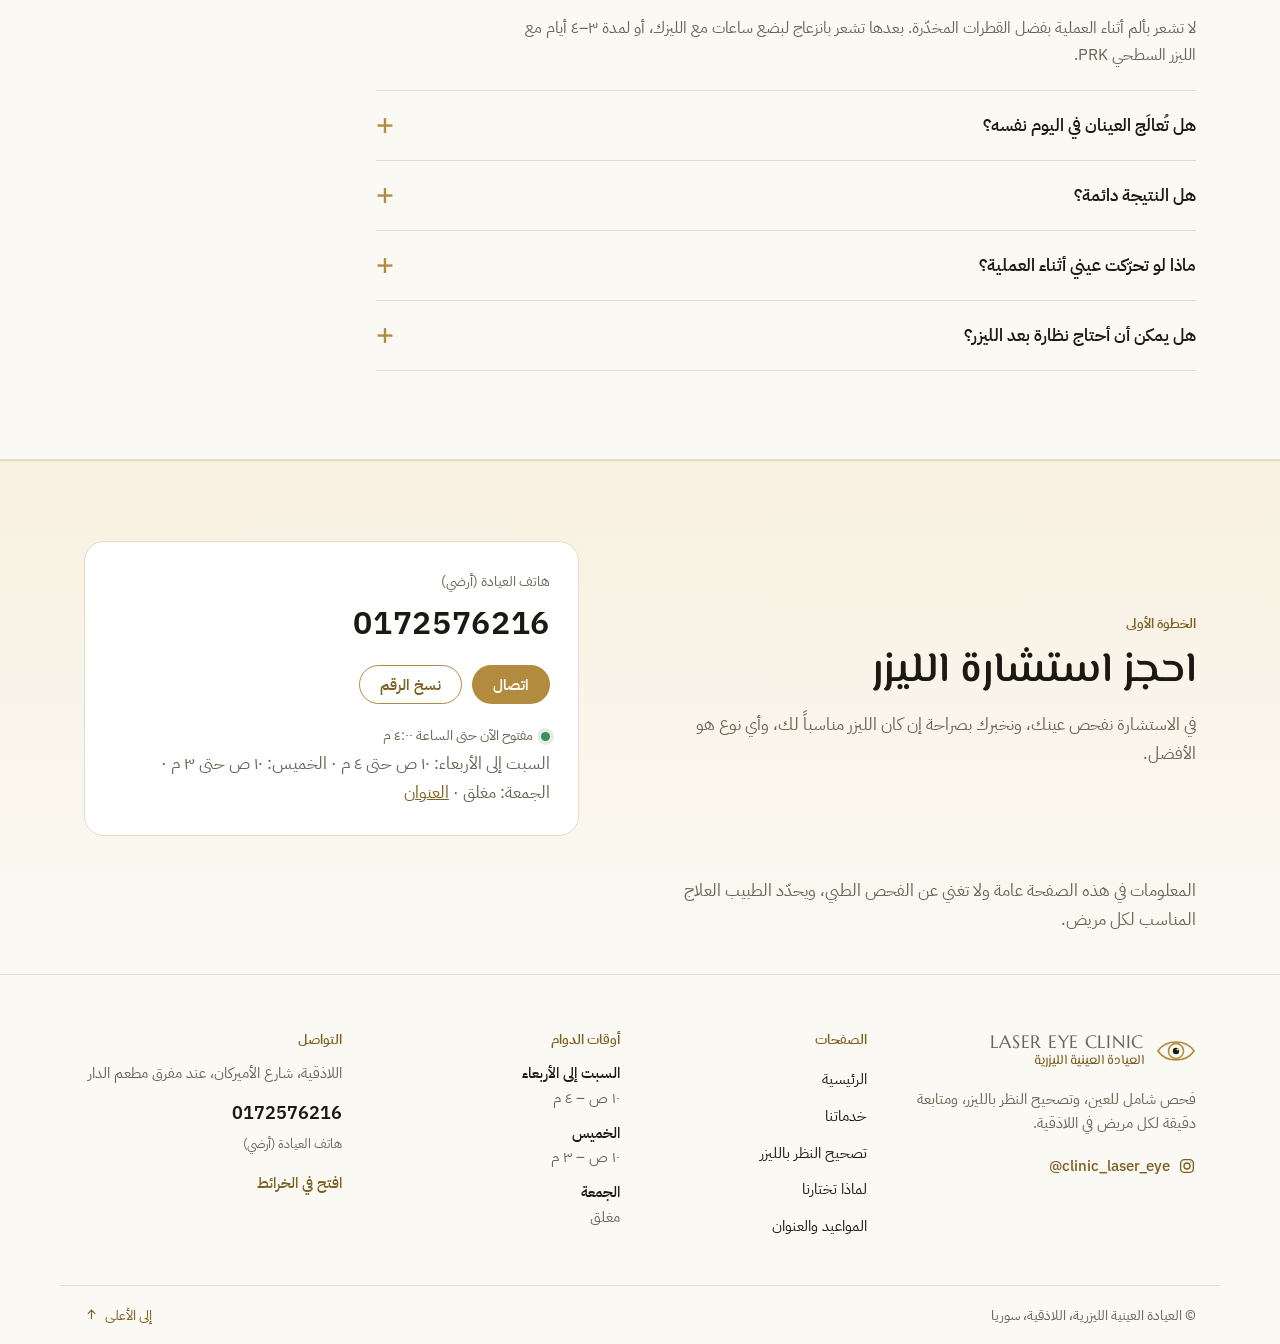
==== commit ff66bbd6: "Add phone menu, quick contact bar, why-us section and full footer - Menu button with a drop-down men" ====
--- a/laser.html
+++ b/laser.html
@@ -15,11 +15,9 @@
 <link rel="preconnect" href="https://fonts.googleapis.com">
 <link rel="preconnect" href="https://fonts.gstatic.com" crossorigin>
 <link rel="stylesheet" href="https://fonts.googleapis.com/css2?family=El+Messiri:wght@500;600&family=IBM+Plex+Sans+Arabic:wght@400;500;600&family=IBM+Plex+Sans:wght@400;500;600&family=Marcellus&display=swap">
-<link rel="stylesheet" href="assets/styles.css?v=3">
+<link rel="stylesheet" href="assets/styles.css?v=4">
 </head>
 <body>
-<div class="demo">نموذج تصميم تجريبي، ليس الموقع الرسمي للعيادة · Demo design, not the clinic’s official website</div>
-
 <div id="site" dir="rtl" data-lang="ar">
 <script>try{if(localStorage.getItem('lec-lang')==='en'){var s=document.getElementById('site');s.dataset.lang='en';s.dir='ltr';document.documentElement.lang='en';}}catch(e){}</script>
 
@@ -36,19 +34,33 @@
       </a>
       <nav class="nav-links" aria-label="Main">
         <a href="index.html"><span class="t-ar">الرئيسية</span><span class="t-en">Home</span></a>
-        <a href="#types"><span class="t-ar">أنواع الليزر</span><span class="t-en">Laser types</span></a>
-        <a href="#recovery"><span class="t-ar">التعافي</span><span class="t-en">Recovery</span></a>
+        <a href="index.html#services"><span class="t-ar">خدماتنا</span><span class="t-en">Services</span></a>
+        <a href="laser.html" aria-current="page"><span class="t-ar">تصحيح النظر بالليزر</span><span class="t-en">Laser vision correction</span></a>
         <a href="index.html#visit"><span class="t-ar">المواعيد والعنوان</span><span class="t-en">Hours &amp; location</span></a>
       </nav>
-      <button class="lang" id="langBtn" type="button" aria-label="Switch language">EN</button>
-      <a class="btn btn-gold" href="#book">
+      <button class="lang" id="langBtn" type="button" aria-label="Switch to English">EN</button>
+      <a class="btn btn-gold nav-book" href="#book">
         <svg viewBox="0 0 24 24" fill="none" stroke="currentColor" stroke-width="1.8" aria-hidden="true"><path d="M5 4h4l2 5-2.5 1.5a11 11 0 0 0 5 5L15 13l5 2v4a2 2 0 0 1-2 2A16 16 0 0 1 3 6a2 2 0 0 1 2-2"/></svg>
         <span class="t-ar">احجز موعداً</span><span class="t-en">Book a visit</span>
       </a>
+      <button class="menu-btn" id="menuBtn" type="button" aria-expanded="false" aria-controls="menu">
+        <svg class="i-open" viewBox="0 0 24 24" fill="none" stroke="currentColor" stroke-width="1.8" aria-hidden="true"><path d="M4 7h16M4 12h16M4 17h16"/></svg>
+        <svg class="i-close" viewBox="0 0 24 24" fill="none" stroke="currentColor" stroke-width="1.8" aria-hidden="true"><path d="M6 6l12 12M18 6 6 18"/></svg>
+        <span class="sr"><span class="t-ar">القائمة</span><span class="t-en">Menu</span></span>
+      </button>
     </div>
+    <nav class="menu" id="menu" aria-label="Menu" hidden>
+      <div class="wrap">
+        <a href="index.html"><span class="t-ar">الرئيسية</span><span class="t-en">Home</span><svg class="arrow flip" viewBox="0 0 24 24" fill="none" stroke="currentColor" stroke-width="1.8" aria-hidden="true"><path d="M5 12h14M13 6l6 6-6 6"/></svg></a>
+        <a href="index.html#services"><span class="t-ar">خدماتنا</span><span class="t-en">Services</span><svg class="arrow flip" viewBox="0 0 24 24" fill="none" stroke="currentColor" stroke-width="1.8" aria-hidden="true"><path d="M5 12h14M13 6l6 6-6 6"/></svg></a>
+        <a href="laser.html" aria-current="page"><span class="t-ar">تصحيح النظر بالليزر</span><span class="t-en">Laser vision correction</span><svg class="arrow flip" viewBox="0 0 24 24" fill="none" stroke="currentColor" stroke-width="1.8" aria-hidden="true"><path d="M5 12h14M13 6l6 6-6 6"/></svg></a>
+        <a href="index.html#why"><span class="t-ar">لماذا تختارنا</span><span class="t-en">Why choose us</span><svg class="arrow flip" viewBox="0 0 24 24" fill="none" stroke="currentColor" stroke-width="1.8" aria-hidden="true"><path d="M5 12h14M13 6l6 6-6 6"/></svg></a>
+        <a href="index.html#visit"><span class="t-ar">المواعيد والعنوان</span><span class="t-en">Hours &amp; location</span><svg class="arrow flip" viewBox="0 0 24 24" fill="none" stroke="currentColor" stroke-width="1.8" aria-hidden="true"><path d="M5 12h14M13 6l6 6-6 6"/></svg></a>
+      </div>
+    </nav>
   </header>
 
-  <main>
+  <main id="top">
     <section class="page-hero">
       <div class="wrap">
         <nav class="crumbs" aria-label="Breadcrumb">
@@ -620,15 +632,75 @@
     </section>
   </main>
 
-  <footer>
-    <div class="wrap foot">
+  <footer class="site-footer">
+    <div class="wrap footer-grid">
+      <div class="f-brand">
+        <a class="brand" href="index.html" aria-label="Laser Eye Clinic">
+          <svg class="brand-mark" viewBox="0 0 40 40" aria-hidden="true">
+            <path d="M2 20 C 10 8, 30 8, 38 20 C 30 32, 10 32, 2 20 Z" fill="none" stroke="#B38B3F" stroke-width="1.6"/>
+            <circle cx="20" cy="20" r="7.5" fill="none" stroke="#B38B3F" stroke-width="1.6"/>
+            <circle cx="20" cy="20" r="3.2" fill="#1C1912"/>
+            <circle cx="21.6" cy="18.4" r="1" fill="#FFFFFF"/>
+          </svg>
+          <span class="brand-name"><b>LASER EYE CLINIC</b><small>العيادة العينية الليزرية</small></span>
+        </a>
+        <p><span class="t-ar">فحص شامل للعين، وتصحيح النظر بالليزر، ومتابعة دقيقة لكل مريض في اللاذقية.</span><span class="t-en">Complete eye exams, laser vision correction and careful follow-up for every patient in Latakia.</span></p>
+        <a class="f-ig" href="https://www.instagram.com/clinic_laser_eye/" target="_blank" rel="noopener">
+          <svg viewBox="0 0 24 24" fill="none" stroke="currentColor" stroke-width="1.8" aria-hidden="true"><rect x="3.5" y="3.5" width="17" height="17" rx="5"/><circle cx="12" cy="12" r="4"/><circle cx="17.2" cy="6.8" r=".9" fill="currentColor" stroke="none"/></svg>
+          <bdi>@clinic_laser_eye</bdi>
+        </a>
+      </div>
+      <nav class="f-col" aria-label="Footer">
+        <h2 class="f-h"><span class="t-ar">الصفحات</span><span class="t-en">Pages</span></h2>
+        <ul class="f-links">
+          <li><a href="index.html"><span class="t-ar">الرئيسية</span><span class="t-en">Home</span></a></li>
+          <li><a href="index.html#services"><span class="t-ar">خدماتنا</span><span class="t-en">Services</span></a></li>
+          <li><a href="laser.html" aria-current="page"><span class="t-ar">تصحيح النظر بالليزر</span><span class="t-en">Laser vision correction</span></a></li>
+          <li><a href="index.html#why"><span class="t-ar">لماذا تختارنا</span><span class="t-en">Why choose us</span></a></li>
+          <li><a href="index.html#visit"><span class="t-ar">المواعيد والعنوان</span><span class="t-en">Hours &amp; location</span></a></li>
+        </ul>
+      </nav>
+      <div class="f-col">
+        <h2 class="f-h"><span class="t-ar">أوقات الدوام</span><span class="t-en">Opening hours</span></h2>
+        <dl class="f-hours">
+          <div><dt><span class="t-ar">السبت إلى الأربعاء</span><span class="t-en">Saturday to Wednesday</span></dt><dd><span class="t-ar">١٠ ص – ٤ م</span><span class="t-en">10 am – 4 pm</span></dd></div>
+          <div><dt><span class="t-ar">الخميس</span><span class="t-en">Thursday</span></dt><dd><span class="t-ar">١٠ ص – ٣ م</span><span class="t-en">10 am – 3 pm</span></dd></div>
+          <div><dt><span class="t-ar">الجمعة</span><span class="t-en">Friday</span></dt><dd><span class="t-ar">مغلق</span><span class="t-en">Closed</span></dd></div>
+        </dl>
+      </div>
+      <div class="f-col">
+        <h2 class="f-h"><span class="t-ar">التواصل</span><span class="t-en">Contact</span></h2>
+        <address>
+          <span><span class="t-ar">اللاذقية، شارع الأميركان، عند مفرق مطعم الدار</span><span class="t-en">American Street, Latakia, at the turn by Al-Dar Restaurant</span></span>
+          <a class="f-phone" href="tel:0172576216">0172576216</a>
+          <span class="f-note"><span class="t-ar">هاتف العيادة (أرضي)</span><span class="t-en">Clinic phone (landline)</span></span>
+          <a class="f-map" href="https://www.google.com/maps/search/?api=1&amp;query=American+Street+Latakia+Syria" target="_blank" rel="noopener"><span class="t-ar">افتح في الخرائط</span><span class="t-en">Open in Maps</span></a>
+        </address>
+      </div>
+    </div>
+    <div class="wrap f-bottom">
       <span><span class="t-ar">© العيادة العينية الليزرية، اللاذقية، سوريا</span><span class="t-en">© Laser Eye Clinic, Latakia, Syria</span></span>
-      <a href="https://www.instagram.com/clinic_laser_eye/" target="_blank" rel="noopener">@clinic_laser_eye</a>
+      <a href="#top"><span class="t-ar">إلى الأعلى</span><span class="t-en">Back to top</span><svg viewBox="0 0 24 24" fill="none" stroke="currentColor" stroke-width="1.8" aria-hidden="true"><path d="M12 19V5M6 11l6-6 6 6"/></svg></a>
     </div>
   </footer>
+
+  <nav class="quickbar" aria-label="اتصال سريع · Quick contact">
+    <a class="qb-call" href="tel:0172576216">
+      <svg viewBox="0 0 24 24" fill="none" stroke="currentColor" stroke-width="1.8" aria-hidden="true"><path d="M5 4h4l2 5-2.5 1.5a11 11 0 0 0 5 5L15 13l5 2v4a2 2 0 0 1-2 2A16 16 0 0 1 3 6a2 2 0 0 1 2-2"/></svg>
+      <span class="t-ar">اتصال</span><span class="t-en">Call</span>
+    </a>
+    <a href="https://ig.me/m/clinic_laser_eye" target="_blank" rel="noopener">
+      <svg viewBox="0 0 24 24" fill="none" stroke="currentColor" stroke-width="1.8" aria-hidden="true"><rect x="3.5" y="3.5" width="17" height="17" rx="5"/><circle cx="12" cy="12" r="4"/><circle cx="17.2" cy="6.8" r=".9" fill="currentColor" stroke="none"/></svg>
+      <span class="t-ar">راسلنا</span><span class="t-en">Message</span>
+    </a>
+    <a href="https://www.google.com/maps/search/?api=1&amp;query=American+Street+Latakia+Syria" target="_blank" rel="noopener">
+      <svg viewBox="0 0 24 24" fill="none" stroke="currentColor" stroke-width="1.8" aria-hidden="true"><path d="M12 21s-7-6.2-7-11.5A7 7 0 0 1 19 9.5C19 14.8 12 21 12 21Z"/><circle cx="12" cy="9.5" r="2.5"/></svg>
+      <span class="t-ar">الموقع</span><span class="t-en">Directions</span>
+    </a>
+  </nav>
 </div>
 
-<script src="assets/site.js?v=3"></script>
-<script src="assets/laser.js?v=3"></script>
+<script src="assets/site.js?v=4"></script>
+<script src="assets/laser.js?v=4"></script>
 </body>
 </html>
--- a/assets/styles.css
+++ b/assets/styles.css
@@ -39,8 +39,8 @@
 #site[data-lang="ar"] .eyebrow { letter-spacing: 0; font-size: 14px; }
 .eyebrow.keep-case { text-transform: none; letter-spacing: .04em; }
 .arrow { width: 16px; height: 16px; flex: none; }
-
-.demo { background: var(--ink); color: var(--gold-pale); text-align: center; font-size: 13px; padding: 7px 16px; line-height: 1.5; }
+/* Visually hidden, still read by screen readers */
+.sr { position: absolute; width: 1px; height: 1px; overflow: hidden; clip-path: inset(50%); white-space: nowrap; }
 
 /* Buttons */
 .btn { display: inline-flex; align-items: center; gap: 10px; padding: 13px 22px; border-radius: 999px; font: 600 15px/1 var(--body); text-decoration: none; cursor: pointer; border: 1px solid transparent; transition: background .2s, color .2s, border-color .2s; }
@@ -65,18 +65,30 @@
 .nav-links { display: flex; gap: 26px; font-size: 15px; }
 .nav-links a { text-decoration: none; color: var(--muted); }
 .nav-links a:hover { color: var(--gold-deep); }
+.nav-links a[aria-current="page"] { color: var(--ink); font-weight: 600; }
 .lang { background: none; border: 1px solid var(--line); border-radius: 999px; padding: 7px 14px; font: 600 14px var(--body); color: var(--ink); cursor: pointer; }
 .lang:hover { border-color: var(--gold); }
 .nav .btn { padding: 10px 18px; font-size: 14px; }
-@media (max-width: 1020px) { .nav-links { display: none; } }
+
+/* Menu button + drop-down menu, used where the header links don't fit */
+.menu-btn { display: none; place-items: center; width: 42px; height: 42px; padding: 0; border: 1px solid var(--line); border-radius: 50%; background: var(--white); color: var(--ink); cursor: pointer; flex: none; }
+.menu-btn:hover { border-color: var(--gold); }
+.menu-btn svg { width: 22px; height: 22px; }
+.menu-btn .i-close, .menu-btn[aria-expanded="true"] .i-open { display: none; }
+.menu-btn[aria-expanded="true"] .i-close { display: block; }
+.menu { position: absolute; top: 100%; inset-inline: 0; background: var(--white); border-top: 1px solid var(--line); border-bottom: 1px solid var(--line); box-shadow: 0 18px 30px -22px rgba(28,25,18,.4); max-height: calc(100vh - 72px); overflow-y: auto; }
+.menu .wrap { display: grid; padding-block: 6px 12px; }
+.menu a { display: flex; justify-content: space-between; align-items: center; gap: 12px; padding: 15px 2px; border-bottom: 1px solid var(--grid); text-decoration: none; font-size: 17px; font-weight: 500; }
+.menu a:last-child { border-bottom: 0; }
+.menu a .arrow { color: var(--gold); }
+.menu a[aria-current="page"] { color: var(--gold-deep); font-weight: 600; }
+@media (max-width: 1020px) { .nav-links { display: none; } .menu-btn { display: grid; } }
 @media (max-width: 480px) {
   .nav { gap: 10px; }
-  /* Icon-only button on phones; the label stays available to screen readers */
-  .nav .btn span { position: absolute; width: 1px; height: 1px; overflow: hidden; clip-path: inset(50%); white-space: nowrap; }
-  .nav .btn { padding: 10px; }
-  .brand-name small { display: none; }
-  .brand-name b { font-size: 15px; }
-}
+  .nav .brand-name small { display: none; }
+  .nav .brand-name b { font-size: 15px; }
+}
+@media (max-width: 350px) { .nav .brand-mark { width: 34px; height: 34px; } .nav .brand { gap: 8px; } .nav .brand-name b { font-size: 14px; } .lang { padding: 7px 11px; } }
 
 /* Opening status (dot + text), filled in by site.js */
 .status { display: inline-flex; align-items: center; gap: 8px; font-size: 14px; color: var(--muted); }
@@ -105,9 +117,42 @@
 .bullets.do li::before { width: 11px; height: 6px; border-radius: 0; background: none; border: solid var(--gold-deep); border-width: 0 0 2px 2px; transform: rotate(-45deg); top: calc(.85em - 5px); }
 .bullets.dont li::before { width: 10px; height: 2px; border-radius: 1px; background: var(--alert); top: calc(.85em - 1px); }
 
-footer { border-top: 1px solid var(--line); padding-block: 36px; font-size: 14px; color: var(--muted); }
-.foot { display: flex; justify-content: space-between; align-items: center; gap: 16px; flex-wrap: wrap; }
-.foot a { color: var(--gold-deep); text-decoration: none; display: inline-block; padding-block: 10px; }
+/* Footer: the same on every page, so any page answers where, when and how to call */
+.site-footer { background: var(--ivory); border-top: 1px solid var(--line); color: var(--muted); font-size: 14.5px; }
+.footer-grid { display: grid; grid-template-columns: 1.4fr 1fr 1.15fr 1.25fr; gap: 40px; padding-block: 56px 40px; }
+.f-brand p { margin: 16px 0 10px; max-width: 34ch; }
+.f-ig { display: inline-flex; align-items: center; gap: 8px; padding-block: 8px; color: var(--gold-deep); text-decoration: none; font-weight: 500; }
+.f-ig svg { width: 18px; height: 18px; }
+.f-h { font-family: var(--body); font-size: 12.5px; font-weight: 600; letter-spacing: .14em; text-transform: uppercase; color: var(--gold-deep); margin-bottom: 14px; }
+#site[data-lang="ar"] .f-h { letter-spacing: 0; font-size: 14px; }
+.f-links { list-style: none; margin: 0; padding: 0; display: grid; }
+.f-links a { display: inline-block; padding-block: 6px; color: var(--ink); text-decoration: none; }
+.f-links a:hover { color: var(--gold-deep); }
+.f-hours { margin: 0; display: grid; gap: 10px; }
+.f-hours dt { color: var(--ink); font-weight: 500; }
+.f-hours dd { margin: 0; font-variant-numeric: tabular-nums; }
+.site-footer address { font-style: normal; display: grid; gap: 4px; justify-items: start; }
+.f-phone { margin-top: 8px; font-size: 18px; font-weight: 600; color: var(--ink); text-decoration: none; direction: ltr; unicode-bidi: isolate; font-variant-numeric: tabular-nums; }
+.f-note { font-size: 13px; }
+.f-map { margin-top: 6px; padding-block: 6px; color: var(--gold-deep); font-weight: 500; text-decoration: none; }
+.f-map:hover, .f-ig:hover { text-decoration: underline; }
+.f-bottom { display: flex; justify-content: space-between; align-items: center; gap: 12px; flex-wrap: wrap; border-top: 1px solid var(--line); padding-block: 8px; font-size: 13.5px; }
+.f-bottom a { display: inline-flex; align-items: center; gap: 6px; padding-block: 10px; color: var(--gold-deep); text-decoration: none; }
+.f-bottom a svg { width: 15px; height: 15px; }
+@media (max-width: 900px) { .footer-grid { grid-template-columns: 1fr 1fr; } }
+@media (max-width: 560px) { .footer-grid { grid-template-columns: 1fr; gap: 32px; padding-block: 44px 32px; } }
+
+/* Quick contact bar, pinned to the bottom of the screen on phones */
+.quickbar { display: none; }
+@media (max-width: 760px) {
+  .quickbar { position: fixed; inset-inline: 0; bottom: 0; z-index: 20; display: grid; grid-template-columns: repeat(3, 1fr); gap: 8px; padding: 8px 12px calc(8px + env(safe-area-inset-bottom, 0px)); background: rgba(255,255,255,.96); backdrop-filter: blur(10px); border-top: 1px solid var(--line); box-shadow: 0 -10px 24px -20px rgba(28,25,18,.45); }
+  .quickbar a { display: flex; flex-direction: column; align-items: center; justify-content: center; gap: 3px; min-height: 52px; border: 1px solid var(--line); border-radius: 14px; background: var(--white); color: var(--gold-deep); font-size: 13px; font-weight: 600; line-height: 1.2; text-decoration: none; }
+  .quickbar a svg { width: 20px; height: 20px; }
+  .quickbar a.qb-call { background: var(--gold); border-color: var(--gold); color: var(--white); }
+  .nav-book { display: none; }
+  /* Room for the bar, painted in the footer's colour so the page ends cleanly behind it */
+  .site-footer { padding-bottom: calc(70px + env(safe-area-inset-bottom, 0px)); }
+}
 
 /* ============ Home page ============ */
 .hero { position: relative; overflow: hidden; border-bottom: 1px solid var(--line); background: radial-gradient(ellipse 60% 70% at 78% 45%, #F8F1E1 0%, var(--white) 70%); }
@@ -154,20 +199,26 @@
 @media (max-width: 900px) { .services { grid-template-columns: repeat(2, 1fr); } }
 @media (max-width: 580px) { .services { grid-template-columns: 1fr; } .svc { padding: 28px 22px; } }
 
-/* Journey */
-.steps { list-style: none; margin: 0; padding: 0; display: grid; grid-template-columns: repeat(4, 1fr); gap: 28px; counter-reset: step; }
-.steps li { position: relative; padding-top: 58px; counter-increment: step; }
-.steps li::before { content: counter(step); position: absolute; top: 0; inset-inline-start: 0; width: 40px; height: 40px; border-radius: 50%; border: 1px solid var(--gold); color: var(--gold-deep); display: grid; place-items: center; font-family: "Marcellus", serif; font-size: 17px; background: var(--white); z-index: 1; }
-#site[data-lang="ar"] .steps li::before { content: counter(step, arabic-indic); font-family: var(--body); }
-.steps li::after { content: ""; position: absolute; top: 20px; inset-inline: 48px -20px; height: 1px; background: linear-gradient(90deg, var(--gold), var(--line)); }
-#site[dir="rtl"] .steps li::after { background: linear-gradient(270deg, var(--gold), var(--line)); }
-.steps li:last-child::after { display: none; }
-.steps h3 { font-size: 19px; margin-bottom: 8px; }
-.steps p { margin: 0; font-size: 15px; color: var(--muted); }
-.steps .when { display: block; font-size: 13px; color: var(--gold-deep); margin-bottom: 6px; font-weight: 500; }
-.journey-more { margin-top: 44px; }
-@media (max-width: 900px) { .steps { grid-template-columns: 1fr 1fr; gap: 40px 28px; } .steps li::after { display: none; } }
-@media (max-width: 520px) { .steps { grid-template-columns: 1fr; } }
+/* Why choose us: four reasons, divided by hairlines */
+.reasons { list-style: none; margin: 0; padding: 0; display: grid; grid-template-columns: repeat(4, 1fr); border-block: 1px solid var(--line); }
+.reasons li { padding: 32px 28px 34px; border-inline-start: 1px solid var(--line); }
+.reasons li:first-child { border-inline-start: 0; padding-inline-start: 0; }
+.reasons li:last-child { padding-inline-end: 0; }
+.reasons svg { width: 40px; height: 40px; color: var(--gold); margin-bottom: 18px; }
+.reasons h3 { font-size: 20px; margin-bottom: 10px; }
+.reasons p { margin: 0; font-size: 15px; color: var(--muted); }
+.why-more { margin-top: 36px; }
+@media (max-width: 1020px) {
+  .reasons { grid-template-columns: 1fr 1fr; }
+  .reasons li:nth-child(2) { padding-inline-end: 0; }
+  .reasons li:nth-child(3) { border-inline-start: 0; padding-inline-start: 0; }
+  .reasons li:nth-child(n+3) { border-top: 1px solid var(--line); }
+}
+@media (max-width: 560px) {
+  .reasons { grid-template-columns: 1fr; }
+  .reasons li, .reasons li:nth-child(n) { border-inline-start: 0; padding-inline: 0; padding-block: 26px; }
+  .reasons li + li { border-top: 1px solid var(--line); }
+}
 
 /* Visit */
 .visit { display: grid; grid-template-columns: 1fr 1fr; gap: 28px; align-items: start; }
